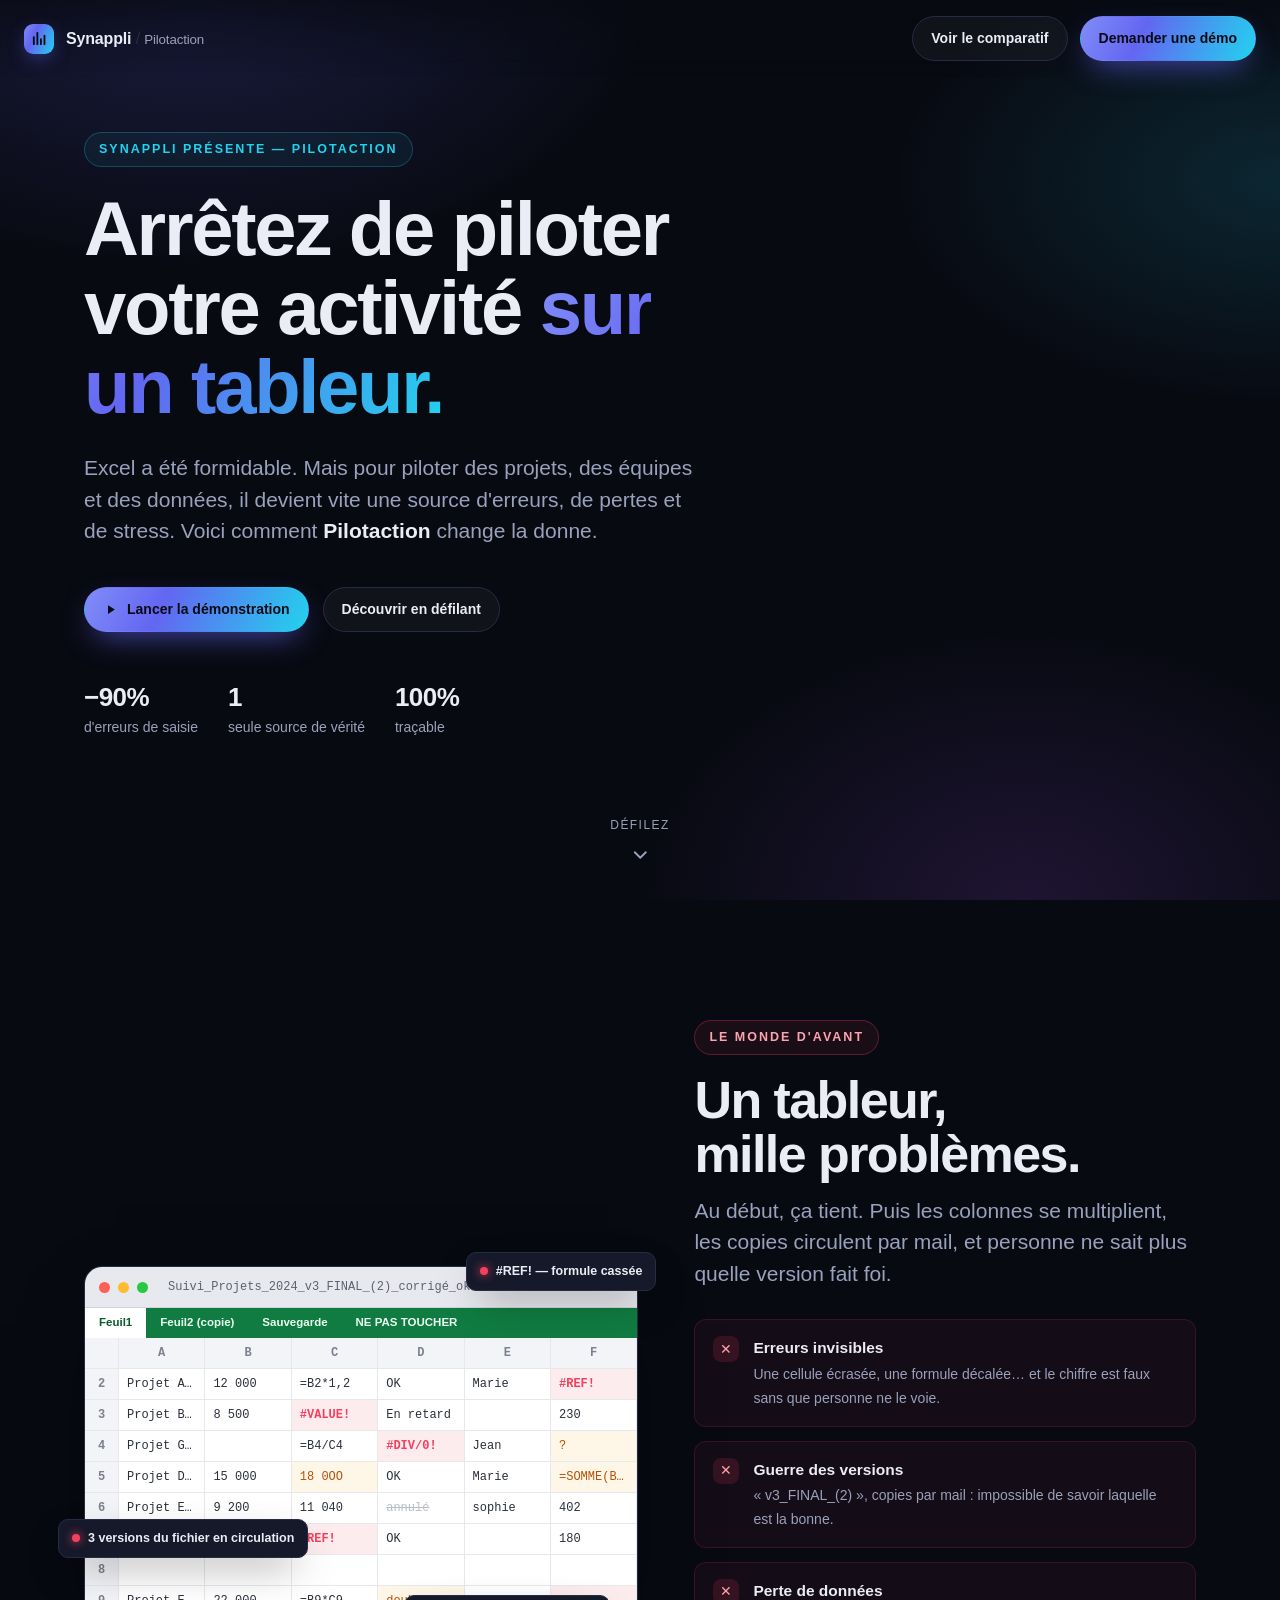
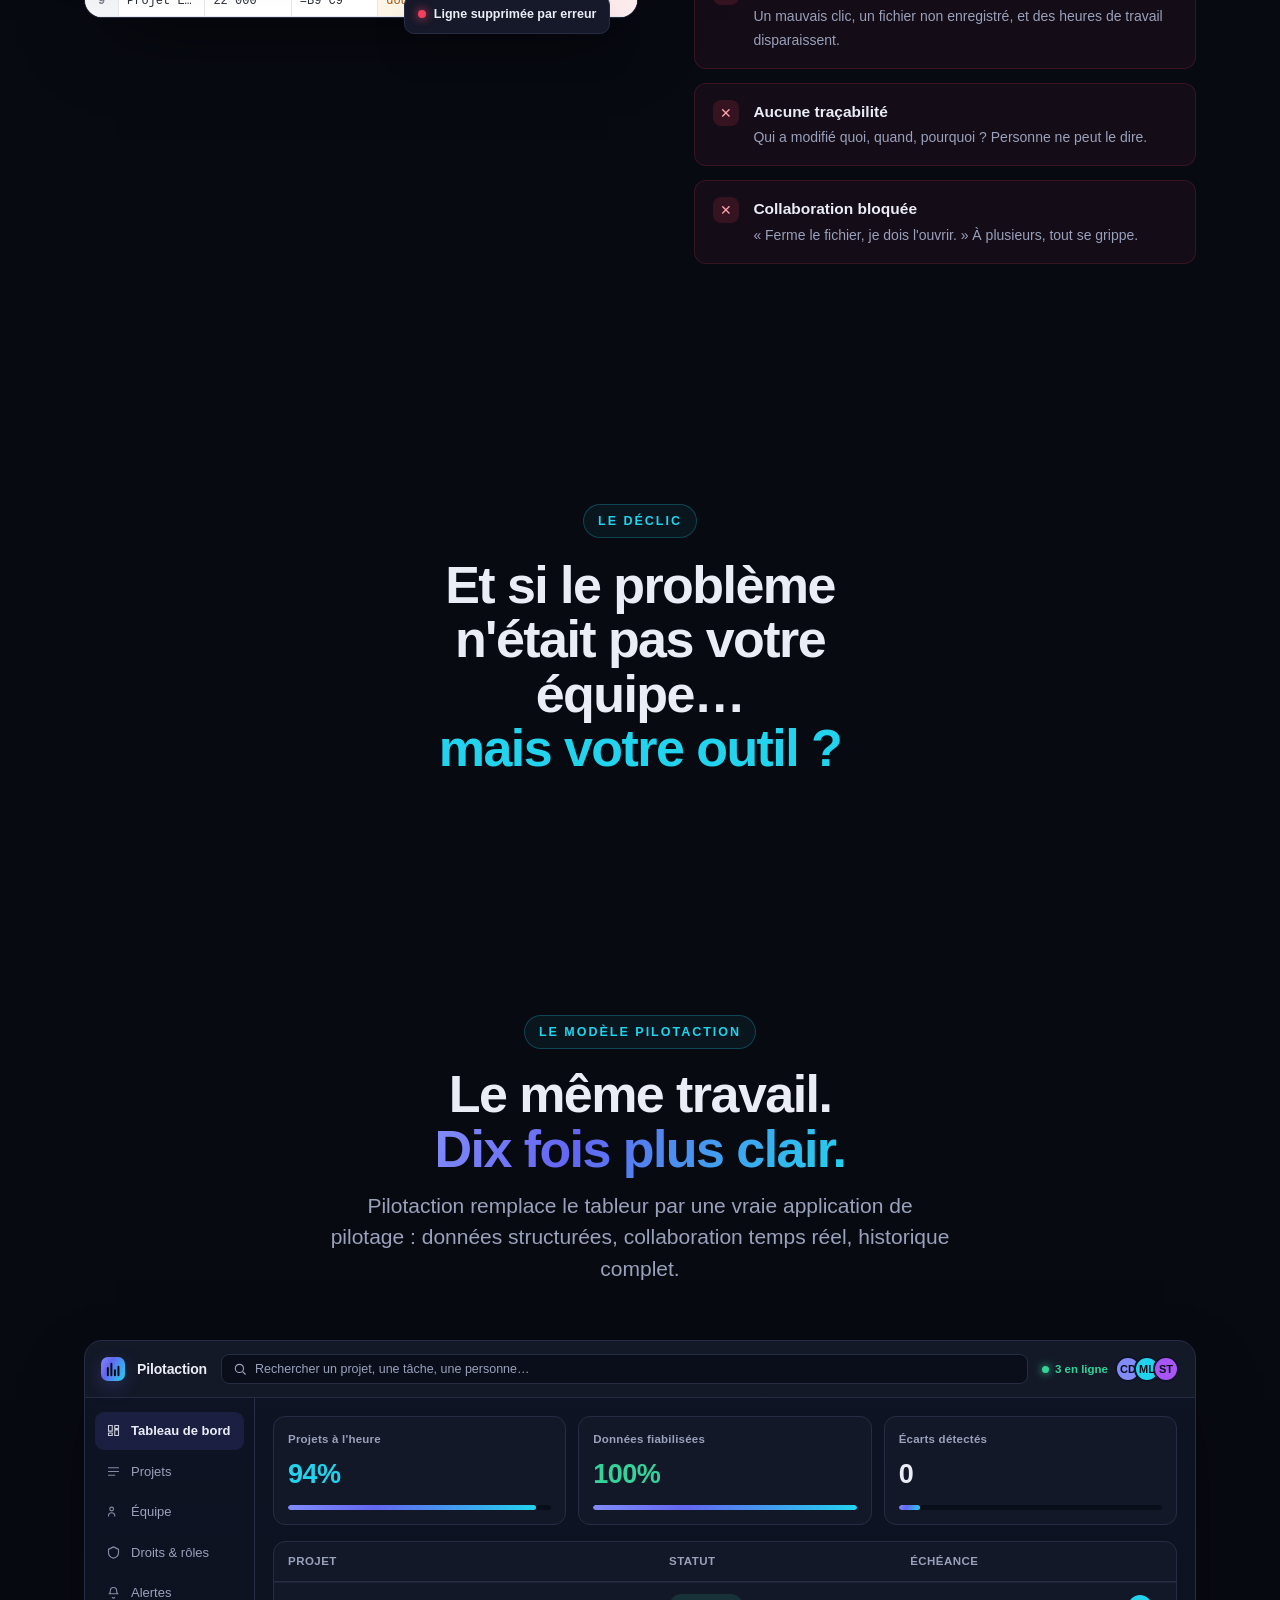
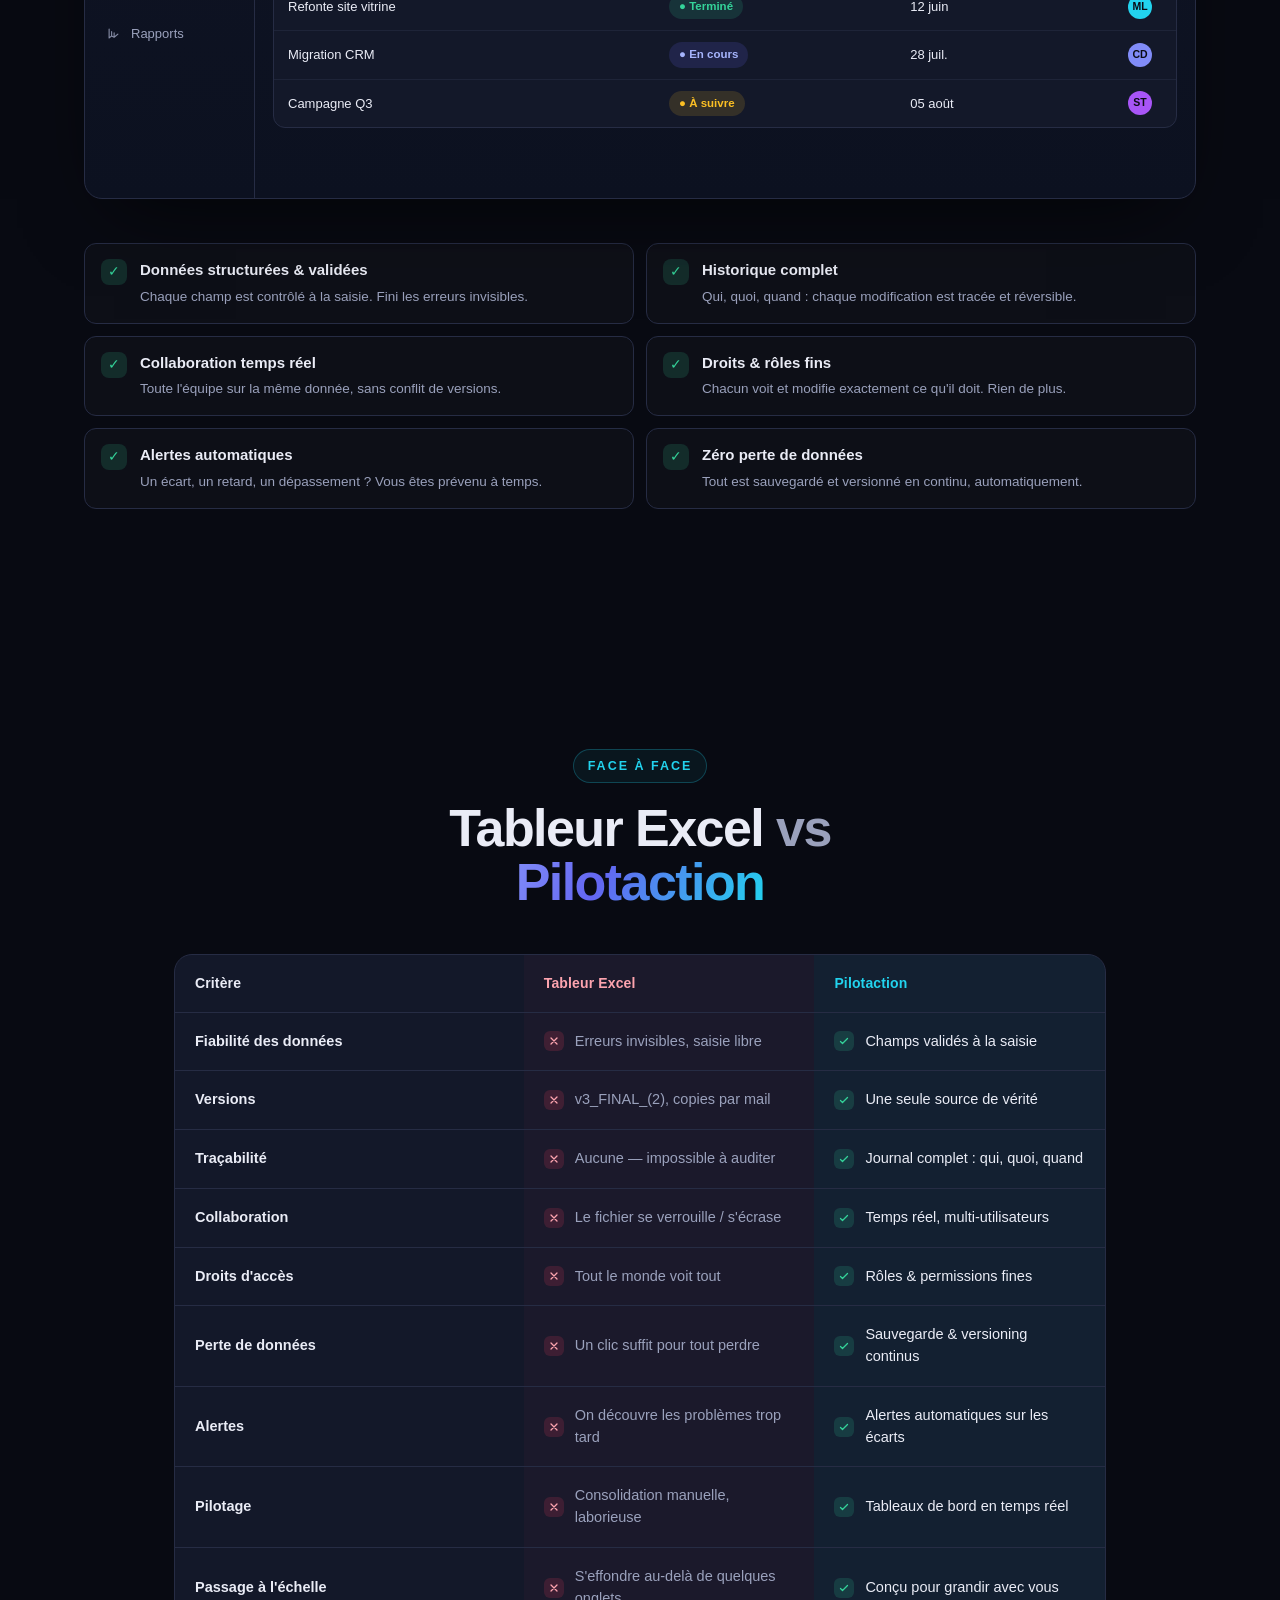
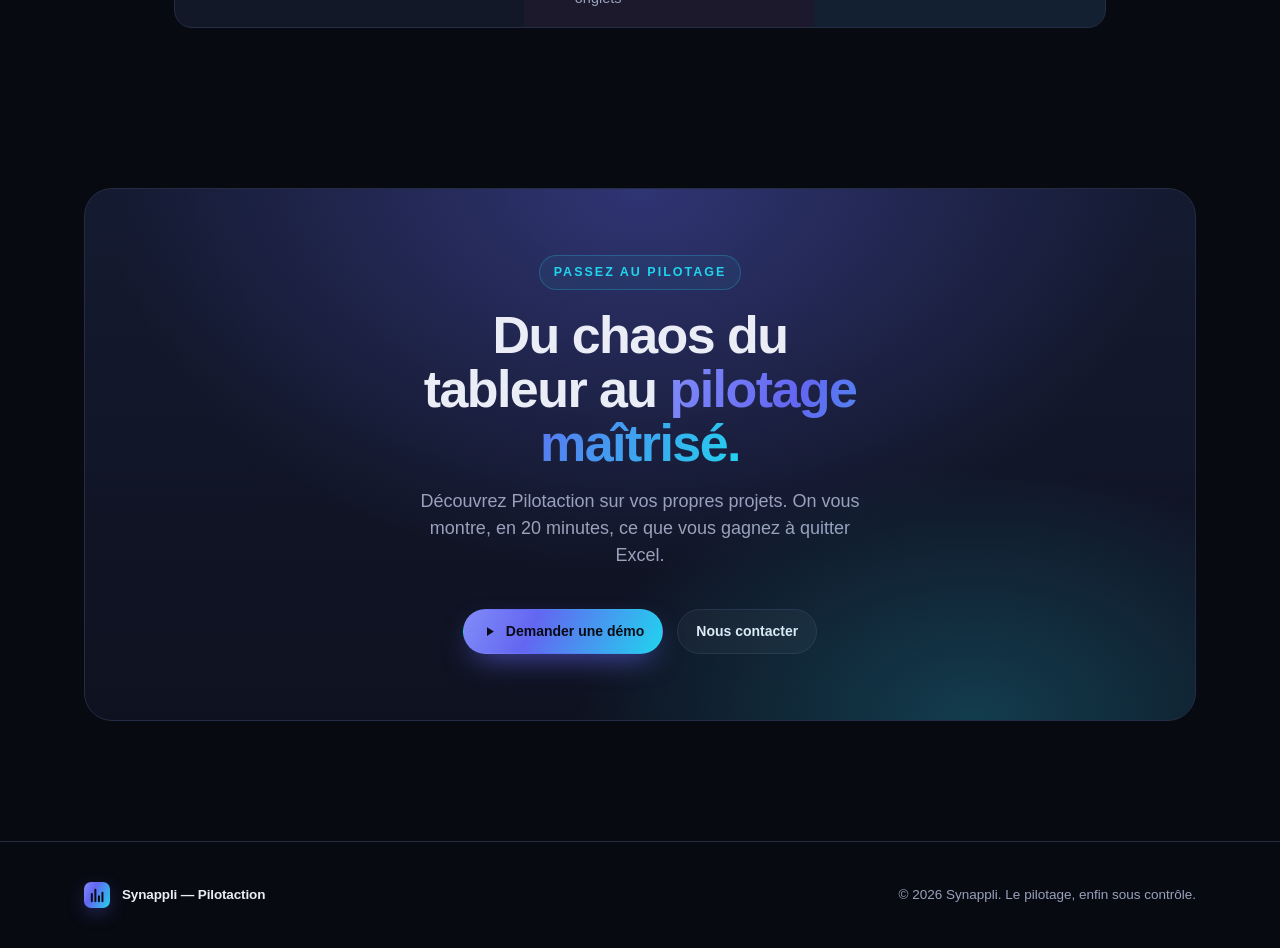
==== index.html @ b81b6438 "Ajout de la présentation animée Pilotaction vs Excel Page web autonome (index.html, sans dépendance " ====
<!DOCTYPE html>
<html lang="fr">
<head>
<meta charset="UTF-8" />
<meta name="viewport" content="width=device-width, initial-scale=1.0" />
<title>Pilotaction — Du chaos Excel au pilotage clair | Synappli</title>
<meta name="description" content="Découvrez comment Pilotaction transforme le chaos des tableurs Excel en un pilotage fiable, traçable et collaboratif. Une présentation Synappli." />
<style>
  /* =========================================================
     PILOTACTION × SYNAPPLI — Présentation animée
     Page autonome : aucune dépendance externe.
     ========================================================= */

  /* ---------- Design tokens ---------- */
  :root {
    --bg:        #080A12;
    --bg-2:      #0C0F1C;
    --surface:   #121624;
    --panel:     #131829;
    --panel-2:   #1A2036;
    --line:      #262C44;
    --text:      #EAECF6;
    --muted:     #9AA1BC;
    --faint:     #5A6180;

    --brand-1:   #6366F1;  /* indigo */
    --brand-2:   #22D3EE;  /* cyan   */
    --brand-3:   #A855F7;  /* violet */
    --brand-grad: linear-gradient(115deg, #818CF8 0%, #6366F1 35%, #22D3EE 100%);

    --ok:        #34D399;
    --warn:      #FBBF24;
    --bad:       #F43F5E;

    --excel:     #107C41;  /* Excel green */
    --excel-dk:  #0B5A2F;

    --radius:    18px;
    --radius-sm: 12px;
    --shadow:    0 30px 80px -30px rgba(0,0,0,.75);
    --maxw:      1160px;

    --ff: -apple-system, BlinkMacSystemFont, "Segoe UI", Roboto, "Helvetica Neue", Arial, "Noto Sans", sans-serif;
    --fmono: "SFMono-Regular", ui-monospace, Menlo, Consolas, "Liberation Mono", monospace;
  }

  * { box-sizing: border-box; margin: 0; padding: 0; }

  html { scroll-behavior: smooth; -webkit-text-size-adjust: 100%; }

  body {
    font-family: var(--ff);
    color: var(--text);
    background: var(--bg);
    line-height: 1.5;
    overflow-x: hidden;
    -webkit-font-smoothing: antialiased;
    text-rendering: optimizeLegibility;
  }

  /* Ambient gradient field */
  body::before {
    content: "";
    position: fixed;
    inset: 0;
    z-index: 0;
    background:
      radial-gradient(60% 50% at 15% 0%, rgba(99,102,241,.20), transparent 60%),
      radial-gradient(55% 45% at 100% 20%, rgba(34,211,238,.14), transparent 55%),
      radial-gradient(50% 50% at 80% 100%, rgba(168,85,247,.14), transparent 60%),
      var(--bg);
    pointer-events: none;
  }

  .wrap { position: relative; z-index: 1; }
  .container { width: 100%; max-width: var(--maxw); margin: 0 auto; padding: 0 24px; }

  a { color: inherit; text-decoration: none; }

  /* ---------- Scroll progress scrubber ---------- */
  .scrubber {
    position: fixed; top: 0; left: 0; height: 3px; width: 0%;
    background: var(--brand-grad);
    z-index: 100;
    box-shadow: 0 0 14px rgba(99,102,241,.7);
    transition: width .1s linear;
  }

  /* ---------- Top bar ---------- */
  .topbar {
    position: fixed; top: 0; left: 0; right: 0; z-index: 90;
    display: flex; align-items: center; justify-content: space-between;
    padding: 16px 24px;
    backdrop-filter: blur(10px);
    background: linear-gradient(to bottom, rgba(8,10,18,.72), rgba(8,10,18,0));
    transition: background .3s ease;
  }
  .brand { display: flex; align-items: center; gap: 12px; font-weight: 700; letter-spacing: -.01em; }
  .brand .logo {
    width: 30px; height: 30px; border-radius: 9px;
    background: var(--brand-grad);
    display: grid; place-items: center;
    box-shadow: 0 6px 20px -6px rgba(99,102,241,.8);
  }
  .brand .logo svg { width: 17px; height: 17px; display: block; }
  .brand small { color: var(--muted); font-weight: 500; }
  .brand .sep { color: var(--line); font-weight: 400; }
  .btn {
    display: inline-flex; align-items: center; gap: 9px;
    font: inherit; font-weight: 600; font-size: 14px;
    padding: 11px 18px; border-radius: 999px;
    border: 1px solid transparent; cursor: pointer;
    transition: transform .18s ease, box-shadow .25s ease, background .25s ease, border-color .25s;
    white-space: nowrap;
  }
  .btn-primary {
    background: var(--brand-grad); color: #0A0B14; font-weight: 700;
    box-shadow: 0 12px 30px -10px rgba(99,102,241,.75);
  }
  .btn-primary:hover { transform: translateY(-2px); box-shadow: 0 18px 40px -12px rgba(99,102,241,.9); }
  .btn-ghost { background: rgba(255,255,255,.04); color: var(--text); border-color: var(--line); }
  .btn-ghost:hover { background: rgba(255,255,255,.09); transform: translateY(-2px); }
  .btn svg { width: 15px; height: 15px; }

  /* ---------- Section scaffolding ---------- */
  section { position: relative; padding: 120px 0; }
  .kicker {
    display: inline-flex; align-items: center; gap: 9px;
    font-size: 12.5px; font-weight: 700; letter-spacing: .16em; text-transform: uppercase;
    color: var(--brand-2);
    padding: 7px 14px; border-radius: 999px;
    border: 1px solid rgba(34,211,238,.25);
    background: rgba(34,211,238,.06);
  }
  .kicker.rose { color: #FDA4AF; border-color: rgba(244,63,94,.3); background: rgba(244,63,94,.07); }
  h1, h2 { letter-spacing: -.03em; line-height: 1.04; font-weight: 800; }
  h1 { font-size: clamp(38px, 6.4vw, 76px); }
  h2 { font-size: clamp(30px, 4.6vw, 52px); }
  .lead { color: var(--muted); font-size: clamp(17px, 2vw, 21px); max-width: 620px; }
  .grad-text {
    background: var(--brand-grad);
    -webkit-background-clip: text; background-clip: text; color: transparent;
  }

  /* Reveal-on-scroll */
  .reveal { opacity: 0; transform: translateY(28px); transition: opacity .7s cubic-bezier(.2,.7,.2,1), transform .7s cubic-bezier(.2,.7,.2,1); }
  .reveal.in { opacity: 1; transform: none; }
  .reveal.d1 { transition-delay: .08s; }
  .reveal.d2 { transition-delay: .16s; }
  .reveal.d3 { transition-delay: .24s; }
  .reveal.d4 { transition-delay: .32s; }
  .reveal.d5 { transition-delay: .40s; }

  /* =========================================================
     HERO
     ========================================================= */
  .hero { min-height: 100vh; display: flex; align-items: center; padding-top: 90px; }
  .hero h1 { max-width: 14ch; }
  .hero .lead { margin-top: 26px; }
  .hero-actions { margin-top: 40px; display: flex; gap: 14px; flex-wrap: wrap; }
  .hero-meta { margin-top: 46px; display: flex; gap: 30px; flex-wrap: wrap; color: var(--muted); font-size: 14px; }
  .hero-meta b { color: var(--text); font-size: 26px; font-weight: 800; display: block; letter-spacing: -.02em; }
  .scroll-hint {
    position: absolute; bottom: 34px; left: 50%; transform: translateX(-50%);
    color: var(--muted); font-size: 12px; letter-spacing: .12em; text-transform: uppercase;
    display: flex; flex-direction: column; align-items: center; gap: 10px;
  }
  .scroll-hint .chev { width: 22px; height: 22px; animation: bob 1.8s ease-in-out infinite; }
  @keyframes bob { 0%,100%{ transform: translateY(0); opacity:.5 } 50%{ transform: translateY(7px); opacity:1 } }

  /* =========================================================
     EXCEL — "le monde d'avant"
     ========================================================= */
  .split { display: grid; grid-template-columns: 1.05fr .95fr; gap: 56px; align-items: center; }

  /* Fake spreadsheet window */
  .window {
    border-radius: var(--radius); overflow: hidden;
    box-shadow: var(--shadow);
    border: 1px solid var(--line);
    transform: perspective(1600px) rotateY(6deg) rotateX(2deg);
    transition: transform .8s cubic-bezier(.2,.7,.2,1);
  }
  .split.in .window { transform: perspective(1600px) rotateY(0) rotateX(0); }
  .win-bar {
    display: flex; align-items: center; gap: 8px;
    padding: 11px 14px; background: #E7E9EE; border-bottom: 1px solid #cfd3dc;
  }
  .dot { width: 11px; height: 11px; border-radius: 50%; }
  .dot.r{ background:#FF5F57 } .dot.y{ background:#FEBC2E } .dot.g{ background:#28C840 }
  .win-file {
    margin-left: 12px; font-size: 12px; color: #5c6270; font-family: var(--fmono);
    white-space: nowrap; overflow: hidden; text-overflow: ellipsis; max-width: 74%;
  }
  .xl { background: #fff; color: #1f2430; }
  .xl-ribbon { display: flex; align-items: center; gap: 0; background: var(--excel); height: 30px; }
  .xl-ribbon .tab { color: #eafff2; font-size: 11.5px; padding: 0 14px; height: 100%; display: flex; align-items: center; font-weight: 600; }
  .xl-ribbon .tab.active { background: #fff; color: var(--excel-dk); }
  .grid { display: grid; grid-template-columns: 34px repeat(6, 1fr); font-size: 12px; font-family: var(--fmono); }
  .grid .c {
    border-right: 1px solid #E6E8EC; border-bottom: 1px solid #E6E8EC;
    padding: 6px 8px; min-height: 28px; white-space: nowrap; overflow: hidden; text-overflow: ellipsis;
    background: #fff; color: #2a2f3a;
  }
  .grid .head { background: #F3F4F7; color: #7b818e; text-align: center; font-weight: 700; }
  .grid .rownum { background: #F3F4F7; color: #7b818e; text-align: center; font-weight: 700; }
  .grid .err { background: #FDECEE; color: var(--bad); font-weight: 700; }
  .grid .warn { background: #FEF6E7; color: #B45309; }
  .grid .strike { text-decoration: line-through; color: #b9bdc7; }
  .grid .flash { animation: cellflash 2.6s ease-in-out infinite; }
  @keyframes cellflash {
    0%, 55%, 100% { background: #fff; color: #2a2f3a; }
    62%, 92% { background: #FDECEE; color: var(--bad); }
  }
  .grid .ghostrow { animation: ghostdelete 4.5s ease-in-out infinite; }
  @keyframes ghostdelete {
    0%, 40% { opacity: 1; }
    55%, 75% { opacity: .12; transform: translateX(6px); }
    90%, 100% { opacity: 1; transform: none; }
  }

  /* pain points */
  .pains { display: flex; flex-direction: column; gap: 14px; }
  .pain {
    display: flex; gap: 14px; align-items: flex-start;
    padding: 16px 18px; border-radius: var(--radius-sm);
    background: rgba(244,63,94,.05); border: 1px solid rgba(244,63,94,.16);
  }
  .pain .x {
    flex: 0 0 auto; width: 26px; height: 26px; border-radius: 8px;
    display: grid; place-items: center; background: rgba(244,63,94,.15); color: #FDA4AF;
  }
  .pain .x svg { width: 15px; height: 15px; }
  .pain b { display: block; font-size: 15.5px; margin-bottom: 2px; }
  .pain span { color: var(--muted); font-size: 14px; }

  /* floating error toasts over the window */
  .win-shell { position: relative; }
  .toast {
    position: absolute; z-index: 5;
    background: #16192A; border: 1px solid var(--line);
    padding: 9px 13px; border-radius: 10px; font-size: 12.5px; font-weight: 600;
    box-shadow: 0 16px 40px -14px rgba(0,0,0,.7);
    display: flex; align-items: center; gap: 8px;
    opacity: 0; transform: translateY(8px) scale(.96);
  }
  .split.in .toast { animation: pop .6s forwards; }
  .split.in .toast.t1 { animation-delay: .7s; }
  .split.in .toast.t2 { animation-delay: 1.05s; }
  .split.in .toast.t3 { animation-delay: 1.4s; }
  @keyframes pop { to { opacity: 1; transform: none; } }
  .toast .pip { width: 8px; height: 8px; border-radius: 50%; background: var(--bad); box-shadow: 0 0 10px var(--bad); }
  .toast.t1 { top: -14px; right: -18px; }
  .toast.t2 { bottom: 60px; left: -26px; }
  .toast.t3 { bottom: -16px; right: 28px; }

  /* =========================================================
     TRANSITION band
     ========================================================= */
  .band { text-align: center; padding: 120px 0; }
  .band h2 { max-width: 18ch; margin: 0 auto; }
  .band .em { color: var(--brand-2); }

  /* =========================================================
     PILOTACTION app scene
     ========================================================= */
  .app {
    border-radius: var(--radius); overflow: hidden;
    border: 1px solid var(--line);
    background: linear-gradient(180deg, #0F1424, #0C1120);
    box-shadow: var(--shadow);
  }
  .app-top {
    display: flex; align-items: center; gap: 14px;
    padding: 13px 16px; border-bottom: 1px solid var(--line);
    background: rgba(255,255,255,.02);
  }
  .app-search {
    flex: 1; height: 30px; border-radius: 8px; background: #0A0E1A; border: 1px solid var(--line);
    display: flex; align-items: center; padding: 0 11px; color: var(--muted); font-size: 12.5px; gap: 8px;
  }
  .avatars { display: flex; }
  .avatars span {
    width: 26px; height: 26px; border-radius: 50%; margin-left: -7px;
    border: 2px solid #0F1424; display: grid; place-items: center; font-size: 11px; font-weight: 700; color: #0A0B14;
  }
  .live { display: inline-flex; align-items: center; gap: 6px; font-size: 11.5px; color: var(--ok); font-weight: 600; }
  .live .dot-live { width: 7px; height: 7px; border-radius: 50%; background: var(--ok); box-shadow: 0 0 8px var(--ok); animation: pulse 1.6s infinite; }
  @keyframes pulse { 0%,100%{ opacity:1 } 50%{ opacity:.35 } }

  .app-body { display: grid; grid-template-columns: 170px 1fr; min-height: 400px; }
  .app-side { border-right: 1px solid var(--line); padding: 14px 10px; display: flex; flex-direction: column; gap: 3px; }
  .nav-i { display: flex; align-items: center; gap: 10px; padding: 9px 11px; border-radius: 9px; font-size: 13px; color: var(--muted); font-weight: 500; }
  .nav-i.active { background: rgba(99,102,241,.14); color: var(--text); font-weight: 600; }
  .nav-i .ic { width: 15px; height: 15px; opacity: .85; }
  .app-main { padding: 18px; display: flex; flex-direction: column; gap: 16px; }

  .kpis { display: grid; grid-template-columns: repeat(3, 1fr); gap: 12px; }
  .kpi { background: var(--panel); border: 1px solid var(--line); border-radius: var(--radius-sm); padding: 14px; }
  .kpi .lab { font-size: 11.5px; color: var(--muted); font-weight: 600; letter-spacing: .02em; }
  .kpi .val { font-size: 27px; font-weight: 800; letter-spacing: -.02em; margin-top: 6px; }
  .kpi .val.up { color: var(--ok); } .kpi .val.br { color: var(--brand-2); }
  .kpi .bar { height: 5px; border-radius: 3px; background: #0A0E1A; margin-top: 10px; overflow: hidden; }
  .kpi .bar i { display: block; height: 100%; width: 0; border-radius: 3px; background: var(--brand-grad); transition: width 1.3s cubic-bezier(.2,.7,.2,1); }
  .app.in .kpi .bar i { width: var(--w, 70%); }

  .ptable { background: var(--panel); border: 1px solid var(--line); border-radius: var(--radius-sm); overflow: hidden; }
  .ptable .th, .ptable .tr { display: grid; grid-template-columns: 1.6fr 1fr .9fr 34px; gap: 8px; align-items: center; padding: 11px 14px; font-size: 13px; }
  .ptable .th { color: var(--muted); font-weight: 600; font-size: 11.5px; letter-spacing: .04em; text-transform: uppercase; border-bottom: 1px solid var(--line); }
  .ptable .tr { border-top: 1px solid rgba(38,44,68,.6); }
  .ptable .tr.fresh { animation: slidein .7s cubic-bezier(.2,.7,.2,1); }
  @keyframes slidein { from { opacity: 0; transform: translateY(-10px); background: rgba(99,102,241,.14); } to { opacity: 1; } }
  .pill { display: inline-flex; align-items: center; gap: 6px; font-size: 11.5px; font-weight: 600; padding: 4px 10px; border-radius: 999px; }
  .pill.ok { background: rgba(52,211,153,.14); color: var(--ok); }
  .pill.run { background: rgba(99,102,241,.16); color: #A5B4FC; }
  .pill.late { background: rgba(251,191,36,.14); color: var(--warn); }
  .who { width: 24px; height: 24px; border-radius: 50%; display: grid; place-items: center; font-size: 10.5px; font-weight: 700; color: #0A0B14; }

  .benefits { display: grid; grid-template-columns: 1fr 1fr; gap: 12px; }
  .ben { display: flex; gap: 13px; align-items: flex-start; padding: 15px 16px; border-radius: var(--radius-sm); background: rgba(255,255,255,.025); border: 1px solid var(--line); }
  .ben .v { flex: 0 0 auto; width: 26px; height: 26px; border-radius: 8px; display: grid; place-items: center; background: rgba(52,211,153,.15); color: var(--ok); }
  .ben .v svg { width: 15px; height: 15px; }
  .ben b { display: block; font-size: 15px; margin-bottom: 2px; }
  .ben span { color: var(--muted); font-size: 13.5px; }

  /* activity log (floating) */
  .log-toast {
    position: absolute; right: -18px; bottom: 44px; z-index: 6; width: 250px;
    background: #10162A; border: 1px solid var(--line); border-radius: 12px; padding: 12px 14px;
    box-shadow: 0 20px 50px -18px rgba(0,0,0,.8);
    opacity: 0; transform: translateX(20px);
  }
  .app.in .log-toast { animation: pop .6s .9s forwards; }
  .log-toast .lt-h { font-size: 11px; color: var(--muted); text-transform: uppercase; letter-spacing: .08em; font-weight: 700; margin-bottom: 9px; }
  .log-row { display: flex; gap: 9px; font-size: 12px; padding: 5px 0; color: var(--muted); }
  .log-row b { color: var(--text); font-weight: 600; }
  .log-row .tk { color: var(--brand-2); }

  /* =========================================================
     COMPARISON table
     ========================================================= */
  .compare { max-width: 980px; margin: 0 auto; }
  .ctable { margin-top: 44px; border: 1px solid var(--line); border-radius: var(--radius); overflow: hidden; background: var(--panel); }
  .crow { display: grid; grid-template-columns: 1.2fr 1fr 1fr; }
  .crow > div { padding: 18px 20px; border-bottom: 1px solid var(--line); display: flex; align-items: center; gap: 11px; font-size: 14.5px; }
  .crow.head > div { font-weight: 700; font-size: 14px; letter-spacing: .01em; }
  .crow.head .c-excel { color: #FDA4AF; }
  .crow.head .c-pa { color: var(--brand-2); }
  .crow:last-child > div { border-bottom: none; }
  .crit { color: var(--text); font-weight: 600; }
  .c-excel { background: rgba(244,63,94,.035); color: var(--muted); }
  .c-pa { background: rgba(34,211,238,.04); color: var(--text); }
  .mk { flex: 0 0 auto; width: 20px; height: 20px; border-radius: 6px; display: grid; place-items: center; }
  .mk.bad { background: rgba(244,63,94,.16); color: #FDA4AF; }
  .mk.ok  { background: rgba(52,211,153,.16); color: var(--ok); }
  .mk svg { width: 12px; height: 12px; }
  .crow .head-cell { justify-content: flex-start; }

  /* =========================================================
     CTA + footer
     ========================================================= */
  .cta-wrap { padding: 40px 0 120px; }
  .cta {
    position: relative; overflow: hidden;
    border-radius: 28px; padding: 66px 40px; text-align: center;
    background:
      radial-gradient(80% 120% at 50% 0%, rgba(99,102,241,.35), transparent 60%),
      linear-gradient(180deg, #141A30, #0E1220);
    background-color: #10152A;
    border: 1px solid var(--line);
  }
  .cta::after {
    content: ""; position: absolute; inset: 0;
    background: radial-gradient(60% 80% at 80% 100%, rgba(34,211,238,.22), transparent 60%);
    pointer-events: none;
  }
  .cta h2 { position: relative; max-width: 16ch; margin: 0 auto 18px; }
  .cta p { position: relative; color: var(--muted); max-width: 44ch; margin: 0 auto 34px; font-size: 18px; }
  .cta .hero-actions { position: relative; justify-content: center; }

  footer { border-top: 1px solid var(--line); padding: 40px 0; color: var(--muted); font-size: 13.5px; }
  .foot { display: flex; align-items: center; justify-content: space-between; flex-wrap: wrap; gap: 16px; }
  .foot .brand { color: var(--text); }

  /* Auto-demo indicator */
  .demo-flag {
    position: fixed; bottom: 22px; left: 50%; transform: translateX(-50%) translateY(20px);
    z-index: 95; background: #12172A; border: 1px solid var(--line);
    padding: 10px 18px; border-radius: 999px; font-size: 13px; font-weight: 600;
    box-shadow: var(--shadow); display: flex; align-items: center; gap: 12px;
    opacity: 0; pointer-events: none; transition: opacity .3s, transform .3s;
  }
  .demo-flag.show { opacity: 1; transform: translateX(-50%) translateY(0); pointer-events: auto; }
  .demo-flag .stop { color: var(--muted); cursor: pointer; border-left: 1px solid var(--line); padding-left: 12px; }
  .demo-flag .stop:hover { color: var(--text); }

  /* =========================================================
     Responsive
     ========================================================= */
  @media (max-width: 900px) {
    section { padding: 84px 0; }
    .split { grid-template-columns: 1fr; gap: 40px; }
    .window { transform: none !important; }
    .benefits { grid-template-columns: 1fr; }
    .app-body { grid-template-columns: 1fr; }
    .app-side { flex-direction: row; overflow-x: auto; border-right: none; border-bottom: 1px solid var(--line); }
    .nav-i span { display: none; }
    .log-toast { position: static; width: auto; margin-top: 6px; opacity: 1; transform: none; }
    .app.in .log-toast { animation: none; }
    .toast { position: static; display: inline-flex; margin: 6px 6px 0 0; opacity: 1; transform: none; animation: none !important; }
    .win-shell { display: flex; flex-direction: column; }
    .crow { grid-template-columns: 1fr; }
    .crow > div { border-bottom: 1px solid var(--line); }
    .crow.head { display: none; }
    .c-excel::before { content: "Excel — "; color: #FDA4AF; font-weight: 700; }
    .c-pa::before { content: "Pilotaction — "; color: var(--brand-2); font-weight: 700; }
    .topbar .btn-ghost { display: none; }
  }
  @media (max-width: 560px) {
    .container { padding: 0 18px; }
    .kpis { grid-template-columns: 1fr; }
    .hero-meta { gap: 22px; }
  }

  @media (prefers-reduced-motion: reduce) {
    * { animation: none !important; transition: none !important; scroll-behavior: auto !important; }
    .reveal { opacity: 1; transform: none; }
    .window { transform: none !important; }
    .toast, .log-toast { opacity: 1 !important; transform: none !important; }
  }
</style>
</head>
<body>

<div class="scrubber" id="scrubber"></div>

<!-- ===================== TOP BAR ===================== -->
<header class="topbar" id="topbar">
  <div class="brand">
    <span class="logo" aria-hidden="true">
      <svg viewBox="0 0 24 24" fill="none"><path d="M4 20V10M9 20V4M14 20v-7M19 20V8" stroke="#0A0B14" stroke-width="2.6" stroke-linecap="round"/></svg>
    </span>
    <span>Synappli <span class="sep">/</span> <small>Pilotaction</small></span>
  </div>
  <div style="display:flex; gap:12px; align-items:center;">
    <a class="btn btn-ghost" href="#demo">Voir le comparatif</a>
    <a class="btn btn-primary" href="#cta">Demander une démo</a>
  </div>
</header>

<div class="wrap">

  <!-- ===================== HERO ===================== -->
  <section class="hero" data-scene>
    <div class="container">
      <span class="kicker reveal">Synappli présente — Pilotaction</span>
      <h1 class="reveal d1" style="margin-top:22px;">
        Arrêtez de piloter votre activité <span class="grad-text">sur un tableur.</span>
      </h1>
      <p class="lead reveal d2">
        Excel a été formidable. Mais pour piloter des projets, des équipes et des données,
        il devient vite une source d'erreurs, de pertes et de stress. Voici comment
        <b style="color:var(--text)">Pilotaction</b> change la donne.
      </p>
      <div class="hero-actions reveal d3">
        <button class="btn btn-primary" id="playDemo">
          <svg viewBox="0 0 24 24" fill="currentColor"><path d="M8 5v14l11-7z"/></svg>
          Lancer la démonstration
        </button>
        <a class="btn btn-ghost" href="#excel">Découvrir en défilant</a>
      </div>
      <div class="hero-meta reveal d4">
        <div><b>−90%</b> d'erreurs de saisie</div>
        <div><b>1</b> seule source de vérité</div>
        <div><b>100%</b> traçable</div>
      </div>
    </div>
    <a class="scroll-hint" href="#excel" aria-label="Défiler">
      Défilez
      <svg class="chev" viewBox="0 0 24 24" fill="none"><path d="M6 9l6 6 6-6" stroke="currentColor" stroke-width="2" stroke-linecap="round" stroke-linejoin="round"/></svg>
    </a>
  </section>

  <!-- ===================== EXCEL — LE MONDE D'AVANT ===================== -->
  <section id="excel" data-scene>
    <div class="container">
      <div class="split" data-io>
        <!-- Fake Excel window -->
        <div class="win-shell">
          <div class="window">
            <div class="win-bar">
              <span class="dot r"></span><span class="dot y"></span><span class="dot g"></span>
              <span class="win-file">Suivi_Projets_2024_v3_FINAL_(2)_corrigé_ok.xlsx</span>
            </div>
            <div class="xl">
              <div class="xl-ribbon">
                <span class="tab active">Feuil1</span>
                <span class="tab">Feuil2 (copie)</span>
                <span class="tab">Sauvegarde</span>
                <span class="tab">NE PAS TOUCHER</span>
              </div>
              <div class="grid" id="xlGrid"><!-- filled by JS --></div>
            </div>
          </div>
          <div class="toast t1"><span class="pip"></span> #REF! — formule cassée</div>
          <div class="toast t2"><span class="pip"></span> 3 versions du fichier en circulation</div>
          <div class="toast t3"><span class="pip"></span> Ligne supprimée par erreur</div>
        </div>

        <!-- Pain points -->
        <div>
          <span class="kicker rose reveal">Le monde d'avant</span>
          <h2 class="reveal d1" style="margin:18px 0 14px;">Un tableur,<br>mille problèmes.</h2>
          <p class="lead reveal d2" style="margin-bottom:30px;">
            Au début, ça tient. Puis les colonnes se multiplient, les copies circulent par mail,
            et personne ne sait plus quelle version fait foi.
          </p>
          <div class="pains">
            <div class="pain reveal d1">
              <span class="x">✕</span>
              <div><b>Erreurs invisibles</b><span>Une cellule écrasée, une formule décalée… et le chiffre est faux sans que personne ne le voie.</span></div>
            </div>
            <div class="pain reveal d2">
              <span class="x">✕</span>
              <div><b>Guerre des versions</b><span>« v3_FINAL_(2) », copies par mail : impossible de savoir laquelle est la bonne.</span></div>
            </div>
            <div class="pain reveal d3">
              <span class="x">✕</span>
              <div><b>Perte de données</b><span>Un mauvais clic, un fichier non enregistré, et des heures de travail disparaissent.</span></div>
            </div>
            <div class="pain reveal d4">
              <span class="x">✕</span>
              <div><b>Aucune traçabilité</b><span>Qui a modifié quoi, quand, pourquoi ? Personne ne peut le dire.</span></div>
            </div>
            <div class="pain reveal d5">
              <span class="x">✕</span>
              <div><b>Collaboration bloquée</b><span>« Ferme le fichier, je dois l'ouvrir. » À plusieurs, tout se grippe.</span></div>
            </div>
          </div>
        </div>
      </div>
    </div>
  </section>

  <!-- ===================== TRANSITION ===================== -->
  <section class="band" data-scene>
    <div class="container">
      <span class="kicker reveal">Le déclic</span>
      <h2 class="reveal d1" style="margin-top:20px;">
        Et si le problème n'était pas votre équipe…<br><span class="em">mais votre outil ?</span>
      </h2>
    </div>
  </section>

  <!-- ===================== PILOTACTION ===================== -->
  <section id="pilotaction" data-scene>
    <div class="container">
      <div style="text-align:center; margin-bottom:56px;">
        <span class="kicker reveal">Le modèle Pilotaction</span>
        <h2 class="reveal d1" style="margin:18px auto 14px; max-width:16ch;">
          Le même travail. <span class="grad-text">Dix fois plus clair.</span>
        </h2>
        <p class="lead reveal d2" style="margin:0 auto;">
          Pilotaction remplace le tableur par une vraie application de pilotage :
          données structurées, collaboration temps réel, historique complet.
        </p>
      </div>

      <!-- Fake Pilotaction app -->
      <div class="win-shell" data-io>
        <div class="app">
          <div class="app-top">
            <div class="brand" style="font-size:14px;">
              <span class="logo" style="width:24px;height:24px;border-radius:7px;" aria-hidden="true">
                <svg viewBox="0 0 24 24" fill="none"><path d="M4 20V10M9 20V4M14 20v-7M19 20V8" stroke="#0A0B14" stroke-width="2.8" stroke-linecap="round"/></svg>
              </span>
              Pilotaction
            </div>
            <div class="app-search">
              <svg width="14" height="14" viewBox="0 0 24 24" fill="none"><circle cx="11" cy="11" r="7" stroke="currentColor" stroke-width="2"/><path d="M21 21l-4-4" stroke="currentColor" stroke-width="2" stroke-linecap="round"/></svg>
              Rechercher un projet, une tâche, une personne…
            </div>
            <span class="live"><span class="dot-live"></span> 3 en ligne</span>
            <div class="avatars">
              <span style="background:#818CF8">CD</span>
              <span style="background:#22D3EE">ML</span>
              <span style="background:#A855F7">ST</span>
            </div>
          </div>
          <div class="app-body">
            <aside class="app-side">
              <div class="nav-i active"><svg class="ic" viewBox="0 0 24 24" fill="none"><path d="M4 13h6V4H4v9zm10 7h6v-9h-6v9zM4 20h6v-4H4v4zM14 4v5h6V4h-6z" stroke="currentColor" stroke-width="1.8" stroke-linejoin="round"/></svg><span>Tableau de bord</span></div>
              <div class="nav-i"><svg class="ic" viewBox="0 0 24 24" fill="none"><path d="M4 6h16M4 12h16M4 18h10" stroke="currentColor" stroke-width="1.8" stroke-linecap="round"/></svg><span>Projets</span></div>
              <div class="nav-i"><svg class="ic" viewBox="0 0 24 24" fill="none"><circle cx="9" cy="8" r="3" stroke="currentColor" stroke-width="1.8"/><path d="M4 19c0-3 2-5 5-5s5 2 5 5" stroke="currentColor" stroke-width="1.8" stroke-linecap="round"/></svg><span>Équipe</span></div>
              <div class="nav-i"><svg class="ic" viewBox="0 0 24 24" fill="none"><path d="M12 3l8 4v5c0 5-3.5 8-8 9-4.5-1-8-4-8-9V7l8-4z" stroke="currentColor" stroke-width="1.8" stroke-linejoin="round"/></svg><span>Droits & rôles</span></div>
              <div class="nav-i"><svg class="ic" viewBox="0 0 24 24" fill="none"><path d="M12 4a5 5 0 00-5 5c0 4-2 5-2 5h14s-2-1-2-5a5 5 0 00-5-5zM10 19a2 2 0 004 0" stroke="currentColor" stroke-width="1.8" stroke-linejoin="round"/></svg><span>Alertes</span></div>
              <div class="nav-i"><svg class="ic" viewBox="0 0 24 24" fill="none"><path d="M5 19V5m0 14l4-3 4 2 6-5M9 16V9m4 9V11" stroke="currentColor" stroke-width="1.8" stroke-linecap="round" stroke-linejoin="round"/></svg><span>Rapports</span></div>
            </aside>
            <main class="app-main">
              <div class="kpis">
                <div class="kpi">
                  <div class="lab">Projets à l'heure</div>
                  <div class="val br" data-count="94" data-suffix="%">0%</div>
                  <div class="bar" style="--w:94%"><i></i></div>
                </div>
                <div class="kpi">
                  <div class="lab">Données fiabilisées</div>
                  <div class="val up" data-count="100" data-suffix="%">0%</div>
                  <div class="bar" style="--w:100%"><i></i></div>
                </div>
                <div class="kpi">
                  <div class="lab">Écarts détectés</div>
                  <div class="val" data-count="0" data-suffix="">0</div>
                  <div class="bar" style="--w:8%"><i></i></div>
                </div>
              </div>

              <div class="ptable" id="pTable">
                <div class="th"><div>Projet</div><div>Statut</div><div>Échéance</div><div></div></div>
                <div class="tr"><div>Refonte site vitrine</div><div><span class="pill ok">● Terminé</span></div><div>12 juin</div><div class="who" style="background:#22D3EE">ML</div></div>
                <div class="tr"><div>Migration CRM</div><div><span class="pill run">● En cours</span></div><div>28 juil.</div><div class="who" style="background:#818CF8">CD</div></div>
                <div class="tr"><div>Campagne Q3</div><div><span class="pill late">● À suivre</span></div><div>05 août</div><div class="who" style="background:#A855F7">ST</div></div>
                <!-- fresh row injected by JS -->
              </div>
            </main>
          </div>
        </div>

        <!-- live activity log -->
        <div class="log-toast">
          <div class="lt-h">Journal d'activité — temps réel</div>
          <div id="logRows"></div>
        </div>
      </div>

      <!-- Benefits -->
      <div class="benefits" style="margin-top:44px;" data-io>
        <div class="ben reveal d1"><span class="v">✓</span><div><b>Données structurées & validées</b><span>Chaque champ est contrôlé à la saisie. Fini les erreurs invisibles.</span></div></div>
        <div class="ben reveal d1"><span class="v">✓</span><div><b>Historique complet</b><span>Qui, quoi, quand : chaque modification est tracée et réversible.</span></div></div>
        <div class="ben reveal d2"><span class="v">✓</span><div><b>Collaboration temps réel</b><span>Toute l'équipe sur la même donnée, sans conflit de versions.</span></div></div>
        <div class="ben reveal d2"><span class="v">✓</span><div><b>Droits & rôles fins</b><span>Chacun voit et modifie exactement ce qu'il doit. Rien de plus.</span></div></div>
        <div class="ben reveal d3"><span class="v">✓</span><div><b>Alertes automatiques</b><span>Un écart, un retard, un dépassement ? Vous êtes prévenu à temps.</span></div></div>
        <div class="ben reveal d3"><span class="v">✓</span><div><b>Zéro perte de données</b><span>Tout est sauvegardé et versionné en continu, automatiquement.</span></div></div>
      </div>
    </div>
  </section>

  <!-- ===================== COMPARATIF ===================== -->
  <section id="demo" data-scene>
    <div class="container compare">
      <div style="text-align:center;">
        <span class="kicker reveal">Face à face</span>
        <h2 class="reveal d1" style="margin:18px auto 0; max-width:18ch;">Tableur Excel <span style="color:var(--muted)">vs</span> <span class="grad-text">Pilotaction</span></h2>
      </div>
      <div class="ctable reveal d2" data-io>
        <div class="crow head">
          <div class="head-cell">Critère</div>
          <div class="c-excel head-cell">Tableur Excel</div>
          <div class="c-pa head-cell">Pilotaction</div>
        </div>
        <!-- rows injected by JS for staggered reveal -->
        <div id="cRows"></div>
      </div>
    </div>
  </section>

  <!-- ===================== CTA ===================== -->
  <section class="cta-wrap" id="cta">
    <div class="container">
      <div class="cta" data-io>
        <span class="kicker reveal" style="position:relative;">Passez au pilotage</span>
        <h2 class="reveal d1" style="margin-top:18px;">Du chaos du tableur au <span class="grad-text">pilotage maîtrisé.</span></h2>
        <p class="reveal d2">Découvrez Pilotaction sur vos propres projets. On vous montre, en 20 minutes, ce que vous gagnez à quitter Excel.</p>
        <div class="hero-actions reveal d3">
          <a class="btn btn-primary" href="mailto:contact@synappli.com?subject=Démo%20Pilotaction">
            <svg viewBox="0 0 24 24" fill="currentColor"><path d="M8 5v14l11-7z"/></svg>
            Demander une démo
          </a>
          <a class="btn btn-ghost" href="mailto:contact@synappli.com?subject=Pilotaction%20-%20En%20savoir%20plus">Nous contacter</a>
        </div>
      </div>
    </div>
  </section>

  <!-- ===================== FOOTER ===================== -->
  <footer>
    <div class="container foot">
      <div class="brand">
        <span class="logo" style="width:26px;height:26px;border-radius:7px;" aria-hidden="true">
          <svg viewBox="0 0 24 24" fill="none"><path d="M4 20V10M9 20V4M14 20v-7M19 20V8" stroke="#0A0B14" stroke-width="2.8" stroke-linecap="round"/></svg>
        </span>
        Synappli — Pilotaction
      </div>
      <div>© 2026 Synappli. Le pilotage, enfin sous contrôle.</div>
    </div>
  </footer>

</div>

<!-- auto-demo indicator -->
<div class="demo-flag" id="demoFlag">
  <span>▶ Démonstration en cours…</span>
  <span class="stop" id="demoStop">Arrêter</span>
</div>

<script>
(function () {
  "use strict";
  var reduced = window.matchMedia && window.matchMedia("(prefers-reduced-motion: reduce)").matches;

  /* ---------- Scroll scrubber + topbar ---------- */
  var scrubber = document.getElementById("scrubber");
  var topbar = document.getElementById("topbar");
  function onScroll() {
    var h = document.documentElement;
    var max = h.scrollHeight - h.clientHeight;
    var p = max > 0 ? (h.scrollTop || document.body.scrollTop) / max : 0;
    scrubber.style.width = (p * 100).toFixed(2) + "%";
    topbar.style.background = (window.scrollY > 40)
      ? "linear-gradient(to bottom, rgba(8,10,18,.9), rgba(8,10,18,.55))"
      : "linear-gradient(to bottom, rgba(8,10,18,.72), rgba(8,10,18,0))";
  }
  window.addEventListener("scroll", onScroll, { passive: true });
  onScroll();

  /* ---------- Build the fake Excel grid ---------- */
  var xlGrid = document.getElementById("xlGrid");
  if (xlGrid) {
    var cols = ["", "A", "B", "C", "D", "E", "F"];
    // header row
    cols.forEach(function (c) {
      var d = document.createElement("div");
      d.className = "c head";
      d.textContent = c;
      xlGrid.appendChild(d);
    });
    // data — deliberately messy
    var rows = [
      ["Projet Alpha", "12 000", "=B2*1,2", "OK", "Marie", "#REF!"],
      ["Projet Beta", "8 500", "#VALUE!", "En retard", "", "230"],
      ["Projet Gamma", "", "=B4/C4", "#DIV/0!", "Jean", "?"],
      ["Projet Delta", "15 000", "18 0OO", "OK", "Marie", "=SOMME(B:B"],
      ["Projet Epsilon", "9 200", "11 040", "annulé", "sophie", "402"],
      ["Projet Zeta", "6 000", "#REF!", "OK", "", "180"],
      ["", "", "", "", "", ""],
      ["Projet Eta", "22 000", "=B9*C9", "doublon?", "Marie", "#NAME?"]
    ];
    var errFlags = { "#REF!": 1, "#VALUE!": 1, "#DIV/0!": 1, "#NAME?": 1 };
    rows.forEach(function (r, ri) {
      var rn = document.createElement("div");
      rn.className = "c rownum";
      rn.textContent = ri + 2;
      xlGrid.appendChild(rn);
      var ghost = (ri === 6); // the empty "deleted" row
      r.forEach(function (val, ci) {
        var d = document.createElement("div");
        d.className = "c";
        if (errFlags[val]) d.className += " err";
        if (val === "18 0OO" || val === "=SOMME(B:B" || val === "?" || val === "doublon?") d.className += " warn";
        if (val === "annulé") d.className += " strike";
        if (ci === 2 && ri === 0) d.className += " flash"; // a value that flickers to error
        if (ghost) d.className += " ghostrow";
        d.textContent = val;
        xlGrid.appendChild(d);
      });
    });
  }

  /* ---------- Comparison rows ---------- */
  var cData = [
    ["Fiabilité des données", "Erreurs invisibles, saisie libre", "Champs validés à la saisie"],
    ["Versions", "v3_FINAL_(2), copies par mail", "Une seule source de vérité"],
    ["Traçabilité", "Aucune — impossible à auditer", "Journal complet : qui, quoi, quand"],
    ["Collaboration", "Le fichier se verrouille / s'écrase", "Temps réel, multi-utilisateurs"],
    ["Droits d'accès", "Tout le monde voit tout", "Rôles & permissions fines"],
    ["Perte de données", "Un clic suffit pour tout perdre", "Sauvegarde & versioning continus"],
    ["Alertes", "On découvre les problèmes trop tard", "Alertes automatiques sur les écarts"],
    ["Pilotage", "Consolidation manuelle, laborieuse", "Tableaux de bord en temps réel"],
    ["Passage à l'échelle", "S'effondre au-delà de quelques onglets", "Conçu pour grandir avec vous"]
  ];
  var cRows = document.getElementById("cRows");
  if (cRows) {
    var xIco = '<span class="mk bad"><svg viewBox="0 0 24 24" fill="none"><path d="M6 6l12 12M18 6L6 18" stroke="currentColor" stroke-width="2.6" stroke-linecap="round"/></svg></span>';
    var okIco = '<span class="mk ok"><svg viewBox="0 0 24 24" fill="none"><path d="M5 13l4 4L19 7" stroke="currentColor" stroke-width="2.6" stroke-linecap="round" stroke-linejoin="round"/></svg></span>';
    cData.forEach(function (row) {
      var el = document.createElement("div");
      el.className = "crow";
      el.innerHTML =
        '<div class="crit">' + row[0] + '</div>' +
        '<div class="c-excel">' + xIco + '<span>' + row[1] + '</span></div>' +
        '<div class="c-pa">' + okIco + '<span>' + row[2] + '</span></div>';
      cRows.appendChild(el);
    });
  }

  /* ---------- Activity log ticker ---------- */
  var logEntries = [
    ['<b>Marie</b> a validé <span class="tk">Refonte site</span>', "il y a 2 min"],
    ['<b>CD</b> a mis à jour <span class="tk">Migration CRM</span>', "il y a 5 min"],
    ['<b>Système</b> a sauvegardé la version <span class="tk">#1284</span>', "il y a 6 min"],
    ['<b>Sophie</b> a créé <span class="tk">Campagne Q3</span>', "il y a 9 min"]
  ];
  var logRows = document.getElementById("logRows");
  if (logRows) {
    logEntries.forEach(function (e) {
      var d = document.createElement("div");
      d.className = "log-row";
      d.innerHTML = '<span>' + e[0] + '</span>';
      logRows.appendChild(d);
    });
  }

  /* ---------- IntersectionObserver: reveals + scene triggers ---------- */
  var io = new IntersectionObserver(function (entries) {
    entries.forEach(function (en) {
      if (en.isIntersecting) {
        en.target.classList.add("in");
        // stagger reveal children
        var reveals = en.target.querySelectorAll(".reveal");
        reveals.forEach(function (r) { r.classList.add("in"); });
        io.unobserve(en.target);
      }
    });
  }, { threshold: 0.25 });
  document.querySelectorAll("[data-io]").forEach(function (el) { io.observe(el); });

  // reveal for standalone .reveal blocks (hero, headings not inside data-io)
  var io2 = new IntersectionObserver(function (entries) {
    entries.forEach(function (en) {
      if (en.isIntersecting) { en.target.classList.add("in"); io2.unobserve(en.target); }
    });
  }, { threshold: 0.2 });
  document.querySelectorAll(".reveal").forEach(function (el) {
    if (!el.closest("[data-io]")) io2.observe(el);
  });

  /* ---------- KPI count-up + fresh row when app in view ---------- */
  var appEl = document.querySelector(".app");
  var counted = false;
  if (appEl) {
    var appIo = new IntersectionObserver(function (entries) {
      entries.forEach(function (en) {
        if (en.isIntersecting && !counted) {
          counted = true;
          en.target.classList.add("in");
          // count up
          en.target.querySelectorAll("[data-count]").forEach(function (node) {
            var target = parseInt(node.getAttribute("data-count"), 10);
            var suffix = node.getAttribute("data-suffix") || "";
            if (reduced) { node.textContent = target + suffix; return; }
            var start = null, dur = 1200;
            function step(ts) {
              if (!start) start = ts;
              var prog = Math.min((ts - start) / dur, 1);
              var eased = 1 - Math.pow(1 - prog, 3);
              node.textContent = Math.round(target * eased) + suffix;
              if (prog < 1) requestAnimationFrame(step);
            }
            requestAnimationFrame(step);
          });
          // inject a fresh collaborative row after a beat
          if (!reduced) {
            setTimeout(function () {
              var t = document.getElementById("pTable");
              if (!t) return;
              var row = document.createElement("div");
              row.className = "tr fresh";
              row.innerHTML = '<div>Onboarding client</div><div><span class="pill run">● En cours</span></div><div>19 août</div><div class="who" style="background:#34D399">ML</div>';
              t.appendChild(row);
            }, 1400);
          }
          appIo.unobserve(en.target);
        }
      });
    }, { threshold: 0.35 });
    appIo.observe(appEl);
  }

  /* ---------- "Lancer la démonstration" — auto-scroll timeline ---------- */
  var scenes = Array.prototype.slice.call(document.querySelectorAll("[data-scene]"));
  var playBtn = document.getElementById("playDemo");
  var demoFlag = document.getElementById("demoFlag");
  var demoStop = document.getElementById("demoStop");
  var demoTimers = [];
  var demoRunning = false;

  function clearDemo() {
    demoTimers.forEach(clearTimeout);
    demoTimers = [];
    demoRunning = false;
    demoFlag.classList.remove("show");
  }
  function stopOnUserScroll() {
    if (demoRunning) clearDemo();
  }
  function runDemo() {
    if (demoRunning) return;
    demoRunning = true;
    demoFlag.classList.add("show");
    var delay = 0;
    var perScene = 3400;
    scenes.forEach(function (sc, i) {
      var t = setTimeout(function () {
        sc.scrollIntoView({ behavior: reduced ? "auto" : "smooth", block: "start" });
        if (i === scenes.length - 1) {
          var end = setTimeout(clearDemo, 2600);
          demoTimers.push(end);
        }
      }, delay);
      demoTimers.push(t);
      delay += perScene;
    });
    // let the auto-scroll begin without immediately self-cancelling
    setTimeout(function () {
      window.addEventListener("wheel", stopOnUserScroll, { passive: true, once: true });
      window.addEventListener("touchmove", stopOnUserScroll, { passive: true, once: true });
    }, 600);
  }
  if (playBtn) playBtn.addEventListener("click", runDemo);
  if (demoStop) demoStop.addEventListener("click", clearDemo);

})();
</script>
</body>
</html>
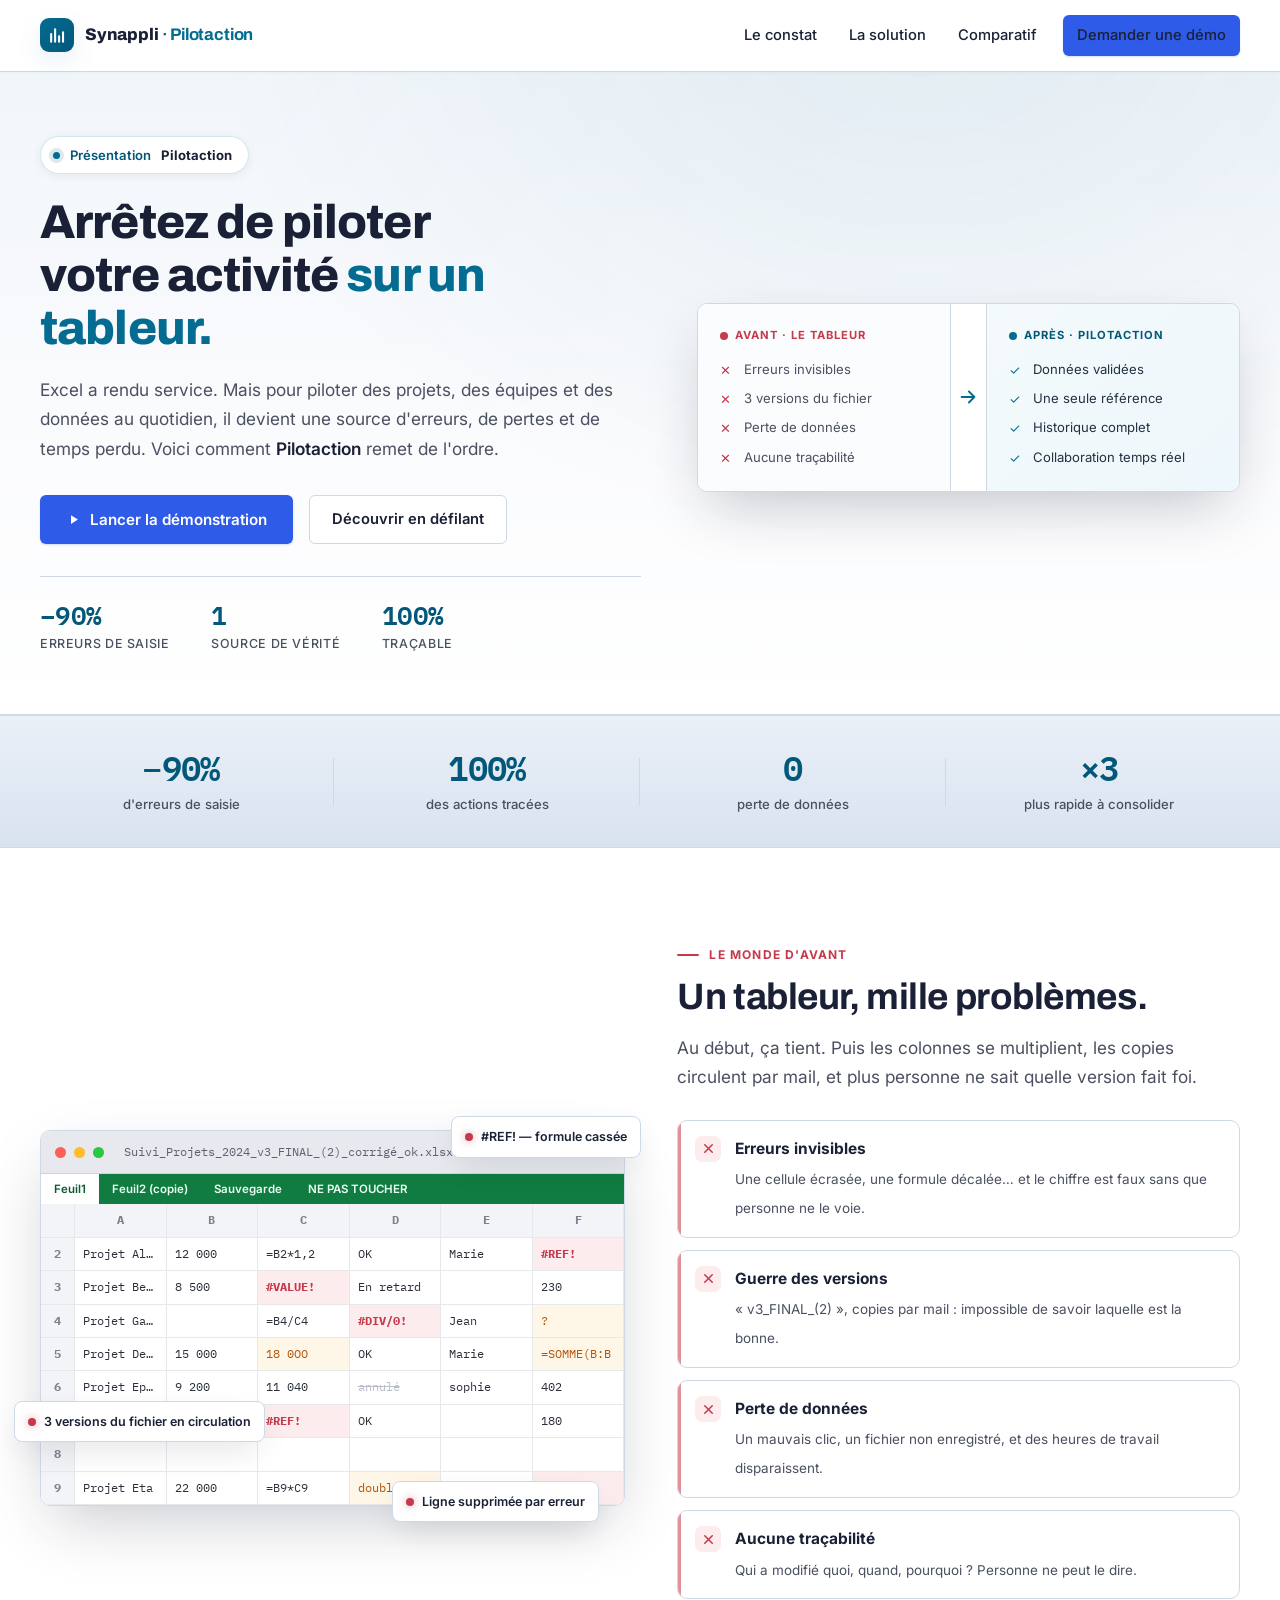
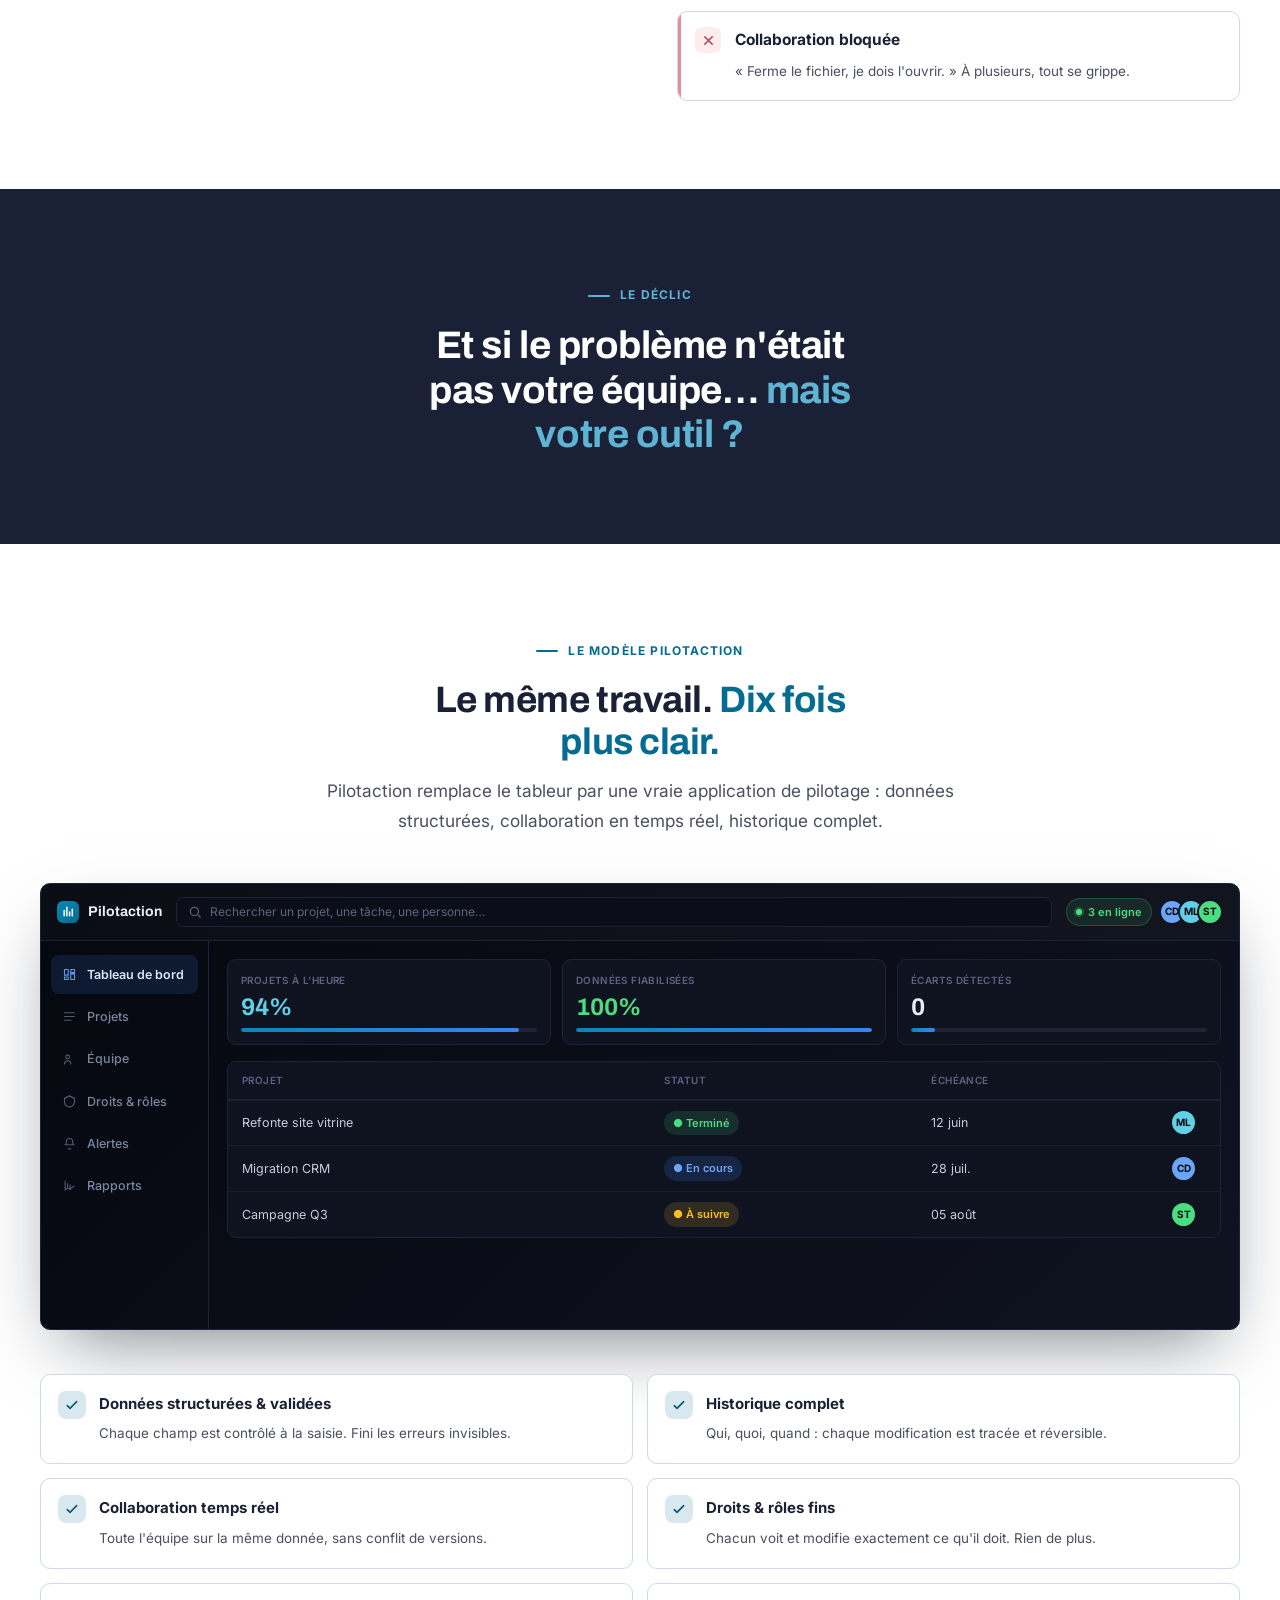
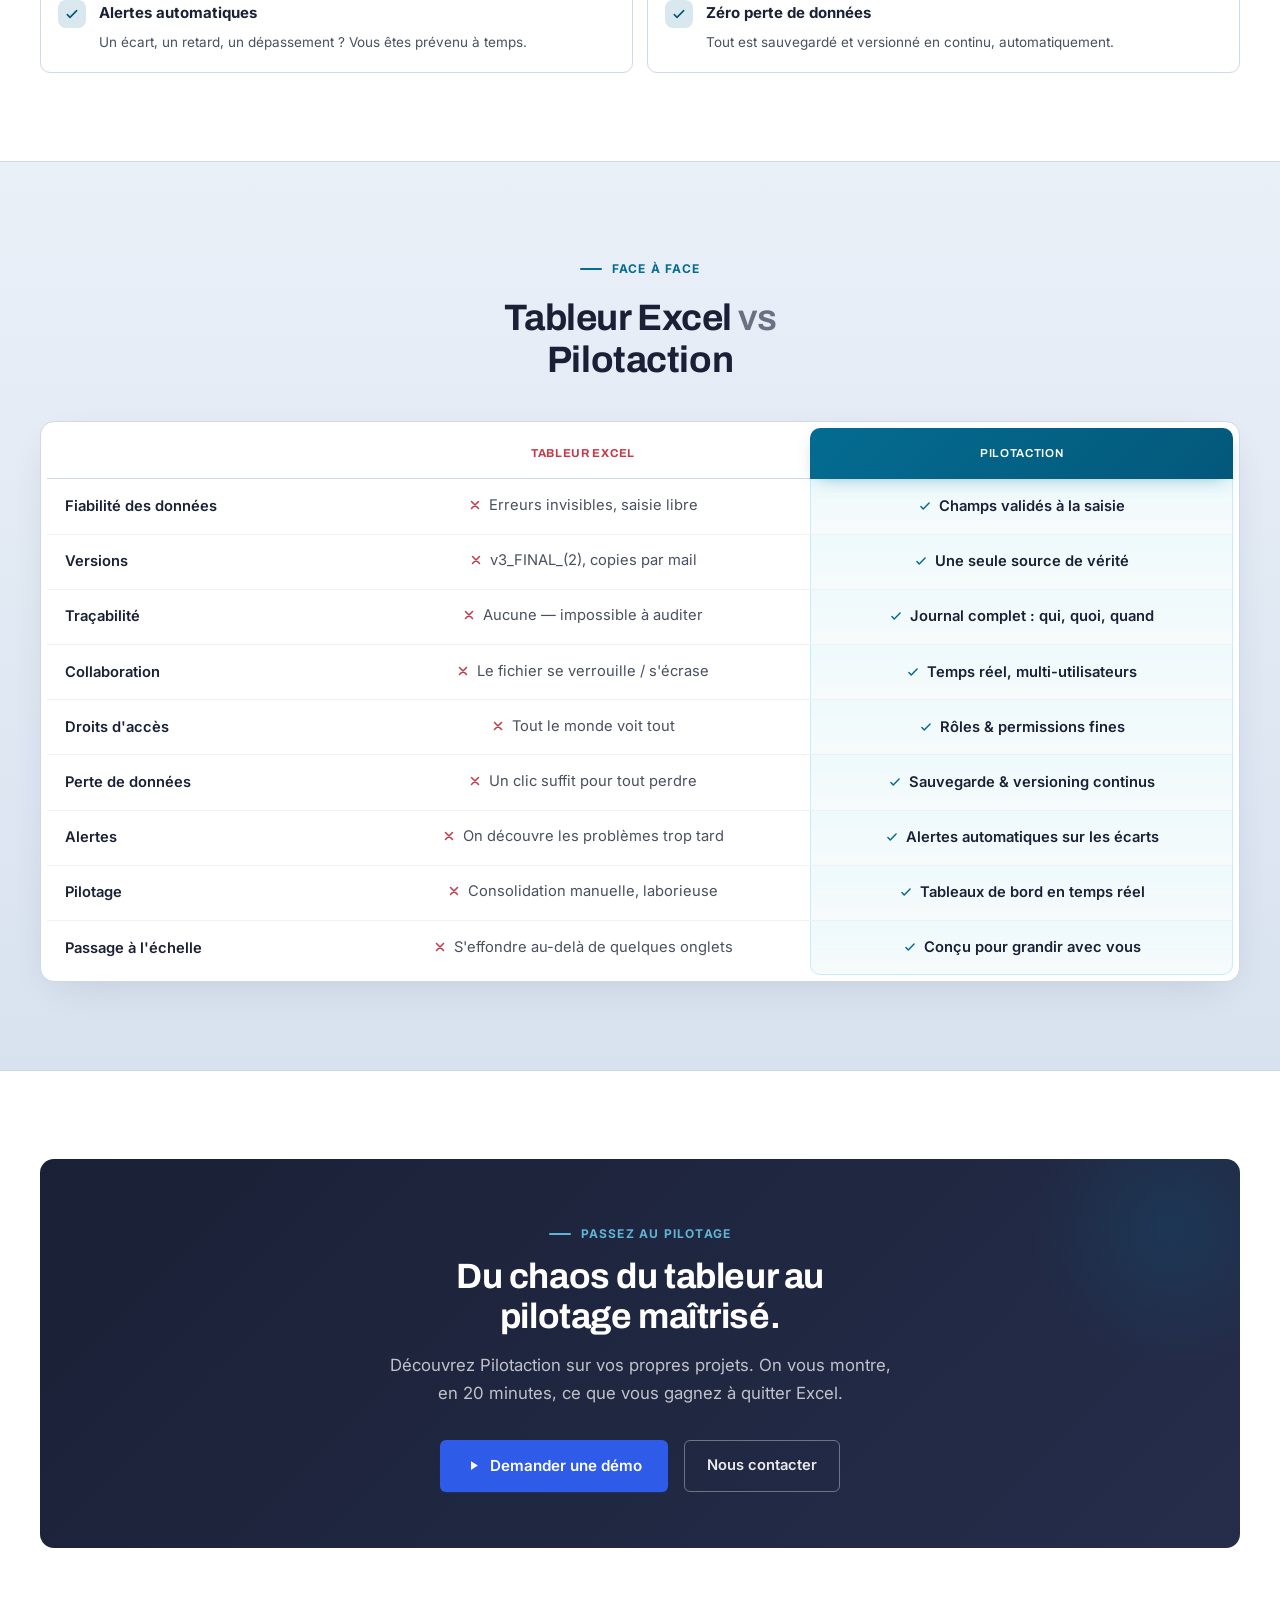
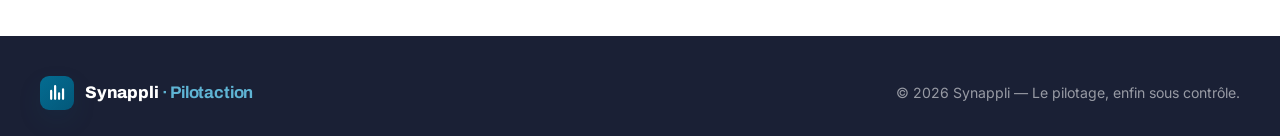
==== commit c8ec0b45: "Réaligne la présentation Pilotaction sur la DA du site Synappli Passe du thème sombre initial à l'id" ====
--- a/index.html
+++ b/index.html
@@ -3,430 +3,408 @@
 <head>
 <meta charset="UTF-8" />
 <meta name="viewport" content="width=device-width, initial-scale=1.0" />
-<title>Pilotaction — Du chaos Excel au pilotage clair | Synappli</title>
-<meta name="description" content="Découvrez comment Pilotaction transforme le chaos des tableurs Excel en un pilotage fiable, traçable et collaboratif. Une présentation Synappli." />
+<title>Pilotaction — Du tableur au pilotage | Synappli</title>
+<meta name="description" content="Présentation Synappli : pourquoi piloter son activité sur Excel devient ingérable (erreurs, perte de données, versions), et comment l'application Pilotaction apporte une gestion fine, fiable et collaborative." />
+<link rel="preconnect" href="https://fonts.googleapis.com" />
+<link rel="preconnect" href="https://fonts.gstatic.com" crossorigin />
+<link href="https://fonts.googleapis.com/css2?family=Archivo:wght@600;700;800&family=Inter:wght@400;500;600;700&family=IBM+Plex+Mono:wght@500;600&display=swap" rel="stylesheet" />
 <style>
   /* =========================================================
      PILOTACTION × SYNAPPLI — Présentation animée
-     Page autonome : aucune dépendance externe.
+     Direction artistique reprise du site Synappli.
+     Page autonome (hors polices Google, déjà chargées par le site).
      ========================================================= */
 
-  /* ---------- Design tokens ---------- */
+  /* ---------- Tokens Synappli ---------- */
   :root {
-    --bg:        #080A12;
-    --bg-2:      #0C0F1C;
-    --surface:   #121624;
-    --panel:     #131829;
-    --panel-2:   #1A2036;
-    --line:      #262C44;
-    --text:      #EAECF6;
-    --muted:     #9AA1BC;
-    --faint:     #5A6180;
-
-    --brand-1:   #6366F1;  /* indigo */
-    --brand-2:   #22D3EE;  /* cyan   */
-    --brand-3:   #A855F7;  /* violet */
-    --brand-grad: linear-gradient(115deg, #818CF8 0%, #6366F1 35%, #22D3EE 100%);
-
-    --ok:        #34D399;
-    --warn:      #FBBF24;
-    --bad:       #F43F5E;
-
-    --excel:     #107C41;  /* Excel green */
-    --excel-dk:  #0B5A2F;
-
-    --radius:    18px;
-    --radius-sm: 12px;
-    --shadow:    0 30px 80px -30px rgba(0,0,0,.75);
-    --maxw:      1160px;
-
-    --ff: -apple-system, BlinkMacSystemFont, "Segoe UI", Roboto, "Helvetica Neue", Arial, "Noto Sans", sans-serif;
-    --fmono: "SFMono-Regular", ui-monospace, Menlo, Consolas, "Liberation Mono", monospace;
-  }
-
-  * { box-sizing: border-box; margin: 0; padding: 0; }
-
-  html { scroll-behavior: smooth; -webkit-text-size-adjust: 100%; }
-
+    --navy:#1a2035; --navy2:#232b42;
+    --blue:#2e5be8; --blue-h:#1a40c0; --blue-l:#eef2ff;
+    --teal:#046c91; --teal-d:#03587a; --teal-l:#d9e8ef;
+    --white:#fff; --off:#eaf0f8; --off-2:#d8e2ef;
+    --gray:#4a5060; --gray-soft:#6a7180;
+    --light:#ced8e6; --light-soft:#dde4ee; --text:#1a2035;
+
+    /* couleurs sémantiques (usage restreint : "problème" / "succès") */
+    --bad:#c53a4b; --bad-l:#fdecee; --bad-d:#9b2c3a;
+    --warn:#b45309; --warn-l:#fef6e7;
+    --ok:#0f9d58; --ok-l:#e7f6ee;
+
+    --font:'Inter',-apple-system,BlinkMacSystemFont,'Segoe UI',sans-serif;
+    --display:'Archivo','Inter',sans-serif;
+    --mono:'IBM Plex Mono',ui-monospace,SFMono-Regular,Menlo,monospace;
+
+    --nav-h:72px; --max:1320px;
+    --r:6px; --r-lg:10px;
+    --shadow-sm:0 2px 12px -2px rgba(26,32,53,.10);
+    --shadow-md:0 12px 32px -8px rgba(26,32,53,.15);
+    --shadow-lg:0 24px 60px -14px rgba(26,32,53,.25);
+    --shadow-blue:0 10px 30px -8px rgba(46,91,232,.35);
+    --shadow-teal:0 10px 30px -8px rgba(4,108,145,.30);
+  }
+
+  *,*::before,*::after { box-sizing:border-box; margin:0; padding:0; }
+  html { scroll-behavior:smooth; -webkit-text-size-adjust:100%; }
   body {
-    font-family: var(--ff);
-    color: var(--text);
-    background: var(--bg);
-    line-height: 1.5;
-    overflow-x: hidden;
-    -webkit-font-smoothing: antialiased;
-    text-rendering: optimizeLegibility;
-  }
-
-  /* Ambient gradient field */
-  body::before {
-    content: "";
-    position: fixed;
-    inset: 0;
-    z-index: 0;
-    background:
-      radial-gradient(60% 50% at 15% 0%, rgba(99,102,241,.20), transparent 60%),
-      radial-gradient(55% 45% at 100% 20%, rgba(34,211,238,.14), transparent 55%),
-      radial-gradient(50% 50% at 80% 100%, rgba(168,85,247,.14), transparent 60%),
-      var(--bg);
-    pointer-events: none;
-  }
-
-  .wrap { position: relative; z-index: 1; }
-  .container { width: 100%; max-width: var(--maxw); margin: 0 auto; padding: 0 24px; }
-
-  a { color: inherit; text-decoration: none; }
-
-  /* ---------- Scroll progress scrubber ---------- */
+    font-family:var(--font); font-size:17px; line-height:1.7; color:var(--text);
+    background:var(--white); -webkit-font-smoothing:antialiased; text-rendering:optimizeLegibility;
+    overflow-x:hidden;
+  }
+  ::selection { background:var(--teal); color:#fff; }
+  a { color:inherit; text-decoration:none; }
+  img { display:block; max-width:100%; }
+
+  .container { width:100%; max-width:var(--max); margin:0 auto; padding:0 40px; }
+  h1,h2,h3 { font-family:var(--display); color:var(--navy); letter-spacing:-.012em; line-height:1.15; }
+  .mono { font-family:var(--mono); font-variant-numeric:tabular-nums; }
+
+  /* ---------- Eyebrow / labels (repris du site) ---------- */
+  .section-label {
+    display:inline-flex; align-items:center; gap:10px;
+    font-size:.75rem; font-weight:700; text-transform:uppercase; letter-spacing:.1em;
+    color:var(--teal); margin-bottom:.7rem; font-family:var(--font);
+  }
+  .section-label::before { content:""; width:22px; height:2px; background:currentColor; border-radius:2px; }
+  .section-label.rose { color:var(--bad); }
+  .section-label.on-dark { color:#5fb4d4; }
+
+  /* ---------- Buttons (repris du site) ---------- */
+  .btn-primary {
+    display:inline-flex; align-items:center; gap:9px;
+    background:var(--blue); color:#fff; font-weight:600; font-size:.95rem;
+    padding:13px 26px; border-radius:var(--r); border:0; cursor:pointer; font-family:var(--font);
+    transition:background .15s,transform .15s,box-shadow .2s; box-shadow:0 1px 2px rgba(46,91,232,.20);
+  }
+  .btn-primary:hover { background:var(--blue-h); transform:translateY(-1px); box-shadow:var(--shadow-blue); }
+  .btn-primary svg { width:15px; height:15px; }
+  .btn-outline {
+    display:inline-flex; align-items:center; gap:9px;
+    border:1.5px solid var(--light); color:var(--navy); font-size:.92rem; font-weight:600;
+    padding:11px 22px; border-radius:var(--r); cursor:pointer; background:#fff; font-family:var(--font);
+    transition:border-color .15s,background .15s,color .15s;
+  }
+  .btn-outline:hover { border-color:var(--teal); background:var(--teal-l); color:var(--teal-d); }
+  .btn-outline-white {
+    display:inline-flex; align-items:center; gap:9px;
+    border:1.5px solid rgba(255,255,255,.35); color:rgba(255,255,255,.9); font-size:.92rem; font-weight:600;
+    padding:11px 22px; border-radius:var(--r); cursor:pointer; background:transparent; font-family:var(--font);
+    transition:background .15s,border-color .15s;
+  }
+  .btn-outline-white:hover { background:rgba(255,255,255,.1); border-color:rgba(255,255,255,.6); }
+  .btn-row { display:flex; gap:1rem; flex-wrap:wrap; }
+
+  /* ---------- Scroll progress ---------- */
   .scrubber {
-    position: fixed; top: 0; left: 0; height: 3px; width: 0%;
-    background: var(--brand-grad);
-    z-index: 100;
-    box-shadow: 0 0 14px rgba(99,102,241,.7);
-    transition: width .1s linear;
-  }
-
-  /* ---------- Top bar ---------- */
-  .topbar {
-    position: fixed; top: 0; left: 0; right: 0; z-index: 90;
-    display: flex; align-items: center; justify-content: space-between;
-    padding: 16px 24px;
-    backdrop-filter: blur(10px);
-    background: linear-gradient(to bottom, rgba(8,10,18,.72), rgba(8,10,18,0));
-    transition: background .3s ease;
-  }
-  .brand { display: flex; align-items: center; gap: 12px; font-weight: 700; letter-spacing: -.01em; }
-  .brand .logo {
-    width: 30px; height: 30px; border-radius: 9px;
-    background: var(--brand-grad);
-    display: grid; place-items: center;
-    box-shadow: 0 6px 20px -6px rgba(99,102,241,.8);
-  }
-  .brand .logo svg { width: 17px; height: 17px; display: block; }
-  .brand small { color: var(--muted); font-weight: 500; }
-  .brand .sep { color: var(--line); font-weight: 400; }
-  .btn {
-    display: inline-flex; align-items: center; gap: 9px;
-    font: inherit; font-weight: 600; font-size: 14px;
-    padding: 11px 18px; border-radius: 999px;
-    border: 1px solid transparent; cursor: pointer;
-    transition: transform .18s ease, box-shadow .25s ease, background .25s ease, border-color .25s;
-    white-space: nowrap;
-  }
-  .btn-primary {
-    background: var(--brand-grad); color: #0A0B14; font-weight: 700;
-    box-shadow: 0 12px 30px -10px rgba(99,102,241,.75);
-  }
-  .btn-primary:hover { transform: translateY(-2px); box-shadow: 0 18px 40px -12px rgba(99,102,241,.9); }
-  .btn-ghost { background: rgba(255,255,255,.04); color: var(--text); border-color: var(--line); }
-  .btn-ghost:hover { background: rgba(255,255,255,.09); transform: translateY(-2px); }
-  .btn svg { width: 15px; height: 15px; }
-
-  /* ---------- Section scaffolding ---------- */
-  section { position: relative; padding: 120px 0; }
-  .kicker {
-    display: inline-flex; align-items: center; gap: 9px;
-    font-size: 12.5px; font-weight: 700; letter-spacing: .16em; text-transform: uppercase;
-    color: var(--brand-2);
-    padding: 7px 14px; border-radius: 999px;
-    border: 1px solid rgba(34,211,238,.25);
-    background: rgba(34,211,238,.06);
-  }
-  .kicker.rose { color: #FDA4AF; border-color: rgba(244,63,94,.3); background: rgba(244,63,94,.07); }
-  h1, h2 { letter-spacing: -.03em; line-height: 1.04; font-weight: 800; }
-  h1 { font-size: clamp(38px, 6.4vw, 76px); }
-  h2 { font-size: clamp(30px, 4.6vw, 52px); }
-  .lead { color: var(--muted); font-size: clamp(17px, 2vw, 21px); max-width: 620px; }
-  .grad-text {
-    background: var(--brand-grad);
-    -webkit-background-clip: text; background-clip: text; color: transparent;
-  }
-
-  /* Reveal-on-scroll */
-  .reveal { opacity: 0; transform: translateY(28px); transition: opacity .7s cubic-bezier(.2,.7,.2,1), transform .7s cubic-bezier(.2,.7,.2,1); }
-  .reveal.in { opacity: 1; transform: none; }
-  .reveal.d1 { transition-delay: .08s; }
-  .reveal.d2 { transition-delay: .16s; }
-  .reveal.d3 { transition-delay: .24s; }
-  .reveal.d4 { transition-delay: .32s; }
-  .reveal.d5 { transition-delay: .40s; }
+    position:fixed; top:0; left:0; height:3px; width:0%; z-index:300;
+    background:linear-gradient(90deg,var(--teal),var(--blue));
+    box-shadow:0 0 12px rgba(4,108,145,.5); transition:width .1s linear;
+  }
+
+  /* ---------- Nav ---------- */
+  #nav {
+    position:fixed; top:0; left:0; right:0; height:var(--nav-h); z-index:200;
+    background:#fff; border-bottom:1px solid var(--light);
+    box-shadow:0 1px 6px -2px rgba(26,32,53,.06);
+    display:flex; align-items:center; padding:0 40px;
+  }
+  .nav-inner { width:100%; max-width:var(--max); margin:0 auto; display:flex; align-items:center; gap:12px; }
+  .site-logo { display:flex; align-items:center; gap:11px; }
+  .logo-mark {
+    width:34px; height:34px; border-radius:9px; display:grid; place-items:center;
+    background:linear-gradient(135deg,var(--teal) 0,var(--teal-d) 100%); box-shadow:var(--shadow-teal);
+  }
+  .logo-mark svg { width:19px; height:19px; }
+  .logo-wordmark { font-family:var(--display); font-weight:800; color:var(--navy); font-size:1.05rem; letter-spacing:-.01em; }
+  .logo-wordmark span { color:var(--teal); font-weight:700; }
+  .nav-menu { display:flex; align-items:center; gap:4px; list-style:none; margin-left:auto; }
+  .nav-menu a { font-size:.92rem; font-weight:500; color:var(--navy); padding:8px 14px; border-radius:var(--r); transition:background .15s,color .15s; }
+  .nav-menu a:hover { background:var(--off); }
+
+  /* ---------- Sections ---------- */
+  section { position:relative; }
+  .section { padding:88px 0; }
+  .section-inner { max-width:var(--max); margin:0 auto; padding:0 40px; }
+  .section-bg { background:linear-gradient(180deg,var(--off) 0,var(--off-2) 100%); border-top:1px solid var(--light); border-bottom:1px solid var(--light); }
+  .section-dark { background:var(--navy); color:#fff; }
+  .section h2 { font-size:clamp(1.6rem,2.9vw,2.3rem); font-weight:700; margin-bottom:1rem; }
+  .section-dark h2 { color:#fff; }
+  .lead { font-size:1.08rem; color:var(--gray); line-height:1.7; max-width:640px; }
+  .section-dark .lead { color:rgba(255,255,255,.7); }
+  .center { text-align:center; }
+  .center .lead { margin-left:auto; margin-right:auto; }
+
+  /* Reveal on scroll (repris du site) */
+  .reveal { opacity:0; transform:translateY(16px); transition:opacity .6s ease,transform .6s ease; }
+  .reveal.in-view { opacity:1; transform:none; }
+  .reveal.d1 { transition-delay:.08s; } .reveal.d2 { transition-delay:.16s; }
+  .reveal.d3 { transition-delay:.24s; } .reveal.d4 { transition-delay:.32s; }
+  .reveal.d5 { transition-delay:.40s; }
 
   /* =========================================================
      HERO
      ========================================================= */
-  .hero { min-height: 100vh; display: flex; align-items: center; padding-top: 90px; }
-  .hero h1 { max-width: 14ch; }
-  .hero .lead { margin-top: 26px; }
-  .hero-actions { margin-top: 40px; display: flex; gap: 14px; flex-wrap: wrap; }
-  .hero-meta { margin-top: 46px; display: flex; gap: 30px; flex-wrap: wrap; color: var(--muted); font-size: 14px; }
-  .hero-meta b { color: var(--text); font-size: 26px; font-weight: 800; display: block; letter-spacing: -.02em; }
-  .scroll-hint {
-    position: absolute; bottom: 34px; left: 50%; transform: translateX(-50%);
-    color: var(--muted); font-size: 12px; letter-spacing: .12em; text-transform: uppercase;
-    display: flex; flex-direction: column; align-items: center; gap: 10px;
-  }
-  .scroll-hint .chev { width: 22px; height: 22px; animation: bob 1.8s ease-in-out infinite; }
-  @keyframes bob { 0%,100%{ transform: translateY(0); opacity:.5 } 50%{ transform: translateY(7px); opacity:1 } }
+  .hero {
+    position:relative; padding-top:var(--nav-h); overflow:hidden;
+    background:
+      radial-gradient(ellipse at 72% 0,rgba(4,108,145,.07) 0,transparent 55%),
+      linear-gradient(180deg,#f0f5fa 0,#fafbfd 60%,var(--white) 100%);
+    border-bottom:1px solid var(--light);
+  }
+  .hero-inner { max-width:var(--max); margin:0 auto; padding:64px 40px 56px; display:grid; grid-template-columns:1.05fr .95fr; gap:56px; align-items:center; }
+  .hero-badge {
+    display:inline-flex; align-items:center; gap:10px; background:#fff; color:var(--teal-d);
+    font-size:.82rem; font-weight:600; padding:7px 16px 7px 12px; border-radius:100px;
+    border:1px solid #d4e7ea; box-shadow:var(--shadow-sm); margin-bottom:1.35rem;
+  }
+  .hero-badge .dot { width:7px; height:7px; border-radius:50%; background:var(--teal); box-shadow:0 0 0 4px rgba(4,108,145,.15); animation:pulse 2.4s ease-in-out infinite; }
+  .hero-badge strong { color:var(--navy); font-weight:700; }
+  @keyframes pulse { 0%,100%{ box-shadow:0 0 0 4px rgba(4,108,145,.15) } 50%{ box-shadow:0 0 0 7px rgba(4,108,145,.04) } }
+  .hero h1 { font-size:clamp(2.1rem,3.7vw,3.1rem); font-weight:800; line-height:1.12; margin-bottom:1.25rem; letter-spacing:-.018em; max-width:15ch; }
+  .hero h1 .accent { color:var(--teal); }
+  .hero p.lead { margin-bottom:2rem; }
+  .hero p.lead strong { color:var(--navy); font-weight:600; }
+  .kpi-strip { display:flex; flex-wrap:wrap; gap:1.1rem 2.6rem; padding:1.4rem 0 .25rem; border-top:1px solid var(--light); margin-top:2rem; }
+  .kpi-strip .kpi { display:flex; flex-direction:column; }
+  .kpi-strip .kpi-num { font-family:var(--mono); font-size:1.6rem; font-weight:600; color:var(--teal-d); line-height:1.1; letter-spacing:-.02em; font-variant-numeric:tabular-nums; }
+  .kpi-strip .kpi-lbl { font-size:.78rem; color:var(--gray); text-transform:uppercase; letter-spacing:.05em; margin-top:.35rem; font-weight:500; }
+
+  /* Hero visual : mini avant/après */
+  .hero-visual { position:relative; }
+  .ba-teaser {
+    display:grid; grid-template-columns:1fr auto 1fr; align-items:stretch;
+    border:1px solid var(--light); border-radius:var(--r-lg); overflow:hidden;
+    box-shadow:var(--shadow-lg); background:#fff;
+  }
+  .ba-side { padding:1.4rem 1.4rem 1.5rem; }
+  .ba-side .ba-h { font-size:.7rem; font-weight:700; text-transform:uppercase; letter-spacing:.09em; display:flex; align-items:center; gap:.45rem; margin-bottom:.9rem; }
+  .ba-before { background:#fbfcfe; }
+  .ba-before .ba-h { color:var(--bad); }
+  .ba-after { background:linear-gradient(135deg,#f4fafc 0,#eef7fb 100%); }
+  .ba-after .ba-h { color:var(--teal-d); }
+  .ba-dot { width:8px; height:8px; border-radius:50%; }
+  .ba-before .ba-dot { background:var(--bad); }
+  .ba-after .ba-dot { background:var(--teal); }
+  .ba-line { display:flex; align-items:flex-start; gap:.55rem; font-size:.82rem; color:var(--gray); line-height:1.45; margin-bottom:.65rem; }
+  .ba-line:last-child { margin-bottom:0; }
+  .ba-line .ic { flex:0 0 auto; width:15px; height:15px; margin-top:1px; }
+  .ba-before .ba-line .ic { color:var(--bad); }
+  .ba-after .ba-line .ic { color:var(--teal); }
+  .ba-after .ba-line { color:#243142; }
+  .ba-arrow { display:flex; align-items:center; justify-content:center; padding:0 .4rem; background:#fff; border-left:1px solid var(--light); border-right:1px solid var(--light); color:var(--teal); }
+  .ba-arrow svg { width:22px; height:22px; }
 
   /* =========================================================
-     EXCEL — "le monde d'avant"
+     STATS BAND (repris du site)
      ========================================================= */
-  .split { display: grid; grid-template-columns: 1.05fr .95fr; gap: 56px; align-items: center; }
-
-  /* Fake spreadsheet window */
+  .stats-band { padding:34px 0; }
+  .stats-band-inner { max-width:var(--max); margin:0 auto; padding:0 40px; display:grid; grid-template-columns:repeat(4,1fr); gap:1.5rem; }
+  .stat-item { text-align:center; position:relative; }
+  .stat-item:not(:last-child)::after { content:""; position:absolute; right:-.75rem; top:50%; transform:translateY(-50%); width:1px; height:48px; background:var(--light); }
+  .stat-num { font-family:var(--mono); font-size:clamp(1.55rem,2.8vw,2.15rem); font-weight:600; color:var(--teal-d); line-height:1.05; letter-spacing:-.02em; font-variant-numeric:tabular-nums; }
+  .stat-label { font-size:.82rem; color:var(--gray); margin-top:.5rem; font-weight:500; line-height:1.4; }
+
+  /* =========================================================
+     Fenêtre Excel (le monde d'avant)
+     ========================================================= */
+  .split { display:grid; grid-template-columns:1.02fr .98fr; gap:52px; align-items:center; }
+  .win-shell { position:relative; }
   .window {
-    border-radius: var(--radius); overflow: hidden;
-    box-shadow: var(--shadow);
-    border: 1px solid var(--line);
-    transform: perspective(1600px) rotateY(6deg) rotateX(2deg);
-    transition: transform .8s cubic-bezier(.2,.7,.2,1);
-  }
-  .split.in .window { transform: perspective(1600px) rotateY(0) rotateX(0); }
-  .win-bar {
-    display: flex; align-items: center; gap: 8px;
-    padding: 11px 14px; background: #E7E9EE; border-bottom: 1px solid #cfd3dc;
-  }
-  .dot { width: 11px; height: 11px; border-radius: 50%; }
+    border-radius:var(--r-lg); overflow:hidden; box-shadow:var(--shadow-lg); border:1px solid var(--light);
+    transform:perspective(1600px) rotateY(5deg) rotateX(1.5deg); transition:transform .8s cubic-bezier(.2,.7,.2,1);
+  }
+  .split.in-view .window { transform:perspective(1600px) rotateY(0) rotateX(0); }
+  .win-bar { display:flex; align-items:center; gap:8px; padding:11px 14px; background:#E7E9EE; border-bottom:1px solid #cfd3dc; }
+  .dot { width:11px; height:11px; border-radius:50%; }
   .dot.r{ background:#FF5F57 } .dot.y{ background:#FEBC2E } .dot.g{ background:#28C840 }
-  .win-file {
-    margin-left: 12px; font-size: 12px; color: #5c6270; font-family: var(--fmono);
-    white-space: nowrap; overflow: hidden; text-overflow: ellipsis; max-width: 74%;
-  }
-  .xl { background: #fff; color: #1f2430; }
-  .xl-ribbon { display: flex; align-items: center; gap: 0; background: var(--excel); height: 30px; }
-  .xl-ribbon .tab { color: #eafff2; font-size: 11.5px; padding: 0 14px; height: 100%; display: flex; align-items: center; font-weight: 600; }
-  .xl-ribbon .tab.active { background: #fff; color: var(--excel-dk); }
-  .grid { display: grid; grid-template-columns: 34px repeat(6, 1fr); font-size: 12px; font-family: var(--fmono); }
-  .grid .c {
-    border-right: 1px solid #E6E8EC; border-bottom: 1px solid #E6E8EC;
-    padding: 6px 8px; min-height: 28px; white-space: nowrap; overflow: hidden; text-overflow: ellipsis;
-    background: #fff; color: #2a2f3a;
-  }
-  .grid .head { background: #F3F4F7; color: #7b818e; text-align: center; font-weight: 700; }
-  .grid .rownum { background: #F3F4F7; color: #7b818e; text-align: center; font-weight: 700; }
-  .grid .err { background: #FDECEE; color: var(--bad); font-weight: 700; }
-  .grid .warn { background: #FEF6E7; color: #B45309; }
-  .grid .strike { text-decoration: line-through; color: #b9bdc7; }
-  .grid .flash { animation: cellflash 2.6s ease-in-out infinite; }
-  @keyframes cellflash {
-    0%, 55%, 100% { background: #fff; color: #2a2f3a; }
-    62%, 92% { background: #FDECEE; color: var(--bad); }
-  }
-  .grid .ghostrow { animation: ghostdelete 4.5s ease-in-out infinite; }
-  @keyframes ghostdelete {
-    0%, 40% { opacity: 1; }
-    55%, 75% { opacity: .12; transform: translateX(6px); }
-    90%, 100% { opacity: 1; transform: none; }
-  }
-
-  /* pain points */
-  .pains { display: flex; flex-direction: column; gap: 14px; }
-  .pain {
-    display: flex; gap: 14px; align-items: flex-start;
-    padding: 16px 18px; border-radius: var(--radius-sm);
-    background: rgba(244,63,94,.05); border: 1px solid rgba(244,63,94,.16);
-  }
-  .pain .x {
-    flex: 0 0 auto; width: 26px; height: 26px; border-radius: 8px;
-    display: grid; place-items: center; background: rgba(244,63,94,.15); color: #FDA4AF;
-  }
-  .pain .x svg { width: 15px; height: 15px; }
-  .pain b { display: block; font-size: 15.5px; margin-bottom: 2px; }
-  .pain span { color: var(--muted); font-size: 14px; }
-
-  /* floating error toasts over the window */
-  .win-shell { position: relative; }
+  .win-file { margin-left:12px; font-size:12px; color:#5c6270; font-family:var(--mono); white-space:nowrap; overflow:hidden; text-overflow:ellipsis; max-width:72%; }
+  .xl { background:#fff; }
+  .xl-ribbon { display:flex; align-items:center; background:#107C41; height:30px; }
+  .xl-ribbon .tab { color:#eafff2; font-size:11.5px; padding:0 13px; height:100%; display:flex; align-items:center; font-weight:600; white-space:nowrap; }
+  .xl-ribbon .tab.active { background:#fff; color:#0B5A2F; }
+  .grid { display:grid; grid-template-columns:34px repeat(6,1fr); font-size:12px; font-family:var(--mono); }
+  .grid .c { border-right:1px solid #E6E8EC; border-bottom:1px solid #E6E8EC; padding:6px 8px; min-height:28px; white-space:nowrap; overflow:hidden; text-overflow:ellipsis; background:#fff; color:#2a2f3a; }
+  .grid .head { background:#F3F4F7; color:#7b818e; text-align:center; font-weight:700; }
+  .grid .rownum { background:#F3F4F7; color:#7b818e; text-align:center; font-weight:700; }
+  .grid .err { background:var(--bad-l); color:var(--bad); font-weight:700; }
+  .grid .warn { background:var(--warn-l); color:var(--warn); }
+  .grid .strike { text-decoration:line-through; color:#b9bdc7; }
+  .grid .flash { animation:cellflash 2.8s ease-in-out infinite; }
+  @keyframes cellflash { 0%,55%,100%{ background:#fff; color:#2a2f3a } 62%,92%{ background:var(--bad-l); color:var(--bad) } }
+  .grid .ghostrow { animation:ghostdelete 4.6s ease-in-out infinite; }
+  @keyframes ghostdelete { 0%,40%{ opacity:1 } 55%,75%{ opacity:.12; transform:translateX(6px) } 90%,100%{ opacity:1; transform:none } }
+
   .toast {
-    position: absolute; z-index: 5;
-    background: #16192A; border: 1px solid var(--line);
-    padding: 9px 13px; border-radius: 10px; font-size: 12.5px; font-weight: 600;
-    box-shadow: 0 16px 40px -14px rgba(0,0,0,.7);
-    display: flex; align-items: center; gap: 8px;
-    opacity: 0; transform: translateY(8px) scale(.96);
-  }
-  .split.in .toast { animation: pop .6s forwards; }
-  .split.in .toast.t1 { animation-delay: .7s; }
-  .split.in .toast.t2 { animation-delay: 1.05s; }
-  .split.in .toast.t3 { animation-delay: 1.4s; }
-  @keyframes pop { to { opacity: 1; transform: none; } }
-  .toast .pip { width: 8px; height: 8px; border-radius: 50%; background: var(--bad); box-shadow: 0 0 10px var(--bad); }
-  .toast.t1 { top: -14px; right: -18px; }
-  .toast.t2 { bottom: 60px; left: -26px; }
-  .toast.t3 { bottom: -16px; right: 28px; }
+    position:absolute; z-index:5; background:#fff; border:1px solid var(--light);
+    padding:9px 13px; border-radius:8px; font-size:12.5px; font-weight:600; color:var(--navy);
+    box-shadow:var(--shadow-md); display:flex; align-items:center; gap:8px; opacity:0; transform:translateY(8px) scale(.96);
+  }
+  .split.in-view .toast { animation:pop .6s forwards; }
+  .split.in-view .toast.t1 { animation-delay:.7s; }
+  .split.in-view .toast.t2 { animation-delay:1.05s; }
+  .split.in-view .toast.t3 { animation-delay:1.4s; }
+  @keyframes pop { to { opacity:1; transform:none; } }
+  .toast .pip { width:8px; height:8px; border-radius:50%; background:var(--bad); box-shadow:0 0 8px rgba(197,58,75,.5); flex:none; }
+  .toast.t1 { top:-14px; right:-16px; }
+  .toast.t2 { bottom:64px; left:-26px; }
+  .toast.t3 { bottom:-16px; right:26px; }
+
+  /* pain cards */
+  .pains { display:flex; flex-direction:column; gap:12px; }
+  .pain { display:flex; gap:14px; align-items:flex-start; padding:15px 17px; border-radius:var(--r-lg); background:#fff; border:1px solid var(--light); position:relative; overflow:hidden; transition:border-color .2s, box-shadow .2s; }
+  .pain::before { content:""; position:absolute; top:0; left:0; bottom:0; width:3px; background:var(--bad); opacity:.55; }
+  .pain:hover { border-color:#e6b8bf; box-shadow:var(--shadow-sm); }
+  .pain .x { flex:0 0 auto; width:26px; height:26px; border-radius:7px; display:grid; place-items:center; background:var(--bad-l); color:var(--bad); }
+  .pain .x svg { width:15px; height:15px; }
+  .pain b { display:block; font-size:15.5px; color:var(--navy); margin-bottom:2px; }
+  .pain span { color:var(--gray); font-size:13.5px; line-height:1.5; }
 
   /* =========================================================
-     TRANSITION band
+     App Pilotaction (fond sombre, style .app-demo-preview du site)
      ========================================================= */
-  .band { text-align: center; padding: 120px 0; }
-  .band h2 { max-width: 18ch; margin: 0 auto; }
-  .band .em { color: var(--brand-2); }
+  .app { border-radius:var(--r-lg); overflow:hidden; border:1px solid #1e2438; background:linear-gradient(135deg,#06080f 0,#0f1320 100%); box-shadow:0 30px 70px -24px rgba(10,16,32,.55); }
+  .app-top { display:flex; align-items:center; gap:14px; padding:13px 16px; border-bottom:1px solid #1e2438; background:rgba(255,255,255,.02); }
+  .app-logo { display:flex; align-items:center; gap:9px; color:#e8ecf4; font-family:var(--display); font-weight:700; font-size:14px; }
+  .app-logo .lm { width:22px; height:22px; border-radius:6px; display:grid; place-items:center; background:linear-gradient(135deg,#0788b4,#046c91); }
+  .app-logo .lm svg { width:13px; height:13px; }
+  .app-search { flex:1; height:30px; border-radius:7px; background:#0b0e18; border:1px solid #1e2438; display:flex; align-items:center; padding:0 11px; color:#5a6480; font-size:12px; gap:8px; }
+  .app-live { display:inline-flex; align-items:center; gap:6px; font-size:11px; color:#4ade80; font-weight:600; background:rgba(74,222,128,.1); padding:4px 9px; border-radius:100px; border:1px solid rgba(74,222,128,.22); }
+  .app-live .d { width:6px; height:6px; border-radius:50%; background:#4ade80; box-shadow:0 0 0 2px rgba(74,222,128,.25); animation:appdot 2s infinite; }
+  @keyframes appdot { 0%,100%{ opacity:1 } 50%{ opacity:.4 } }
+  .avatars { display:flex; }
+  .avatars span { width:26px; height:26px; border-radius:50%; margin-left:-7px; border:2px solid #0f1320; display:grid; place-items:center; font-size:10px; font-weight:700; color:#06080f; font-family:var(--font); }
+
+  .app-body { display:grid; grid-template-columns:168px 1fr; min-height:388px; }
+  .app-side { border-right:1px solid #1e2438; padding:14px 10px; display:flex; flex-direction:column; gap:3px; }
+  .nav-i { display:flex; align-items:center; gap:10px; padding:9px 11px; border-radius:8px; font-size:12.5px; color:#7a86a0; font-weight:500; }
+  .nav-i.active { background:rgba(59,130,246,.14); color:#dbe4f5; font-weight:600; }
+  .nav-i.active .ic { color:#6ba5f7; }
+  .nav-i .ic { width:15px; height:15px; opacity:.9; color:#5a6480; }
+  .app-main { padding:18px; display:flex; flex-direction:column; gap:16px; }
+  .mini-dash { display:grid; grid-template-columns:repeat(3,1fr); gap:11px; }
+  .mini-kpi { background:#0f1320; border:1px solid #1e2438; border-radius:9px; padding:12px 13px; }
+  .mini-kpi .ml { font-size:.62rem; color:#5a6480; text-transform:uppercase; letter-spacing:.04em; font-weight:600; }
+  .mini-kpi .mv { font-family:var(--display); font-size:1.5rem; font-weight:700; color:#e8ecf4; line-height:1; margin-top:6px; }
+  .mini-kpi .mv.teal { color:#5fd0e6; } .mini-kpi .mv.green { color:#4ade80; }
+  .mini-kpi .mbar { height:4px; border-radius:2px; background:#1e2438; margin-top:9px; overflow:hidden; }
+  .mini-kpi .mbar span { display:block; height:100%; width:0; border-radius:2px; background:linear-gradient(90deg,#0788b4,#3b82f6); transition:width 1.3s cubic-bezier(.2,.7,.2,1); }
+  .app.in-view .mini-kpi .mbar span { width:var(--w,70%); }
+
+  .dtable { background:#0f1320; border:1px solid #1e2438; border-radius:9px; overflow:hidden; }
+  .dtable .th,.dtable .tr { display:grid; grid-template-columns:1.6fr 1fr .9fr 34px; gap:8px; align-items:center; padding:10px 14px; font-size:12.5px; }
+  .dtable .th { color:#5a6480; font-weight:600; font-size:.62rem; letter-spacing:.05em; text-transform:uppercase; border-bottom:1px solid #1e2438; }
+  .dtable .tr { border-top:1px solid #171d30; color:#c3ccdf; }
+  .dtable .tr.fresh { animation:slidein .7s cubic-bezier(.2,.7,.2,1); }
+  @keyframes slidein { from{ opacity:0; transform:translateY(-10px); background:rgba(59,130,246,.14) } to{ opacity:1 } }
+  .pill { display:inline-flex; align-items:center; gap:6px; font-size:11px; font-weight:600; padding:3px 9px; border-radius:100px; }
+  .pill.ok { background:rgba(74,222,128,.13); color:#4ade80; }
+  .pill.run { background:rgba(59,130,246,.16); color:#6ba5f7; }
+  .pill.late { background:rgba(251,191,36,.14); color:#fbbf24; }
+  .who { width:23px; height:23px; border-radius:50%; display:grid; place-items:center; font-size:10px; font-weight:700; color:#06080f; font-family:var(--font); }
+
+  .log-toast { position:absolute; right:-18px; bottom:40px; z-index:6; width:248px; background:#0f1320; border:1px solid #1e2438; border-radius:10px; padding:12px 14px; box-shadow:0 22px 50px -18px rgba(0,0,0,.6); opacity:0; transform:translateX(20px); }
+  .app.in-view .log-toast { animation:pop .6s .9s forwards; }
+  .log-toast .lt-h { font-size:.62rem; color:#5a6480; text-transform:uppercase; letter-spacing:.08em; font-weight:700; margin-bottom:9px; }
+  .log-row { display:flex; gap:9px; font-size:11.5px; padding:5px 0; color:#8892a8; }
+  .log-row b { color:#dbe4f5; font-weight:600; }
+  .log-row .tk { color:#5fd0e6; }
+
+  /* benefits (cartes style .feature du site) */
+  .benefits { display:grid; grid-template-columns:1fr 1fr; gap:14px; }
+  .ben { display:flex; gap:13px; align-items:flex-start; padding:16px 17px; border-radius:var(--r-lg); background:#fff; border:1px solid var(--light); position:relative; overflow:hidden; transition:border-color .2s,transform .2s,box-shadow .2s; }
+  .ben::before { content:""; position:absolute; top:0; left:0; right:0; height:3px; background:linear-gradient(90deg,var(--teal),var(--teal-d)); transform:scaleX(0); transform-origin:left; transition:transform .25s ease; }
+  .ben:hover { border-color:var(--teal-l); transform:translateY(-2px); box-shadow:var(--shadow-md); }
+  .ben:hover::before { transform:scaleX(1); }
+  .ben .v { flex:0 0 auto; width:28px; height:28px; border-radius:8px; display:grid; place-items:center; background:var(--teal-l); color:var(--teal-d); }
+  .ben .v svg { width:16px; height:16px; }
+  .ben b { display:block; font-size:15px; color:var(--navy); margin-bottom:2px; }
+  .ben span { color:var(--gray); font-size:13.5px; line-height:1.5; }
 
   /* =========================================================
-     PILOTACTION app scene
+     Tableau comparatif (repris du site : .compare-table)
      ========================================================= */
-  .app {
-    border-radius: var(--radius); overflow: hidden;
-    border: 1px solid var(--line);
-    background: linear-gradient(180deg, #0F1424, #0C1120);
-    box-shadow: var(--shadow);
-  }
-  .app-top {
-    display: flex; align-items: center; gap: 14px;
-    padding: 13px 16px; border-bottom: 1px solid var(--line);
-    background: rgba(255,255,255,.02);
-  }
-  .app-search {
-    flex: 1; height: 30px; border-radius: 8px; background: #0A0E1A; border: 1px solid var(--line);
-    display: flex; align-items: center; padding: 0 11px; color: var(--muted); font-size: 12.5px; gap: 8px;
-  }
-  .avatars { display: flex; }
-  .avatars span {
-    width: 26px; height: 26px; border-radius: 50%; margin-left: -7px;
-    border: 2px solid #0F1424; display: grid; place-items: center; font-size: 11px; font-weight: 700; color: #0A0B14;
-  }
-  .live { display: inline-flex; align-items: center; gap: 6px; font-size: 11.5px; color: var(--ok); font-weight: 600; }
-  .live .dot-live { width: 7px; height: 7px; border-radius: 50%; background: var(--ok); box-shadow: 0 0 8px var(--ok); animation: pulse 1.6s infinite; }
-  @keyframes pulse { 0%,100%{ opacity:1 } 50%{ opacity:.35 } }
-
-  .app-body { display: grid; grid-template-columns: 170px 1fr; min-height: 400px; }
-  .app-side { border-right: 1px solid var(--line); padding: 14px 10px; display: flex; flex-direction: column; gap: 3px; }
-  .nav-i { display: flex; align-items: center; gap: 10px; padding: 9px 11px; border-radius: 9px; font-size: 13px; color: var(--muted); font-weight: 500; }
-  .nav-i.active { background: rgba(99,102,241,.14); color: var(--text); font-weight: 600; }
-  .nav-i .ic { width: 15px; height: 15px; opacity: .85; }
-  .app-main { padding: 18px; display: flex; flex-direction: column; gap: 16px; }
-
-  .kpis { display: grid; grid-template-columns: repeat(3, 1fr); gap: 12px; }
-  .kpi { background: var(--panel); border: 1px solid var(--line); border-radius: var(--radius-sm); padding: 14px; }
-  .kpi .lab { font-size: 11.5px; color: var(--muted); font-weight: 600; letter-spacing: .02em; }
-  .kpi .val { font-size: 27px; font-weight: 800; letter-spacing: -.02em; margin-top: 6px; }
-  .kpi .val.up { color: var(--ok); } .kpi .val.br { color: var(--brand-2); }
-  .kpi .bar { height: 5px; border-radius: 3px; background: #0A0E1A; margin-top: 10px; overflow: hidden; }
-  .kpi .bar i { display: block; height: 100%; width: 0; border-radius: 3px; background: var(--brand-grad); transition: width 1.3s cubic-bezier(.2,.7,.2,1); }
-  .app.in .kpi .bar i { width: var(--w, 70%); }
-
-  .ptable { background: var(--panel); border: 1px solid var(--line); border-radius: var(--radius-sm); overflow: hidden; }
-  .ptable .th, .ptable .tr { display: grid; grid-template-columns: 1.6fr 1fr .9fr 34px; gap: 8px; align-items: center; padding: 11px 14px; font-size: 13px; }
-  .ptable .th { color: var(--muted); font-weight: 600; font-size: 11.5px; letter-spacing: .04em; text-transform: uppercase; border-bottom: 1px solid var(--line); }
-  .ptable .tr { border-top: 1px solid rgba(38,44,68,.6); }
-  .ptable .tr.fresh { animation: slidein .7s cubic-bezier(.2,.7,.2,1); }
-  @keyframes slidein { from { opacity: 0; transform: translateY(-10px); background: rgba(99,102,241,.14); } to { opacity: 1; } }
-  .pill { display: inline-flex; align-items: center; gap: 6px; font-size: 11.5px; font-weight: 600; padding: 4px 10px; border-radius: 999px; }
-  .pill.ok { background: rgba(52,211,153,.14); color: var(--ok); }
-  .pill.run { background: rgba(99,102,241,.16); color: #A5B4FC; }
-  .pill.late { background: rgba(251,191,36,.14); color: var(--warn); }
-  .who { width: 24px; height: 24px; border-radius: 50%; display: grid; place-items: center; font-size: 10.5px; font-weight: 700; color: #0A0B14; }
-
-  .benefits { display: grid; grid-template-columns: 1fr 1fr; gap: 12px; }
-  .ben { display: flex; gap: 13px; align-items: flex-start; padding: 15px 16px; border-radius: var(--radius-sm); background: rgba(255,255,255,.025); border: 1px solid var(--line); }
-  .ben .v { flex: 0 0 auto; width: 26px; height: 26px; border-radius: 8px; display: grid; place-items: center; background: rgba(52,211,153,.15); color: var(--ok); }
-  .ben .v svg { width: 15px; height: 15px; }
-  .ben b { display: block; font-size: 15px; margin-bottom: 2px; }
-  .ben span { color: var(--muted); font-size: 13.5px; }
-
-  /* activity log (floating) */
-  .log-toast {
-    position: absolute; right: -18px; bottom: 44px; z-index: 6; width: 250px;
-    background: #10162A; border: 1px solid var(--line); border-radius: 12px; padding: 12px 14px;
-    box-shadow: 0 20px 50px -18px rgba(0,0,0,.8);
-    opacity: 0; transform: translateX(20px);
-  }
-  .app.in .log-toast { animation: pop .6s .9s forwards; }
-  .log-toast .lt-h { font-size: 11px; color: var(--muted); text-transform: uppercase; letter-spacing: .08em; font-weight: 700; margin-bottom: 9px; }
-  .log-row { display: flex; gap: 9px; font-size: 12px; padding: 5px 0; color: var(--muted); }
-  .log-row b { color: var(--text); font-weight: 600; }
-  .log-row .tk { color: var(--brand-2); }
+  .compare-wrap { overflow-x:auto; border-radius:14px; background:#fff; box-shadow:0 12px 40px -16px rgba(26,32,53,.16); border:1px solid var(--light); padding:6px; margin-top:2.5rem; }
+  .compare-table { width:100%; border-collapse:separate; border-spacing:0; min-width:720px; font-size:.92rem; }
+  .compare-table th,.compare-table td { padding:.85rem 1.1rem; text-align:center; border-bottom:1px solid #eef2f7; }
+  .compare-table tbody th[scope=row] { text-align:left; }
+  .compare-table thead th { font-family:var(--display); font-size:.72rem; font-weight:700; letter-spacing:.06em; text-transform:uppercase; color:var(--gray); background:transparent; border-bottom:1.5px solid var(--light); padding-top:.95rem; padding-bottom:.95rem; }
+  .compare-table thead .th-excel { color:var(--bad); }
+  .compare-table tbody th { font-weight:600; color:var(--navy); width:26%; font-size:.92rem; }
+  .compare-table td { color:var(--gray); }
+  .compare-table .td-excel { color:var(--gray); }
+  .compare-table .td-excel .xm { color:var(--bad); margin-right:7px; vertical-align:-2px; display:inline-block; }
+  .compare-table .td-excel .xm svg { width:14px; height:14px; }
+  .compare-table tbody tr:last-child th,.compare-table tbody tr:last-child td { border-bottom:0; }
+  .compare-table .ct-highlight { color:var(--navy); font-weight:600; background:linear-gradient(180deg,rgba(6,182,212,.07),rgba(4,108,145,.03)); }
+  .compare-table thead .ct-highlight { background:linear-gradient(135deg,var(--teal) 0,var(--teal-d) 100%); color:#fff; border-radius:10px 10px 0 0; border-bottom:0; box-shadow:0 6px 18px -8px rgba(4,108,145,.5); }
+  .compare-table tbody .ct-highlight { border-left:1px solid rgba(6,182,212,.18); border-right:1px solid rgba(6,182,212,.18); }
+  .compare-table tbody tr:last-child .ct-highlight { border-radius:0 0 10px 10px; border-bottom:1px solid rgba(6,182,212,.18); }
+  .compare-table tbody .ct-highlight .ck { display:inline-block; width:14px; height:14px; margin-right:7px; vertical-align:-2px; color:var(--teal); }
+  .compare-table tbody .ct-highlight .ck svg { width:14px; height:14px; }
+  .compare-table tbody tr:hover td:not(.ct-highlight),.compare-table tbody tr:hover th { background:#f8fafc; }
+  .compare-table tbody tr:hover .ct-highlight { background:linear-gradient(180deg,rgba(6,182,212,.12),rgba(4,108,145,.06)); }
 
   /* =========================================================
-     COMPARISON table
+     CTA (style .section-dark + guide-block du site)
      ========================================================= */
-  .compare { max-width: 980px; margin: 0 auto; }
-  .ctable { margin-top: 44px; border: 1px solid var(--line); border-radius: var(--radius); overflow: hidden; background: var(--panel); }
-  .crow { display: grid; grid-template-columns: 1.2fr 1fr 1fr; }
-  .crow > div { padding: 18px 20px; border-bottom: 1px solid var(--line); display: flex; align-items: center; gap: 11px; font-size: 14.5px; }
-  .crow.head > div { font-weight: 700; font-size: 14px; letter-spacing: .01em; }
-  .crow.head .c-excel { color: #FDA4AF; }
-  .crow.head .c-pa { color: var(--brand-2); }
-  .crow:last-child > div { border-bottom: none; }
-  .crit { color: var(--text); font-weight: 600; }
-  .c-excel { background: rgba(244,63,94,.035); color: var(--muted); }
-  .c-pa { background: rgba(34,211,238,.04); color: var(--text); }
-  .mk { flex: 0 0 auto; width: 20px; height: 20px; border-radius: 6px; display: grid; place-items: center; }
-  .mk.bad { background: rgba(244,63,94,.16); color: #FDA4AF; }
-  .mk.ok  { background: rgba(52,211,153,.16); color: var(--ok); }
-  .mk svg { width: 12px; height: 12px; }
-  .crow .head-cell { justify-content: flex-start; }
-
-  /* =========================================================
-     CTA + footer
-     ========================================================= */
-  .cta-wrap { padding: 40px 0 120px; }
-  .cta {
-    position: relative; overflow: hidden;
-    border-radius: 28px; padding: 66px 40px; text-align: center;
-    background:
-      radial-gradient(80% 120% at 50% 0%, rgba(99,102,241,.35), transparent 60%),
-      linear-gradient(180deg, #141A30, #0E1220);
-    background-color: #10152A;
-    border: 1px solid var(--line);
-  }
-  .cta::after {
-    content: ""; position: absolute; inset: 0;
-    background: radial-gradient(60% 80% at 80% 100%, rgba(34,211,238,.22), transparent 60%);
-    pointer-events: none;
-  }
-  .cta h2 { position: relative; max-width: 16ch; margin: 0 auto 18px; }
-  .cta p { position: relative; color: var(--muted); max-width: 44ch; margin: 0 auto 34px; font-size: 18px; }
-  .cta .hero-actions { position: relative; justify-content: center; }
-
-  footer { border-top: 1px solid var(--line); padding: 40px 0; color: var(--muted); font-size: 13.5px; }
-  .foot { display: flex; align-items: center; justify-content: space-between; flex-wrap: wrap; gap: 16px; }
-  .foot .brand { color: var(--text); }
-
-  /* Auto-demo indicator */
-  .demo-flag {
-    position: fixed; bottom: 22px; left: 50%; transform: translateX(-50%) translateY(20px);
-    z-index: 95; background: #12172A; border: 1px solid var(--line);
-    padding: 10px 18px; border-radius: 999px; font-size: 13px; font-weight: 600;
-    box-shadow: var(--shadow); display: flex; align-items: center; gap: 12px;
-    opacity: 0; pointer-events: none; transition: opacity .3s, transform .3s;
-  }
-  .demo-flag.show { opacity: 1; transform: translateX(-50%) translateY(0); pointer-events: auto; }
-  .demo-flag .stop { color: var(--muted); cursor: pointer; border-left: 1px solid var(--line); padding-left: 12px; }
-  .demo-flag .stop:hover { color: var(--text); }
+  .cta-block {
+    background:linear-gradient(135deg,var(--navy) 0,#252d4b 100%); color:#fff;
+    border-radius:14px; padding:56px 48px; text-align:center; position:relative; overflow:hidden;
+  }
+  .cta-block::after { content:""; position:absolute; top:-80px; right:-80px; width:300px; height:300px; background:radial-gradient(circle,rgba(4,108,145,.2) 0,transparent 65%); pointer-events:none; }
+  .cta-block > * { position:relative; z-index:1; }
+  .cta-block .section-label { justify-content:center; }
+  .cta-block h2 { color:#fff; font-size:clamp(1.6rem,2.8vw,2.2rem); margin:0 auto .9rem; max-width:18ch; }
+  .cta-block p { color:rgba(255,255,255,.72); max-width:46ch; margin:0 auto 2rem; font-size:1.05rem; }
+  .cta-block .btn-row { justify-content:center; }
+
+  /* Footer */
+  footer { background:var(--navy); color:rgba(255,255,255,.55); padding:40px 0 26px; }
+  .footer-inner { max-width:var(--max); margin:0 auto; padding:0 40px; display:flex; align-items:center; justify-content:space-between; flex-wrap:wrap; gap:16px; font-size:.88rem; }
+  .footer-inner .site-logo .logo-wordmark { color:#fff; }
+  .footer-inner .site-logo .logo-wordmark span { color:#5fb4d4; }
+
+  /* auto-demo flag */
+  .demo-flag { position:fixed; bottom:22px; left:50%; transform:translateX(-50%) translateY(20px); z-index:150; background:#fff; border:1px solid var(--light); padding:10px 16px; border-radius:100px; font-size:13px; font-weight:600; color:var(--navy); box-shadow:var(--shadow-lg); display:flex; align-items:center; gap:12px; opacity:0; pointer-events:none; transition:opacity .3s,transform .3s; }
+  .demo-flag.show { opacity:1; transform:translateX(-50%) translateY(0); pointer-events:auto; }
+  .demo-flag .pl { color:var(--teal-d); display:inline-flex; align-items:center; gap:7px; }
+  .demo-flag .stop { color:var(--gray); cursor:pointer; border-left:1px solid var(--light); padding-left:12px; }
+  .demo-flag .stop:hover { color:var(--navy); }
 
   /* =========================================================
      Responsive
      ========================================================= */
-  @media (max-width: 900px) {
-    section { padding: 84px 0; }
-    .split { grid-template-columns: 1fr; gap: 40px; }
-    .window { transform: none !important; }
-    .benefits { grid-template-columns: 1fr; }
-    .app-body { grid-template-columns: 1fr; }
-    .app-side { flex-direction: row; overflow-x: auto; border-right: none; border-bottom: 1px solid var(--line); }
-    .nav-i span { display: none; }
-    .log-toast { position: static; width: auto; margin-top: 6px; opacity: 1; transform: none; }
-    .app.in .log-toast { animation: none; }
-    .toast { position: static; display: inline-flex; margin: 6px 6px 0 0; opacity: 1; transform: none; animation: none !important; }
-    .win-shell { display: flex; flex-direction: column; }
-    .crow { grid-template-columns: 1fr; }
-    .crow > div { border-bottom: 1px solid var(--line); }
-    .crow.head { display: none; }
-    .c-excel::before { content: "Excel — "; color: #FDA4AF; font-weight: 700; }
-    .c-pa::before { content: "Pilotaction — "; color: var(--brand-2); font-weight: 700; }
-    .topbar .btn-ghost { display: none; }
-  }
-  @media (max-width: 560px) {
-    .container { padding: 0 18px; }
-    .kpis { grid-template-columns: 1fr; }
-    .hero-meta { gap: 22px; }
-  }
-
-  @media (prefers-reduced-motion: reduce) {
-    * { animation: none !important; transition: none !important; scroll-behavior: auto !important; }
-    .reveal { opacity: 1; transform: none; }
-    .window { transform: none !important; }
-    .toast, .log-toast { opacity: 1 !important; transform: none !important; }
+  @media (max-width:960px) {
+    .hero-inner { grid-template-columns:1fr; gap:40px; }
+    .split { grid-template-columns:1fr; gap:40px; }
+    .window { transform:none !important; }
+    .benefits { grid-template-columns:1fr; }
+    .stats-band-inner { grid-template-columns:repeat(2,1fr); gap:1.75rem 1rem; }
+    .stat-item:nth-child(2)::after { display:none; }
+    .app-body { grid-template-columns:1fr; }
+    .app-side { flex-direction:row; overflow-x:auto; border-right:none; border-bottom:1px solid #1e2438; }
+    .nav-i span { display:none; }
+    .log-toast { position:static; width:auto; margin-top:8px; opacity:1; transform:none; }
+    .app.in-view .log-toast { animation:none; }
+    .toast { position:static; display:inline-flex; margin:6px 6px 0 0; opacity:1; transform:none; animation:none !important; }
+    .win-shell { display:flex; flex-direction:column; }
+    .nav-menu { display:none; }
+  }
+  @media (max-width:600px) {
+    .container,.section-inner,.hero-inner,.stats-band-inner,.footer-inner { padding-left:20px; padding-right:20px; }
+    #nav { padding:0 20px; }
+    .section { padding:60px 0; }
+    .mini-dash { grid-template-columns:1fr; }
+    .stats-band-inner { grid-template-columns:1fr; }
+    .stat-item::after { display:none !important; }
+    .cta-block { padding:40px 24px; }
+    .btn-row { flex-direction:column; }
+    .btn-primary,.btn-outline,.btn-outline-white { justify-content:center; }
+  }
+
+  @media (prefers-reduced-motion:reduce) {
+    * { animation:none !important; transition:none !important; scroll-behavior:auto !important; }
+    .reveal { opacity:1; transform:none; }
+    .window { transform:none !important; }
+    .toast,.log-toast { opacity:1 !important; transform:none !important; }
   }
 </style>
 </head>
@@ -434,272 +412,273 @@
 
 <div class="scrubber" id="scrubber"></div>
 
-<!-- ===================== TOP BAR ===================== -->
-<header class="topbar" id="topbar">
-  <div class="brand">
-    <span class="logo" aria-hidden="true">
-      <svg viewBox="0 0 24 24" fill="none"><path d="M4 20V10M9 20V4M14 20v-7M19 20V8" stroke="#0A0B14" stroke-width="2.6" stroke-linecap="round"/></svg>
-    </span>
-    <span>Synappli <span class="sep">/</span> <small>Pilotaction</small></span>
-  </div>
-  <div style="display:flex; gap:12px; align-items:center;">
-    <a class="btn btn-ghost" href="#demo">Voir le comparatif</a>
-    <a class="btn btn-primary" href="#cta">Demander une démo</a>
+<!-- ===================== NAV ===================== -->
+<header id="nav">
+  <div class="nav-inner">
+    <a class="site-logo" href="#top">
+      <span class="logo-mark" aria-hidden="true">
+        <svg viewBox="0 0 24 24" fill="none"><path d="M4 20V10M9 20V4M14 20v-7M19 20V8" stroke="#fff" stroke-width="2.6" stroke-linecap="round"/></svg>
+      </span>
+      <span class="logo-wordmark">Synappli <span>· Pilotaction</span></span>
+    </a>
+    <nav class="nav-menu">
+      <a href="#excel">Le constat</a>
+      <a href="#pilotaction">La solution</a>
+      <a href="#compare">Comparatif</a>
+      <a class="btn-primary" href="#cta" style="margin-left:8px;">Demander une démo</a>
+    </nav>
   </div>
 </header>
 
-<div class="wrap">
-
-  <!-- ===================== HERO ===================== -->
-  <section class="hero" data-scene>
-    <div class="container">
-      <span class="kicker reveal">Synappli présente — Pilotaction</span>
-      <h1 class="reveal d1" style="margin-top:22px;">
-        Arrêtez de piloter votre activité <span class="grad-text">sur un tableur.</span>
-      </h1>
+<span id="top"></span>
+
+<!-- ===================== HERO ===================== -->
+<section class="hero" data-scene>
+  <div class="hero-inner">
+    <div class="hero-text">
+      <span class="hero-badge reveal"><span class="dot"></span> Présentation <strong>Pilotaction</strong></span>
+      <h1 class="reveal d1">Arrêtez de piloter votre activité <span class="accent">sur un tableur.</span></h1>
       <p class="lead reveal d2">
-        Excel a été formidable. Mais pour piloter des projets, des équipes et des données,
-        il devient vite une source d'erreurs, de pertes et de stress. Voici comment
-        <b style="color:var(--text)">Pilotaction</b> change la donne.
+        Excel a rendu service. Mais pour piloter des projets, des équipes et des données au quotidien,
+        il devient une source d'erreurs, de pertes et de temps perdu. Voici comment
+        <strong>Pilotaction</strong> remet de l'ordre.
       </p>
-      <div class="hero-actions reveal d3">
-        <button class="btn btn-primary" id="playDemo">
+      <div class="btn-row reveal d3">
+        <button class="btn-primary" id="playDemo">
           <svg viewBox="0 0 24 24" fill="currentColor"><path d="M8 5v14l11-7z"/></svg>
           Lancer la démonstration
         </button>
-        <a class="btn btn-ghost" href="#excel">Découvrir en défilant</a>
+        <a class="btn-outline" href="#excel">Découvrir en défilant</a>
       </div>
-      <div class="hero-meta reveal d4">
-        <div><b>−90%</b> d'erreurs de saisie</div>
-        <div><b>1</b> seule source de vérité</div>
-        <div><b>100%</b> traçable</div>
+      <div class="kpi-strip reveal d4">
+        <div class="kpi"><span class="kpi-num">−90%</span><span class="kpi-lbl">Erreurs de saisie</span></div>
+        <div class="kpi"><span class="kpi-num">1</span><span class="kpi-lbl">Source de vérité</span></div>
+        <div class="kpi"><span class="kpi-num">100%</span><span class="kpi-lbl">Traçable</span></div>
       </div>
     </div>
-    <a class="scroll-hint" href="#excel" aria-label="Défiler">
-      Défilez
-      <svg class="chev" viewBox="0 0 24 24" fill="none"><path d="M6 9l6 6 6-6" stroke="currentColor" stroke-width="2" stroke-linecap="round" stroke-linejoin="round"/></svg>
-    </a>
-  </section>
-
-  <!-- ===================== EXCEL — LE MONDE D'AVANT ===================== -->
-  <section id="excel" data-scene>
-    <div class="container">
-      <div class="split" data-io>
-        <!-- Fake Excel window -->
-        <div class="win-shell">
-          <div class="window">
-            <div class="win-bar">
-              <span class="dot r"></span><span class="dot y"></span><span class="dot g"></span>
-              <span class="win-file">Suivi_Projets_2024_v3_FINAL_(2)_corrigé_ok.xlsx</span>
-            </div>
-            <div class="xl">
-              <div class="xl-ribbon">
-                <span class="tab active">Feuil1</span>
-                <span class="tab">Feuil2 (copie)</span>
-                <span class="tab">Sauvegarde</span>
-                <span class="tab">NE PAS TOUCHER</span>
-              </div>
-              <div class="grid" id="xlGrid"><!-- filled by JS --></div>
-            </div>
-          </div>
-          <div class="toast t1"><span class="pip"></span> #REF! — formule cassée</div>
-          <div class="toast t2"><span class="pip"></span> 3 versions du fichier en circulation</div>
-          <div class="toast t3"><span class="pip"></span> Ligne supprimée par erreur</div>
+
+    <div class="hero-visual reveal d2">
+      <div class="ba-teaser">
+        <div class="ba-side ba-before">
+          <div class="ba-h"><span class="ba-dot"></span> Avant · le tableur</div>
+          <div class="ba-line"><span class="ic">✕</span> Erreurs invisibles</div>
+          <div class="ba-line"><span class="ic">✕</span> 3 versions du fichier</div>
+          <div class="ba-line"><span class="ic">✕</span> Perte de données</div>
+          <div class="ba-line"><span class="ic">✕</span> Aucune traçabilité</div>
         </div>
-
-        <!-- Pain points -->
-        <div>
-          <span class="kicker rose reveal">Le monde d'avant</span>
-          <h2 class="reveal d1" style="margin:18px 0 14px;">Un tableur,<br>mille problèmes.</h2>
-          <p class="lead reveal d2" style="margin-bottom:30px;">
-            Au début, ça tient. Puis les colonnes se multiplient, les copies circulent par mail,
-            et personne ne sait plus quelle version fait foi.
-          </p>
-          <div class="pains">
-            <div class="pain reveal d1">
-              <span class="x">✕</span>
-              <div><b>Erreurs invisibles</b><span>Une cellule écrasée, une formule décalée… et le chiffre est faux sans que personne ne le voie.</span></div>
-            </div>
-            <div class="pain reveal d2">
-              <span class="x">✕</span>
-              <div><b>Guerre des versions</b><span>« v3_FINAL_(2) », copies par mail : impossible de savoir laquelle est la bonne.</span></div>
-            </div>
-            <div class="pain reveal d3">
-              <span class="x">✕</span>
-              <div><b>Perte de données</b><span>Un mauvais clic, un fichier non enregistré, et des heures de travail disparaissent.</span></div>
-            </div>
-            <div class="pain reveal d4">
-              <span class="x">✕</span>
-              <div><b>Aucune traçabilité</b><span>Qui a modifié quoi, quand, pourquoi ? Personne ne peut le dire.</span></div>
-            </div>
-            <div class="pain reveal d5">
-              <span class="x">✕</span>
-              <div><b>Collaboration bloquée</b><span>« Ferme le fichier, je dois l'ouvrir. » À plusieurs, tout se grippe.</span></div>
-            </div>
-          </div>
+        <div class="ba-arrow" aria-hidden="true">
+          <svg viewBox="0 0 24 24" fill="none"><path d="M5 12h14M13 6l6 6-6 6" stroke="currentColor" stroke-width="2" stroke-linecap="round" stroke-linejoin="round"/></svg>
+        </div>
+        <div class="ba-side ba-after">
+          <div class="ba-h"><span class="ba-dot"></span> Après · Pilotaction</div>
+          <div class="ba-line"><span class="ic">✓</span> Données validées</div>
+          <div class="ba-line"><span class="ic">✓</span> Une seule référence</div>
+          <div class="ba-line"><span class="ic">✓</span> Historique complet</div>
+          <div class="ba-line"><span class="ic">✓</span> Collaboration temps réel</div>
         </div>
       </div>
     </div>
-  </section>
-
-  <!-- ===================== TRANSITION ===================== -->
-  <section class="band" data-scene>
-    <div class="container">
-      <span class="kicker reveal">Le déclic</span>
-      <h2 class="reveal d1" style="margin-top:20px;">
-        Et si le problème n'était pas votre équipe…<br><span class="em">mais votre outil ?</span>
-      </h2>
-    </div>
-  </section>
-
-  <!-- ===================== PILOTACTION ===================== -->
-  <section id="pilotaction" data-scene>
-    <div class="container">
-      <div style="text-align:center; margin-bottom:56px;">
-        <span class="kicker reveal">Le modèle Pilotaction</span>
-        <h2 class="reveal d1" style="margin:18px auto 14px; max-width:16ch;">
-          Le même travail. <span class="grad-text">Dix fois plus clair.</span>
-        </h2>
-        <p class="lead reveal d2" style="margin:0 auto;">
-          Pilotaction remplace le tableur par une vraie application de pilotage :
-          données structurées, collaboration temps réel, historique complet.
-        </p>
-      </div>
-
-      <!-- Fake Pilotaction app -->
-      <div class="win-shell" data-io>
-        <div class="app">
-          <div class="app-top">
-            <div class="brand" style="font-size:14px;">
-              <span class="logo" style="width:24px;height:24px;border-radius:7px;" aria-hidden="true">
-                <svg viewBox="0 0 24 24" fill="none"><path d="M4 20V10M9 20V4M14 20v-7M19 20V8" stroke="#0A0B14" stroke-width="2.8" stroke-linecap="round"/></svg>
-              </span>
-              Pilotaction
+  </div>
+</section>
+
+<!-- ===================== STATS BAND ===================== -->
+<div class="stats-band section-bg" data-io>
+  <div class="stats-band-inner">
+    <div class="stat-item reveal"><div class="stat-num">−90%</div><div class="stat-label">d'erreurs de saisie</div></div>
+    <div class="stat-item reveal d1"><div class="stat-num">100%</div><div class="stat-label">des actions tracées</div></div>
+    <div class="stat-item reveal d2"><div class="stat-num">0</div><div class="stat-label">perte de données</div></div>
+    <div class="stat-item reveal d3"><div class="stat-num">×3</div><div class="stat-label">plus rapide à consolider</div></div>
+  </div>
+</div>
+
+<!-- ===================== EXCEL — LE MONDE D'AVANT ===================== -->
+<section class="section" id="excel" data-scene>
+  <div class="section-inner">
+    <div class="split" data-io>
+      <!-- Fenêtre Excel -->
+      <div class="win-shell">
+        <div class="window">
+          <div class="win-bar">
+            <span class="dot r"></span><span class="dot y"></span><span class="dot g"></span>
+            <span class="win-file">Suivi_Projets_2024_v3_FINAL_(2)_corrigé_ok.xlsx</span>
+          </div>
+          <div class="xl">
+            <div class="xl-ribbon">
+              <span class="tab active">Feuil1</span>
+              <span class="tab">Feuil2 (copie)</span>
+              <span class="tab">Sauvegarde</span>
+              <span class="tab">NE PAS TOUCHER</span>
             </div>
-            <div class="app-search">
-              <svg width="14" height="14" viewBox="0 0 24 24" fill="none"><circle cx="11" cy="11" r="7" stroke="currentColor" stroke-width="2"/><path d="M21 21l-4-4" stroke="currentColor" stroke-width="2" stroke-linecap="round"/></svg>
-              Rechercher un projet, une tâche, une personne…
-            </div>
-            <span class="live"><span class="dot-live"></span> 3 en ligne</span>
-            <div class="avatars">
-              <span style="background:#818CF8">CD</span>
-              <span style="background:#22D3EE">ML</span>
-              <span style="background:#A855F7">ST</span>
-            </div>
-          </div>
-          <div class="app-body">
-            <aside class="app-side">
-              <div class="nav-i active"><svg class="ic" viewBox="0 0 24 24" fill="none"><path d="M4 13h6V4H4v9zm10 7h6v-9h-6v9zM4 20h6v-4H4v4zM14 4v5h6V4h-6z" stroke="currentColor" stroke-width="1.8" stroke-linejoin="round"/></svg><span>Tableau de bord</span></div>
-              <div class="nav-i"><svg class="ic" viewBox="0 0 24 24" fill="none"><path d="M4 6h16M4 12h16M4 18h10" stroke="currentColor" stroke-width="1.8" stroke-linecap="round"/></svg><span>Projets</span></div>
-              <div class="nav-i"><svg class="ic" viewBox="0 0 24 24" fill="none"><circle cx="9" cy="8" r="3" stroke="currentColor" stroke-width="1.8"/><path d="M4 19c0-3 2-5 5-5s5 2 5 5" stroke="currentColor" stroke-width="1.8" stroke-linecap="round"/></svg><span>Équipe</span></div>
-              <div class="nav-i"><svg class="ic" viewBox="0 0 24 24" fill="none"><path d="M12 3l8 4v5c0 5-3.5 8-8 9-4.5-1-8-4-8-9V7l8-4z" stroke="currentColor" stroke-width="1.8" stroke-linejoin="round"/></svg><span>Droits & rôles</span></div>
-              <div class="nav-i"><svg class="ic" viewBox="0 0 24 24" fill="none"><path d="M12 4a5 5 0 00-5 5c0 4-2 5-2 5h14s-2-1-2-5a5 5 0 00-5-5zM10 19a2 2 0 004 0" stroke="currentColor" stroke-width="1.8" stroke-linejoin="round"/></svg><span>Alertes</span></div>
-              <div class="nav-i"><svg class="ic" viewBox="0 0 24 24" fill="none"><path d="M5 19V5m0 14l4-3 4 2 6-5M9 16V9m4 9V11" stroke="currentColor" stroke-width="1.8" stroke-linecap="round" stroke-linejoin="round"/></svg><span>Rapports</span></div>
-            </aside>
-            <main class="app-main">
-              <div class="kpis">
-                <div class="kpi">
-                  <div class="lab">Projets à l'heure</div>
-                  <div class="val br" data-count="94" data-suffix="%">0%</div>
-                  <div class="bar" style="--w:94%"><i></i></div>
-                </div>
-                <div class="kpi">
-                  <div class="lab">Données fiabilisées</div>
-                  <div class="val up" data-count="100" data-suffix="%">0%</div>
-                  <div class="bar" style="--w:100%"><i></i></div>
-                </div>
-                <div class="kpi">
-                  <div class="lab">Écarts détectés</div>
-                  <div class="val" data-count="0" data-suffix="">0</div>
-                  <div class="bar" style="--w:8%"><i></i></div>
-                </div>
-              </div>
-
-              <div class="ptable" id="pTable">
-                <div class="th"><div>Projet</div><div>Statut</div><div>Échéance</div><div></div></div>
-                <div class="tr"><div>Refonte site vitrine</div><div><span class="pill ok">● Terminé</span></div><div>12 juin</div><div class="who" style="background:#22D3EE">ML</div></div>
-                <div class="tr"><div>Migration CRM</div><div><span class="pill run">● En cours</span></div><div>28 juil.</div><div class="who" style="background:#818CF8">CD</div></div>
-                <div class="tr"><div>Campagne Q3</div><div><span class="pill late">● À suivre</span></div><div>05 août</div><div class="who" style="background:#A855F7">ST</div></div>
-                <!-- fresh row injected by JS -->
-              </div>
-            </main>
+            <div class="grid" id="xlGrid"><!-- généré en JS --></div>
           </div>
         </div>
-
-        <!-- live activity log -->
-        <div class="log-toast">
-          <div class="lt-h">Journal d'activité — temps réel</div>
-          <div id="logRows"></div>
-        </div>
+        <div class="toast t1"><span class="pip"></span> #REF! — formule cassée</div>
+        <div class="toast t2"><span class="pip"></span> 3 versions du fichier en circulation</div>
+        <div class="toast t3"><span class="pip"></span> Ligne supprimée par erreur</div>
       </div>
 
-      <!-- Benefits -->
-      <div class="benefits" style="margin-top:44px;" data-io>
-        <div class="ben reveal d1"><span class="v">✓</span><div><b>Données structurées & validées</b><span>Chaque champ est contrôlé à la saisie. Fini les erreurs invisibles.</span></div></div>
-        <div class="ben reveal d1"><span class="v">✓</span><div><b>Historique complet</b><span>Qui, quoi, quand : chaque modification est tracée et réversible.</span></div></div>
-        <div class="ben reveal d2"><span class="v">✓</span><div><b>Collaboration temps réel</b><span>Toute l'équipe sur la même donnée, sans conflit de versions.</span></div></div>
-        <div class="ben reveal d2"><span class="v">✓</span><div><b>Droits & rôles fins</b><span>Chacun voit et modifie exactement ce qu'il doit. Rien de plus.</span></div></div>
-        <div class="ben reveal d3"><span class="v">✓</span><div><b>Alertes automatiques</b><span>Un écart, un retard, un dépassement ? Vous êtes prévenu à temps.</span></div></div>
-        <div class="ben reveal d3"><span class="v">✓</span><div><b>Zéro perte de données</b><span>Tout est sauvegardé et versionné en continu, automatiquement.</span></div></div>
-      </div>
-    </div>
-  </section>
-
-  <!-- ===================== COMPARATIF ===================== -->
-  <section id="demo" data-scene>
-    <div class="container compare">
-      <div style="text-align:center;">
-        <span class="kicker reveal">Face à face</span>
-        <h2 class="reveal d1" style="margin:18px auto 0; max-width:18ch;">Tableur Excel <span style="color:var(--muted)">vs</span> <span class="grad-text">Pilotaction</span></h2>
-      </div>
-      <div class="ctable reveal d2" data-io>
-        <div class="crow head">
-          <div class="head-cell">Critère</div>
-          <div class="c-excel head-cell">Tableur Excel</div>
-          <div class="c-pa head-cell">Pilotaction</div>
-        </div>
-        <!-- rows injected by JS for staggered reveal -->
-        <div id="cRows"></div>
-      </div>
-    </div>
-  </section>
-
-  <!-- ===================== CTA ===================== -->
-  <section class="cta-wrap" id="cta">
-    <div class="container">
-      <div class="cta" data-io>
-        <span class="kicker reveal" style="position:relative;">Passez au pilotage</span>
-        <h2 class="reveal d1" style="margin-top:18px;">Du chaos du tableur au <span class="grad-text">pilotage maîtrisé.</span></h2>
-        <p class="reveal d2">Découvrez Pilotaction sur vos propres projets. On vous montre, en 20 minutes, ce que vous gagnez à quitter Excel.</p>
-        <div class="hero-actions reveal d3">
-          <a class="btn btn-primary" href="mailto:contact@synappli.com?subject=Démo%20Pilotaction">
-            <svg viewBox="0 0 24 24" fill="currentColor"><path d="M8 5v14l11-7z"/></svg>
-            Demander une démo
-          </a>
-          <a class="btn btn-ghost" href="mailto:contact@synappli.com?subject=Pilotaction%20-%20En%20savoir%20plus">Nous contacter</a>
+      <!-- Points de douleur -->
+      <div>
+        <span class="section-label rose reveal">Le monde d'avant</span>
+        <h2 class="reveal d1" style="font-size:clamp(1.6rem,2.9vw,2.3rem);margin-bottom:.9rem;">Un tableur, mille problèmes.</h2>
+        <p class="lead reveal d2" style="margin-bottom:1.75rem;">
+          Au début, ça tient. Puis les colonnes se multiplient, les copies circulent par mail,
+          et plus personne ne sait quelle version fait foi.
+        </p>
+        <div class="pains">
+          <div class="pain reveal d1"><span class="x"><svg viewBox="0 0 24 24" fill="none"><path d="M6 6l12 12M18 6L6 18" stroke="currentColor" stroke-width="2.4" stroke-linecap="round"/></svg></span>
+            <div><b>Erreurs invisibles</b><span>Une cellule écrasée, une formule décalée… et le chiffre est faux sans que personne ne le voie.</span></div></div>
+          <div class="pain reveal d2"><span class="x"><svg viewBox="0 0 24 24" fill="none"><path d="M6 6l12 12M18 6L6 18" stroke="currentColor" stroke-width="2.4" stroke-linecap="round"/></svg></span>
+            <div><b>Guerre des versions</b><span>« v3_FINAL_(2) », copies par mail : impossible de savoir laquelle est la bonne.</span></div></div>
+          <div class="pain reveal d3"><span class="x"><svg viewBox="0 0 24 24" fill="none"><path d="M6 6l12 12M18 6L6 18" stroke="currentColor" stroke-width="2.4" stroke-linecap="round"/></svg></span>
+            <div><b>Perte de données</b><span>Un mauvais clic, un fichier non enregistré, et des heures de travail disparaissent.</span></div></div>
+          <div class="pain reveal d4"><span class="x"><svg viewBox="0 0 24 24" fill="none"><path d="M6 6l12 12M18 6L6 18" stroke="currentColor" stroke-width="2.4" stroke-linecap="round"/></svg></span>
+            <div><b>Aucune traçabilité</b><span>Qui a modifié quoi, quand, pourquoi ? Personne ne peut le dire.</span></div></div>
+          <div class="pain reveal d5"><span class="x"><svg viewBox="0 0 24 24" fill="none"><path d="M6 6l12 12M18 6L6 18" stroke="currentColor" stroke-width="2.4" stroke-linecap="round"/></svg></span>
+            <div><b>Collaboration bloquée</b><span>« Ferme le fichier, je dois l'ouvrir. » À plusieurs, tout se grippe.</span></div></div>
         </div>
       </div>
     </div>
-  </section>
-
-  <!-- ===================== FOOTER ===================== -->
-  <footer>
-    <div class="container foot">
-      <div class="brand">
-        <span class="logo" style="width:26px;height:26px;border-radius:7px;" aria-hidden="true">
-          <svg viewBox="0 0 24 24" fill="none"><path d="M4 20V10M9 20V4M14 20v-7M19 20V8" stroke="#0A0B14" stroke-width="2.8" stroke-linecap="round"/></svg>
-        </span>
-        Synappli — Pilotaction
+  </div>
+</section>
+
+<!-- ===================== TRANSITION (navy) ===================== -->
+<section class="section section-dark center" data-scene>
+  <div class="section-inner">
+    <span class="section-label on-dark reveal" style="justify-content:center;">Le déclic</span>
+    <h2 class="reveal d1" style="max-width:20ch;margin:.4rem auto 0;font-size:clamp(1.7rem,3vw,2.4rem);">
+      Et si le problème n'était pas votre équipe… <span style="color:#5fb4d4;">mais votre outil ?</span>
+    </h2>
+  </div>
+</section>
+
+<!-- ===================== PILOTACTION ===================== -->
+<section class="section" id="pilotaction" data-scene>
+  <div class="section-inner">
+    <div class="center" style="margin-bottom:48px;">
+      <span class="section-label reveal" style="justify-content:center;">Le modèle Pilotaction</span>
+      <h2 class="reveal d1" style="max-width:20ch;margin:.4rem auto .8rem;">Le même travail. <span style="color:var(--teal);">Dix fois plus clair.</span></h2>
+      <p class="lead reveal d2">
+        Pilotaction remplace le tableur par une vraie application de pilotage : données structurées,
+        collaboration en temps réel, historique complet.
+      </p>
+    </div>
+
+    <!-- Maquette de l'app -->
+    <div class="win-shell reveal" data-io>
+      <div class="app">
+        <div class="app-top">
+          <div class="app-logo">
+            <span class="lm" aria-hidden="true"><svg viewBox="0 0 24 24" fill="none"><path d="M4 20V10M9 20V4M14 20v-7M19 20V8" stroke="#fff" stroke-width="2.8" stroke-linecap="round"/></svg></span>
+            Pilotaction
+          </div>
+          <div class="app-search">
+            <svg width="14" height="14" viewBox="0 0 24 24" fill="none"><circle cx="11" cy="11" r="7" stroke="currentColor" stroke-width="2"/><path d="M21 21l-4-4" stroke="currentColor" stroke-width="2" stroke-linecap="round"/></svg>
+            Rechercher un projet, une tâche, une personne…
+          </div>
+          <span class="app-live"><span class="d"></span> 3 en ligne</span>
+          <div class="avatars">
+            <span style="background:#6ba5f7">CD</span>
+            <span style="background:#5fd0e6">ML</span>
+            <span style="background:#4ade80">ST</span>
+          </div>
+        </div>
+        <div class="app-body">
+          <aside class="app-side">
+            <div class="nav-i active"><svg class="ic" viewBox="0 0 24 24" fill="none"><path d="M4 13h6V4H4v9zm10 7h6v-9h-6v9zM4 20h6v-4H4v4zM14 4v5h6V4h-6z" stroke="currentColor" stroke-width="1.8" stroke-linejoin="round"/></svg><span>Tableau de bord</span></div>
+            <div class="nav-i"><svg class="ic" viewBox="0 0 24 24" fill="none"><path d="M4 6h16M4 12h16M4 18h10" stroke="currentColor" stroke-width="1.8" stroke-linecap="round"/></svg><span>Projets</span></div>
+            <div class="nav-i"><svg class="ic" viewBox="0 0 24 24" fill="none"><circle cx="9" cy="8" r="3" stroke="currentColor" stroke-width="1.8"/><path d="M4 19c0-3 2-5 5-5s5 2 5 5" stroke="currentColor" stroke-width="1.8" stroke-linecap="round"/></svg><span>Équipe</span></div>
+            <div class="nav-i"><svg class="ic" viewBox="0 0 24 24" fill="none"><path d="M12 3l8 4v5c0 5-3.5 8-8 9-4.5-1-8-4-8-9V7l8-4z" stroke="currentColor" stroke-width="1.8" stroke-linejoin="round"/></svg><span>Droits &amp; rôles</span></div>
+            <div class="nav-i"><svg class="ic" viewBox="0 0 24 24" fill="none"><path d="M12 4a5 5 0 00-5 5c0 4-2 5-2 5h14s-2-1-2-5a5 5 0 00-5-5zM10 19a2 2 0 004 0" stroke="currentColor" stroke-width="1.8" stroke-linejoin="round"/></svg><span>Alertes</span></div>
+            <div class="nav-i"><svg class="ic" viewBox="0 0 24 24" fill="none"><path d="M5 19V5m0 14l4-3 4 2 6-5M9 16V9m4 9V11" stroke="currentColor" stroke-width="1.8" stroke-linecap="round" stroke-linejoin="round"/></svg><span>Rapports</span></div>
+          </aside>
+          <main class="app-main">
+            <div class="mini-dash">
+              <div class="mini-kpi"><div class="ml">Projets à l'heure</div><div class="mv teal" data-count="94" data-suffix="%">0%</div><div class="mbar" style="--w:94%"><span></span></div></div>
+              <div class="mini-kpi"><div class="ml">Données fiabilisées</div><div class="mv green" data-count="100" data-suffix="%">0%</div><div class="mbar" style="--w:100%"><span></span></div></div>
+              <div class="mini-kpi"><div class="ml">Écarts détectés</div><div class="mv" data-count="0" data-suffix="">0</div><div class="mbar" style="--w:8%"><span></span></div></div>
+            </div>
+            <div class="dtable" id="pTable">
+              <div class="th"><div>Projet</div><div>Statut</div><div>Échéance</div><div></div></div>
+              <div class="tr"><div>Refonte site vitrine</div><div><span class="pill ok">● Terminé</span></div><div>12 juin</div><div class="who" style="background:#5fd0e6">ML</div></div>
+              <div class="tr"><div>Migration CRM</div><div><span class="pill run">● En cours</span></div><div>28 juil.</div><div class="who" style="background:#6ba5f7">CD</div></div>
+              <div class="tr"><div>Campagne Q3</div><div><span class="pill late">● À suivre</span></div><div>05 août</div><div class="who" style="background:#4ade80">ST</div></div>
+            </div>
+          </main>
+        </div>
       </div>
-      <div>© 2026 Synappli. Le pilotage, enfin sous contrôle.</div>
+      <div class="log-toast">
+        <div class="lt-h">Journal d'activité — temps réel</div>
+        <div id="logRows"></div>
+      </div>
     </div>
-  </footer>
-
-</div>
+
+    <!-- Bénéfices -->
+    <div class="benefits" style="margin-top:44px;" data-io>
+      <div class="ben reveal d1"><span class="v"><svg viewBox="0 0 24 24" fill="none"><path d="M5 13l4 4L19 7" stroke="currentColor" stroke-width="2.4" stroke-linecap="round" stroke-linejoin="round"/></svg></span><div><b>Données structurées &amp; validées</b><span>Chaque champ est contrôlé à la saisie. Fini les erreurs invisibles.</span></div></div>
+      <div class="ben reveal d1"><span class="v"><svg viewBox="0 0 24 24" fill="none"><path d="M5 13l4 4L19 7" stroke="currentColor" stroke-width="2.4" stroke-linecap="round" stroke-linejoin="round"/></svg></span><div><b>Historique complet</b><span>Qui, quoi, quand : chaque modification est tracée et réversible.</span></div></div>
+      <div class="ben reveal d2"><span class="v"><svg viewBox="0 0 24 24" fill="none"><path d="M5 13l4 4L19 7" stroke="currentColor" stroke-width="2.4" stroke-linecap="round" stroke-linejoin="round"/></svg></span><div><b>Collaboration temps réel</b><span>Toute l'équipe sur la même donnée, sans conflit de versions.</span></div></div>
+      <div class="ben reveal d2"><span class="v"><svg viewBox="0 0 24 24" fill="none"><path d="M5 13l4 4L19 7" stroke="currentColor" stroke-width="2.4" stroke-linecap="round" stroke-linejoin="round"/></svg></span><div><b>Droits &amp; rôles fins</b><span>Chacun voit et modifie exactement ce qu'il doit. Rien de plus.</span></div></div>
+      <div class="ben reveal d3"><span class="v"><svg viewBox="0 0 24 24" fill="none"><path d="M5 13l4 4L19 7" stroke="currentColor" stroke-width="2.4" stroke-linecap="round" stroke-linejoin="round"/></svg></span><div><b>Alertes automatiques</b><span>Un écart, un retard, un dépassement ? Vous êtes prévenu à temps.</span></div></div>
+      <div class="ben reveal d3"><span class="v"><svg viewBox="0 0 24 24" fill="none"><path d="M5 13l4 4L19 7" stroke="currentColor" stroke-width="2.4" stroke-linecap="round" stroke-linejoin="round"/></svg></span><div><b>Zéro perte de données</b><span>Tout est sauvegardé et versionné en continu, automatiquement.</span></div></div>
+    </div>
+  </div>
+</section>
+
+<!-- ===================== COMPARATIF ===================== -->
+<section class="section section-bg" id="compare" data-scene>
+  <div class="section-inner">
+    <div class="center">
+      <span class="section-label reveal" style="justify-content:center;">Face à face</span>
+      <h2 class="reveal d1" style="max-width:20ch;margin:.4rem auto 0;">Tableur Excel <span style="color:var(--gray-soft);font-weight:600;">vs</span> Pilotaction</h2>
+    </div>
+    <div class="compare-wrap reveal d2" data-io>
+      <table class="compare-table">
+        <thead>
+          <tr>
+            <th scope="col"></th>
+            <th scope="col" class="th-excel">Tableur Excel</th>
+            <th scope="col" class="ct-highlight">Pilotaction</th>
+          </tr>
+        </thead>
+        <tbody id="compareBody"><!-- généré en JS --></tbody>
+      </table>
+    </div>
+  </div>
+</section>
+
+<!-- ===================== CTA ===================== -->
+<section class="section" id="cta" data-scene>
+  <div class="section-inner">
+    <div class="cta-block" data-io>
+      <span class="section-label on-dark reveal">Passez au pilotage</span>
+      <h2 class="reveal d1">Du chaos du tableur au pilotage maîtrisé.</h2>
+      <p class="reveal d2">Découvrez Pilotaction sur vos propres projets. On vous montre, en 20 minutes, ce que vous gagnez à quitter Excel.</p>
+      <div class="btn-row reveal d3">
+        <a class="btn-primary" href="mailto:contact@synappli.com?subject=Démo%20Pilotaction">
+          <svg viewBox="0 0 24 24" fill="currentColor"><path d="M8 5v14l11-7z"/></svg>
+          Demander une démo
+        </a>
+        <a class="btn-outline-white" href="mailto:contact@synappli.com?subject=Pilotaction%20-%20En%20savoir%20plus">Nous contacter</a>
+      </div>
+    </div>
+  </div>
+</section>
+
+<!-- ===================== FOOTER ===================== -->
+<footer>
+  <div class="footer-inner">
+    <a class="site-logo" href="#top">
+      <span class="logo-mark" aria-hidden="true"><svg viewBox="0 0 24 24" fill="none"><path d="M4 20V10M9 20V4M14 20v-7M19 20V8" stroke="#fff" stroke-width="2.8" stroke-linecap="round"/></svg></span>
+      <span class="logo-wordmark">Synappli <span>· Pilotaction</span></span>
+    </a>
+    <div>© 2026 Synappli — Le pilotage, enfin sous contrôle.</div>
+  </div>
+</footer>
 
 <!-- auto-demo indicator -->
 <div class="demo-flag" id="demoFlag">
-  <span>▶ Démonstration en cours…</span>
+  <span class="pl"><svg width="13" height="13" viewBox="0 0 24 24" fill="currentColor"><path d="M8 5v14l11-7z"/></svg> Démonstration en cours…</span>
   <span class="stop" id="demoStop">Arrêter</span>
 </div>
 
@@ -708,33 +687,23 @@
   "use strict";
   var reduced = window.matchMedia && window.matchMedia("(prefers-reduced-motion: reduce)").matches;
 
-  /* ---------- Scroll scrubber + topbar ---------- */
+  /* ---------- Scrubber ---------- */
   var scrubber = document.getElementById("scrubber");
-  var topbar = document.getElementById("topbar");
   function onScroll() {
     var h = document.documentElement;
     var max = h.scrollHeight - h.clientHeight;
-    var p = max > 0 ? (h.scrollTop || document.body.scrollTop) / max : 0;
+    var p = max > 0 ? h.scrollTop / max : 0;
     scrubber.style.width = (p * 100).toFixed(2) + "%";
-    topbar.style.background = (window.scrollY > 40)
-      ? "linear-gradient(to bottom, rgba(8,10,18,.9), rgba(8,10,18,.55))"
-      : "linear-gradient(to bottom, rgba(8,10,18,.72), rgba(8,10,18,0))";
   }
   window.addEventListener("scroll", onScroll, { passive: true });
   onScroll();
 
-  /* ---------- Build the fake Excel grid ---------- */
+  /* ---------- Grille Excel (volontairement chaotique) ---------- */
   var xlGrid = document.getElementById("xlGrid");
   if (xlGrid) {
-    var cols = ["", "A", "B", "C", "D", "E", "F"];
-    // header row
-    cols.forEach(function (c) {
-      var d = document.createElement("div");
-      d.className = "c head";
-      d.textContent = c;
-      xlGrid.appendChild(d);
+    ["", "A", "B", "C", "D", "E", "F"].forEach(function (c) {
+      var d = document.createElement("div"); d.className = "c head"; d.textContent = c; xlGrid.appendChild(d);
     });
-    // data — deliberately messy
     var rows = [
       ["Projet Alpha", "12 000", "=B2*1,2", "OK", "Marie", "#REF!"],
       ["Projet Beta", "8 500", "#VALUE!", "En retard", "", "230"],
@@ -747,26 +716,21 @@
     ];
     var errFlags = { "#REF!": 1, "#VALUE!": 1, "#DIV/0!": 1, "#NAME?": 1 };
     rows.forEach(function (r, ri) {
-      var rn = document.createElement("div");
-      rn.className = "c rownum";
-      rn.textContent = ri + 2;
-      xlGrid.appendChild(rn);
-      var ghost = (ri === 6); // the empty "deleted" row
+      var rn = document.createElement("div"); rn.className = "c rownum"; rn.textContent = ri + 2; xlGrid.appendChild(rn);
+      var ghost = (ri === 6);
       r.forEach(function (val, ci) {
-        var d = document.createElement("div");
-        d.className = "c";
+        var d = document.createElement("div"); d.className = "c";
         if (errFlags[val]) d.className += " err";
         if (val === "18 0OO" || val === "=SOMME(B:B" || val === "?" || val === "doublon?") d.className += " warn";
         if (val === "annulé") d.className += " strike";
-        if (ci === 2 && ri === 0) d.className += " flash"; // a value that flickers to error
+        if (ci === 2 && ri === 0) d.className += " flash";
         if (ghost) d.className += " ghostrow";
-        d.textContent = val;
-        xlGrid.appendChild(d);
+        d.textContent = val; xlGrid.appendChild(d);
       });
     });
   }
 
-  /* ---------- Comparison rows ---------- */
+  /* ---------- Lignes du tableau comparatif ---------- */
   var cData = [
     ["Fiabilité des données", "Erreurs invisibles, saisie libre", "Champs validés à la saisie"],
     ["Versions", "v3_FINAL_(2), copies par mail", "Une seule source de vérité"],
@@ -778,63 +742,55 @@
     ["Pilotage", "Consolidation manuelle, laborieuse", "Tableaux de bord en temps réel"],
     ["Passage à l'échelle", "S'effondre au-delà de quelques onglets", "Conçu pour grandir avec vous"]
   ];
-  var cRows = document.getElementById("cRows");
-  if (cRows) {
-    var xIco = '<span class="mk bad"><svg viewBox="0 0 24 24" fill="none"><path d="M6 6l12 12M18 6L6 18" stroke="currentColor" stroke-width="2.6" stroke-linecap="round"/></svg></span>';
-    var okIco = '<span class="mk ok"><svg viewBox="0 0 24 24" fill="none"><path d="M5 13l4 4L19 7" stroke="currentColor" stroke-width="2.6" stroke-linecap="round" stroke-linejoin="round"/></svg></span>';
+  var body = document.getElementById("compareBody");
+  if (body) {
+    var xm = '<span class="xm"><svg viewBox="0 0 24 24" fill="none"><path d="M6 6l12 12M18 6L6 18" stroke="currentColor" stroke-width="2.6" stroke-linecap="round"/></svg></span>';
+    var ck = '<span class="ck"><svg viewBox="0 0 24 24" fill="none"><path d="M5 13l4 4L19 7" stroke="currentColor" stroke-width="2.6" stroke-linecap="round" stroke-linejoin="round"/></svg></span>';
     cData.forEach(function (row) {
-      var el = document.createElement("div");
-      el.className = "crow";
-      el.innerHTML =
-        '<div class="crit">' + row[0] + '</div>' +
-        '<div class="c-excel">' + xIco + '<span>' + row[1] + '</span></div>' +
-        '<div class="c-pa">' + okIco + '<span>' + row[2] + '</span></div>';
-      cRows.appendChild(el);
+      var tr = document.createElement("tr");
+      tr.innerHTML =
+        '<th scope="row">' + row[0] + '</th>' +
+        '<td class="td-excel">' + xm + row[1] + '</td>' +
+        '<td class="ct-highlight">' + ck + row[2] + '</td>';
+      body.appendChild(tr);
     });
   }
 
-  /* ---------- Activity log ticker ---------- */
+  /* ---------- Journal d'activité ---------- */
   var logEntries = [
     ['<b>Marie</b> a validé <span class="tk">Refonte site</span>', "il y a 2 min"],
     ['<b>CD</b> a mis à jour <span class="tk">Migration CRM</span>', "il y a 5 min"],
-    ['<b>Système</b> a sauvegardé la version <span class="tk">#1284</span>', "il y a 6 min"],
+    ['<b>Système</b> a sauvegardé <span class="tk">v.1284</span>', "il y a 6 min"],
     ['<b>Sophie</b> a créé <span class="tk">Campagne Q3</span>', "il y a 9 min"]
   ];
   var logRows = document.getElementById("logRows");
   if (logRows) {
     logEntries.forEach(function (e) {
-      var d = document.createElement("div");
-      d.className = "log-row";
-      d.innerHTML = '<span>' + e[0] + '</span>';
-      logRows.appendChild(d);
+      var d = document.createElement("div"); d.className = "log-row";
+      d.innerHTML = '<span>' + e[0] + '</span>'; logRows.appendChild(d);
     });
   }
 
-  /* ---------- IntersectionObserver: reveals + scene triggers ---------- */
+  /* ---------- Reveals ---------- */
   var io = new IntersectionObserver(function (entries) {
     entries.forEach(function (en) {
       if (en.isIntersecting) {
-        en.target.classList.add("in");
-        // stagger reveal children
-        var reveals = en.target.querySelectorAll(".reveal");
-        reveals.forEach(function (r) { r.classList.add("in"); });
+        en.target.classList.add("in-view");
+        en.target.querySelectorAll(".reveal").forEach(function (r) { r.classList.add("in-view"); });
         io.unobserve(en.target);
       }
     });
-  }, { threshold: 0.25 });
+  }, { threshold: 0.2 });
   document.querySelectorAll("[data-io]").forEach(function (el) { io.observe(el); });
 
-  // reveal for standalone .reveal blocks (hero, headings not inside data-io)
   var io2 = new IntersectionObserver(function (entries) {
     entries.forEach(function (en) {
-      if (en.isIntersecting) { en.target.classList.add("in"); io2.unobserve(en.target); }
+      if (en.isIntersecting) { en.target.classList.add("in-view"); io2.unobserve(en.target); }
     });
-  }, { threshold: 0.2 });
-  document.querySelectorAll(".reveal").forEach(function (el) {
-    if (!el.closest("[data-io]")) io2.observe(el);
-  });
-
-  /* ---------- KPI count-up + fresh row when app in view ---------- */
+  }, { threshold: 0.15 });
+  document.querySelectorAll(".reveal").forEach(function (el) { if (!el.closest("[data-io]")) io2.observe(el); });
+
+  /* ---------- Compteurs + ligne collaborative ---------- */
   var appEl = document.querySelector(".app");
   var counted = false;
   if (appEl) {
@@ -842,8 +798,7 @@
       entries.forEach(function (en) {
         if (en.isIntersecting && !counted) {
           counted = true;
-          en.target.classList.add("in");
-          // count up
+          en.target.classList.add("in-view");
           en.target.querySelectorAll("[data-count]").forEach(function (node) {
             var target = parseInt(node.getAttribute("data-count"), 10);
             var suffix = node.getAttribute("data-suffix") || "";
@@ -858,25 +813,24 @@
             }
             requestAnimationFrame(step);
           });
-          // inject a fresh collaborative row after a beat
           if (!reduced) {
             setTimeout(function () {
               var t = document.getElementById("pTable");
               if (!t) return;
               var row = document.createElement("div");
               row.className = "tr fresh";
-              row.innerHTML = '<div>Onboarding client</div><div><span class="pill run">● En cours</span></div><div>19 août</div><div class="who" style="background:#34D399">ML</div>';
+              row.innerHTML = '<div>Onboarding client</div><div><span class="pill run">● En cours</span></div><div>19 août</div><div class="who" style="background:#4ade80">ML</div>';
               t.appendChild(row);
             }, 1400);
           }
           appIo.unobserve(en.target);
         }
       });
-    }, { threshold: 0.35 });
+    }, { threshold: 0.3 });
     appIo.observe(appEl);
   }
 
-  /* ---------- "Lancer la démonstration" — auto-scroll timeline ---------- */
+  /* ---------- "Lancer la démonstration" ---------- */
   var scenes = Array.prototype.slice.call(document.querySelectorAll("[data-scene]"));
   var playBtn = document.getElementById("playDemo");
   var demoFlag = document.getElementById("demoFlag");
@@ -884,33 +838,19 @@
   var demoTimers = [];
   var demoRunning = false;
 
-  function clearDemo() {
-    demoTimers.forEach(clearTimeout);
-    demoTimers = [];
-    demoRunning = false;
-    demoFlag.classList.remove("show");
-  }
-  function stopOnUserScroll() {
-    if (demoRunning) clearDemo();
-  }
+  function clearDemo() { demoTimers.forEach(clearTimeout); demoTimers = []; demoRunning = false; demoFlag.classList.remove("show"); }
+  function stopOnUserScroll() { if (demoRunning) clearDemo(); }
   function runDemo() {
     if (demoRunning) return;
-    demoRunning = true;
-    demoFlag.classList.add("show");
-    var delay = 0;
-    var perScene = 3400;
+    demoRunning = true; demoFlag.classList.add("show");
+    var delay = 0, perScene = 3400;
     scenes.forEach(function (sc, i) {
       var t = setTimeout(function () {
         sc.scrollIntoView({ behavior: reduced ? "auto" : "smooth", block: "start" });
-        if (i === scenes.length - 1) {
-          var end = setTimeout(clearDemo, 2600);
-          demoTimers.push(end);
-        }
+        if (i === scenes.length - 1) { demoTimers.push(setTimeout(clearDemo, 2600)); }
       }, delay);
-      demoTimers.push(t);
-      delay += perScene;
+      demoTimers.push(t); delay += perScene;
     });
-    // let the auto-scroll begin without immediately self-cancelling
     setTimeout(function () {
       window.addEventListener("wheel", stopOnUserScroll, { passive: true, once: true });
       window.addEventListener("touchmove", stopOnUserScroll, { passive: true, once: true });
@@ -918,7 +858,6 @@
   }
   if (playBtn) playBtn.addEventListener("click", runDemo);
   if (demoStop) demoStop.addEventListener("click", clearDemo);
-
 })();
 </script>
 </body>
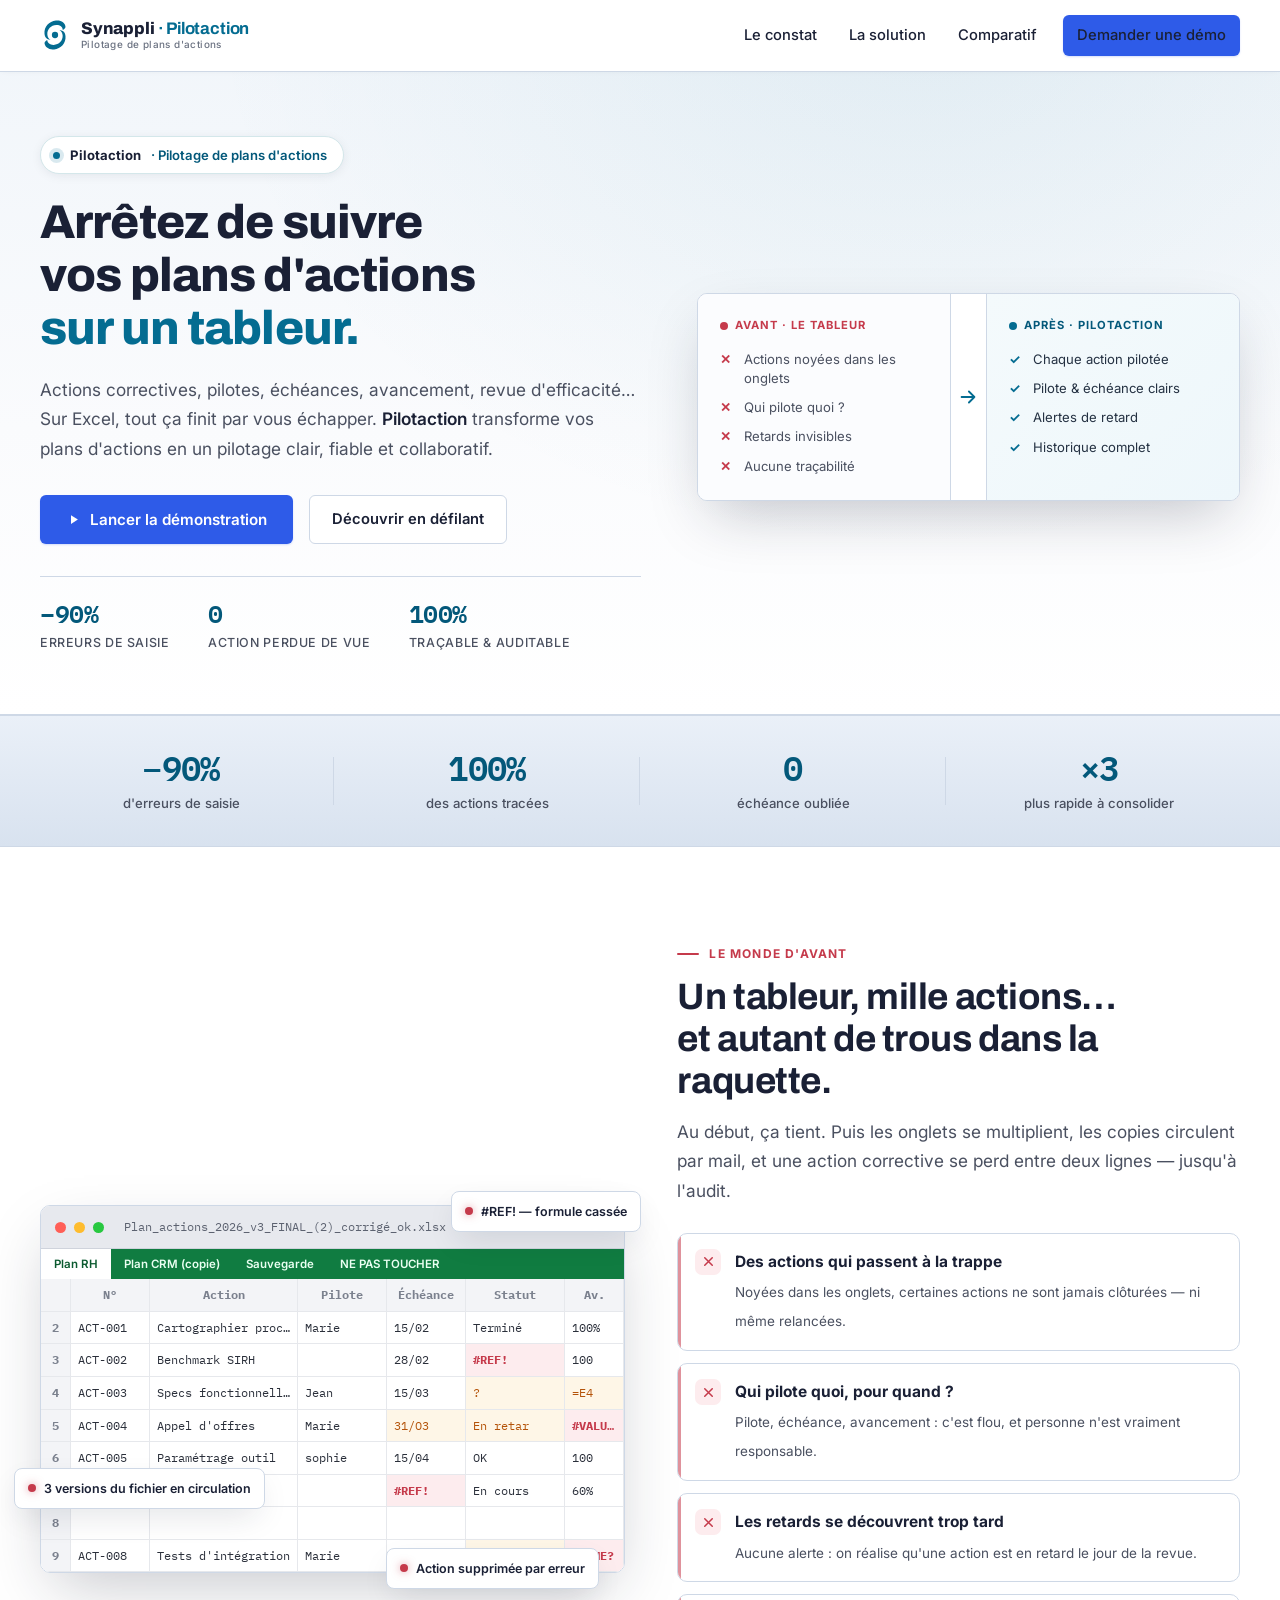
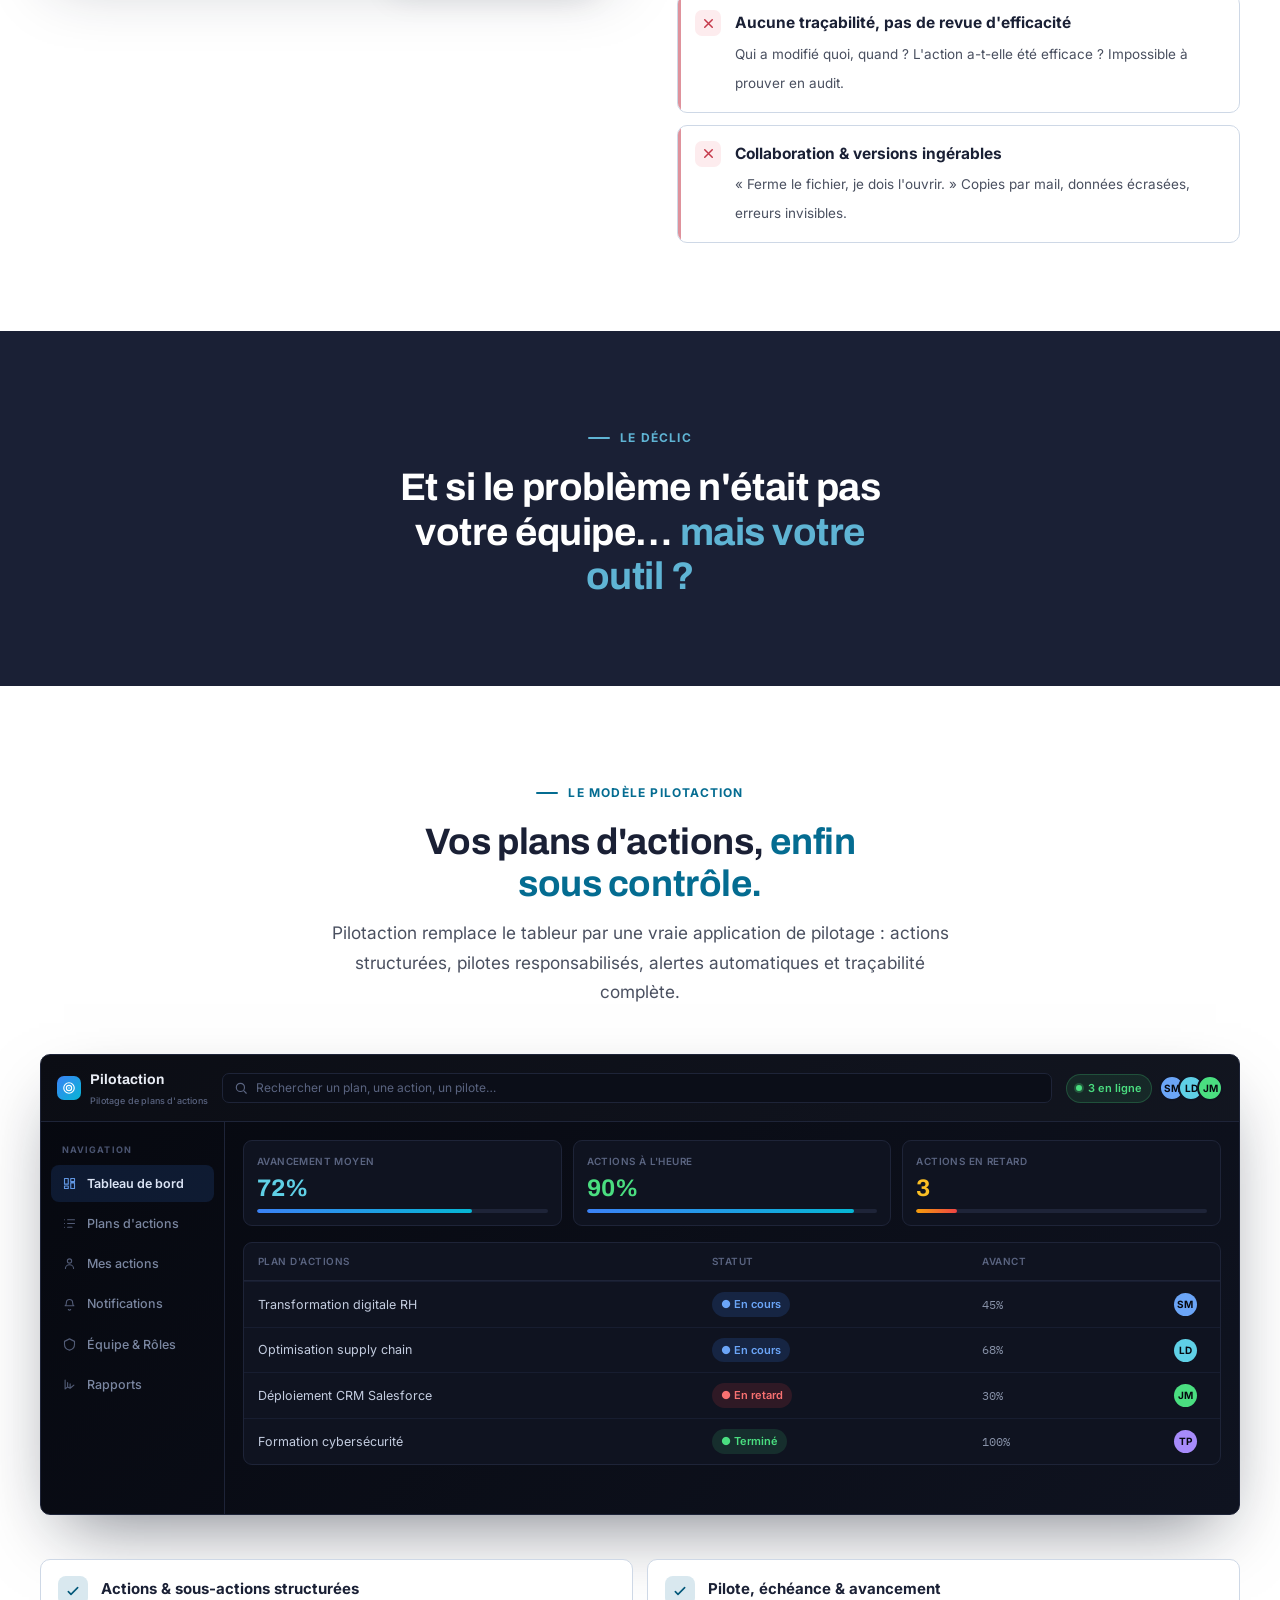
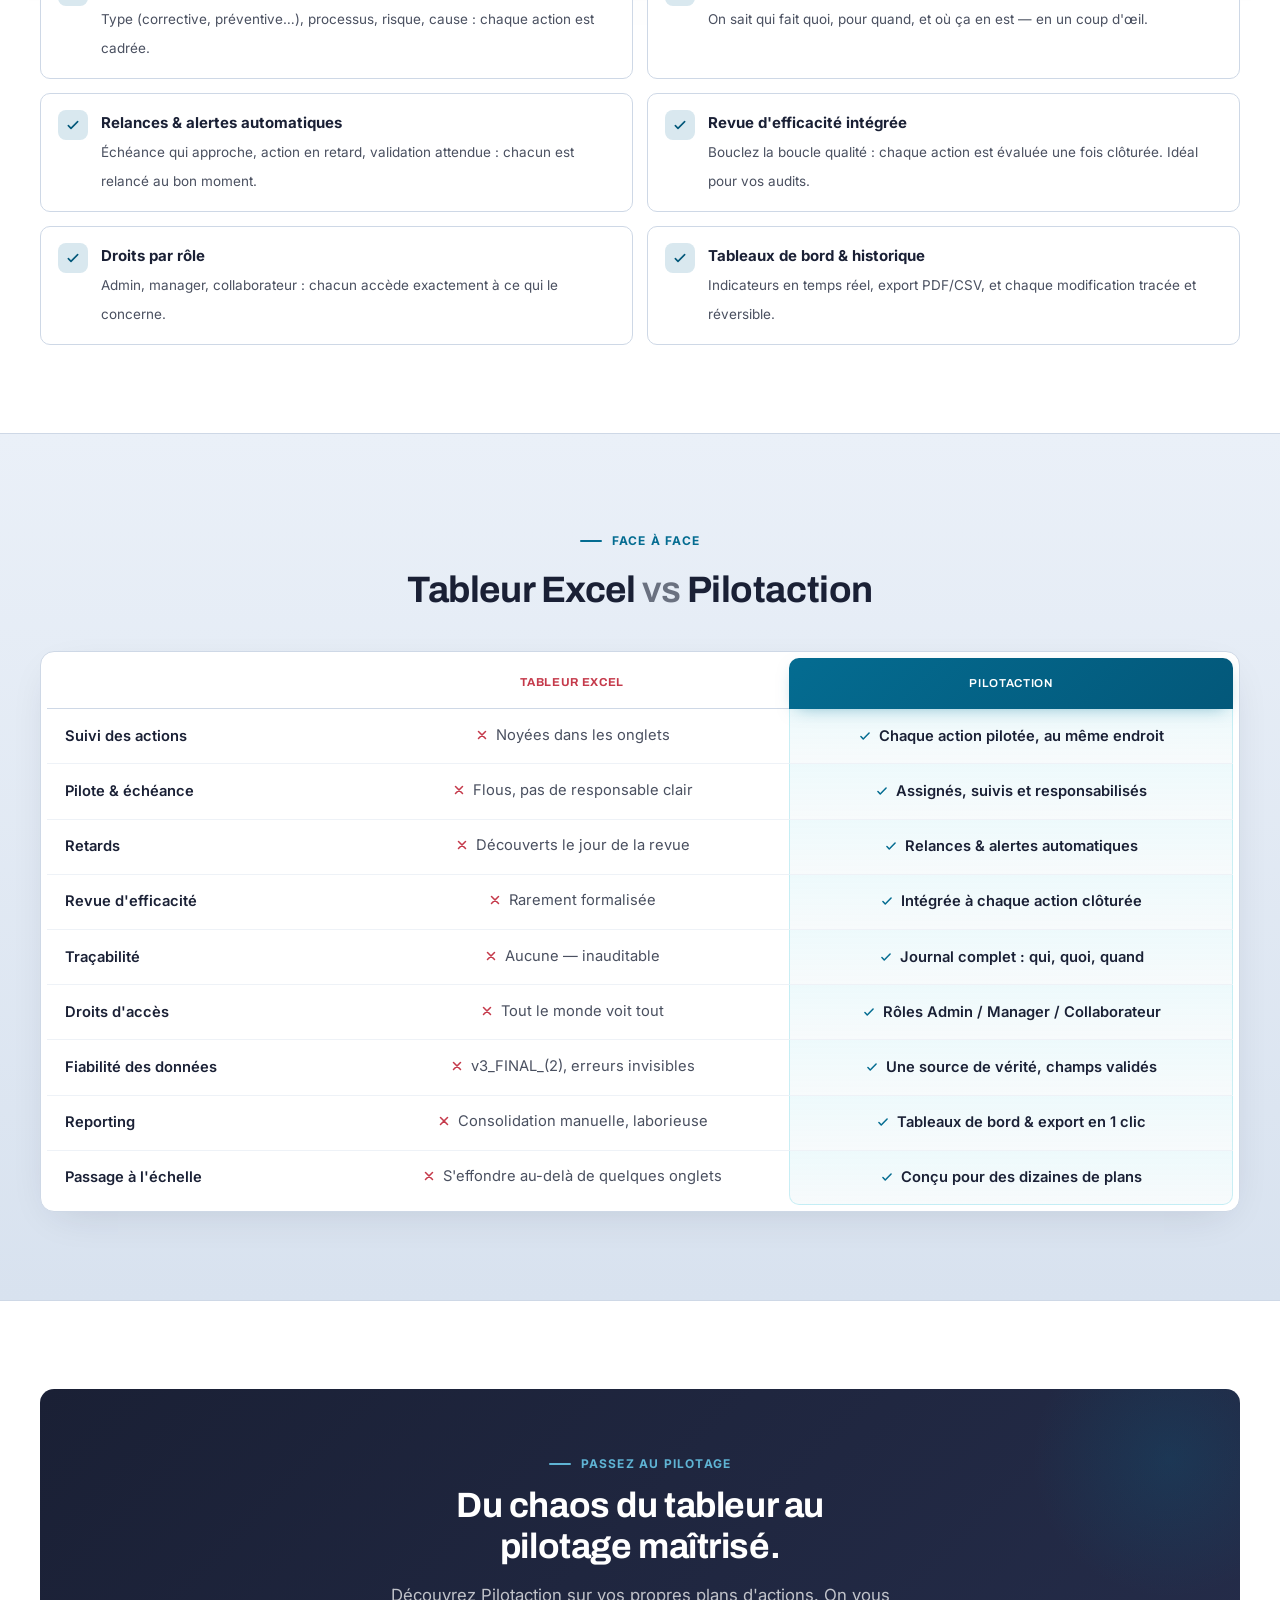
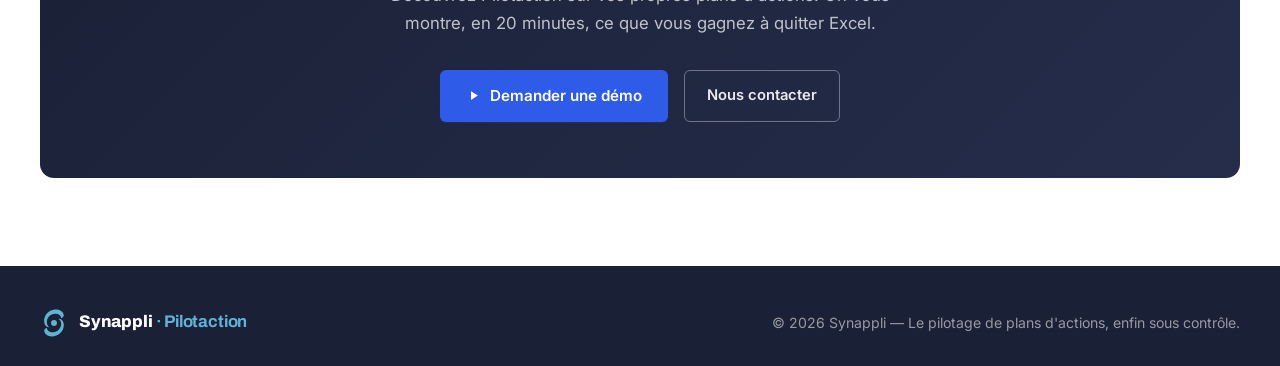
==== commit ec98b954: "Intègre le logo Synappli et recale le contenu sur Pilotaction (plans d'actions) - Logo Synappli recr" ====
--- a/index.html
+++ b/index.html
@@ -3,8 +3,8 @@
 <head>
 <meta charset="UTF-8" />
 <meta name="viewport" content="width=device-width, initial-scale=1.0" />
-<title>Pilotaction — Du tableur au pilotage | Synappli</title>
-<meta name="description" content="Présentation Synappli : pourquoi piloter son activité sur Excel devient ingérable (erreurs, perte de données, versions), et comment l'application Pilotaction apporte une gestion fine, fiable et collaborative." />
+<title>Pilotaction — Pilotez vos plans d'actions | Synappli</title>
+<meta name="description" content="Présentation Synappli : pourquoi suivre ses plans d'actions sur Excel devient ingérable (erreurs, retards invisibles, perte de données), et comment l'application Pilotaction apporte un pilotage fin, fiable et collaboratif — pilotes, échéances, alertes, revue d'efficacité, droits par rôle." />
 <link rel="preconnect" href="https://fonts.googleapis.com" />
 <link rel="preconnect" href="https://fonts.gstatic.com" crossorigin />
 <link href="https://fonts.googleapis.com/css2?family=Archivo:wght@600;700;800&family=Inter:wght@400;500;600;700&family=IBM+Plex+Mono:wght@500;600&display=swap" rel="stylesheet" />
@@ -12,6 +12,7 @@
   /* =========================================================
      PILOTACTION × SYNAPPLI — Présentation animée
      Direction artistique reprise du site Synappli.
+     Produit : Pilotaction — Pilotage de plans d'actions.
      Page autonome (hors polices Google, déjà chargées par le site).
      ========================================================= */
 
@@ -24,7 +25,6 @@
     --gray:#4a5060; --gray-soft:#6a7180;
     --light:#ced8e6; --light-soft:#dde4ee; --text:#1a2035;
 
-    /* couleurs sémantiques (usage restreint : "problème" / "succès") */
     --bad:#c53a4b; --bad-l:#fdecee; --bad-d:#9b2c3a;
     --warn:#b45309; --warn-l:#fef6e7;
     --ok:#0f9d58; --ok-l:#e7f6ee;
@@ -55,9 +55,12 @@
 
   .container { width:100%; max-width:var(--max); margin:0 auto; padding:0 40px; }
   h1,h2,h3 { font-family:var(--display); color:var(--navy); letter-spacing:-.012em; line-height:1.15; }
-  .mono { font-family:var(--mono); font-variant-numeric:tabular-nums; }
-
-  /* ---------- Eyebrow / labels (repris du site) ---------- */
+
+  /* Logo Synappli (SVG vectoriel) */
+  .s-logo { display:block; color:var(--teal); }
+  .s-logo svg { display:block; width:100%; height:100%; }
+
+  /* ---------- Eyebrow / labels ---------- */
   .section-label {
     display:inline-flex; align-items:center; gap:10px;
     font-size:.75rem; font-weight:700; text-transform:uppercase; letter-spacing:.1em;
@@ -67,7 +70,7 @@
   .section-label.rose { color:var(--bad); }
   .section-label.on-dark { color:#5fb4d4; }
 
-  /* ---------- Buttons (repris du site) ---------- */
+  /* ---------- Buttons ---------- */
   .btn-primary {
     display:inline-flex; align-items:center; gap:9px;
     background:var(--blue); color:#fff; font-weight:600; font-size:.95rem;
@@ -108,19 +111,15 @@
   }
   .nav-inner { width:100%; max-width:var(--max); margin:0 auto; display:flex; align-items:center; gap:12px; }
   .site-logo { display:flex; align-items:center; gap:11px; }
-  .logo-mark {
-    width:34px; height:34px; border-radius:9px; display:grid; place-items:center;
-    background:linear-gradient(135deg,var(--teal) 0,var(--teal-d) 100%); box-shadow:var(--shadow-teal);
-  }
-  .logo-mark svg { width:19px; height:19px; }
-  .logo-wordmark { font-family:var(--display); font-weight:800; color:var(--navy); font-size:1.05rem; letter-spacing:-.01em; }
+  .site-logo .s-logo { width:30px; height:36px; }
+  .logo-wordmark { font-family:var(--display); font-weight:800; color:var(--navy); font-size:1.05rem; letter-spacing:-.01em; line-height:1; }
   .logo-wordmark span { color:var(--teal); font-weight:700; }
+  .logo-wordmark small { display:block; font-family:var(--font); font-size:.62rem; font-weight:500; color:var(--gray-soft); letter-spacing:.04em; margin-top:3px; text-transform:none; }
   .nav-menu { display:flex; align-items:center; gap:4px; list-style:none; margin-left:auto; }
   .nav-menu a { font-size:.92rem; font-weight:500; color:var(--navy); padding:8px 14px; border-radius:var(--r); transition:background .15s,color .15s; }
   .nav-menu a:hover { background:var(--off); }
 
   /* ---------- Sections ---------- */
-  section { position:relative; }
   .section { padding:88px 0; }
   .section-inner { max-width:var(--max); margin:0 auto; padding:0 40px; }
   .section-bg { background:linear-gradient(180deg,var(--off) 0,var(--off-2) 100%); border-top:1px solid var(--light); border-bottom:1px solid var(--light); }
@@ -132,7 +131,6 @@
   .center { text-align:center; }
   .center .lead { margin-left:auto; margin-right:auto; }
 
-  /* Reveal on scroll (repris du site) */
   .reveal { opacity:0; transform:translateY(16px); transition:opacity .6s ease,transform .6s ease; }
   .reveal.in-view { opacity:1; transform:none; }
   .reveal.d1 { transition-delay:.08s; } .reveal.d2 { transition-delay:.16s; }
@@ -158,22 +156,17 @@
   .hero-badge .dot { width:7px; height:7px; border-radius:50%; background:var(--teal); box-shadow:0 0 0 4px rgba(4,108,145,.15); animation:pulse 2.4s ease-in-out infinite; }
   .hero-badge strong { color:var(--navy); font-weight:700; }
   @keyframes pulse { 0%,100%{ box-shadow:0 0 0 4px rgba(4,108,145,.15) } 50%{ box-shadow:0 0 0 7px rgba(4,108,145,.04) } }
-  .hero h1 { font-size:clamp(2.1rem,3.7vw,3.1rem); font-weight:800; line-height:1.12; margin-bottom:1.25rem; letter-spacing:-.018em; max-width:15ch; }
+  .hero h1 { font-size:clamp(2.1rem,3.7vw,3.05rem); font-weight:800; line-height:1.12; margin-bottom:1.25rem; letter-spacing:-.018em; max-width:15ch; }
   .hero h1 .accent { color:var(--teal); }
   .hero p.lead { margin-bottom:2rem; }
   .hero p.lead strong { color:var(--navy); font-weight:600; }
-  .kpi-strip { display:flex; flex-wrap:wrap; gap:1.1rem 2.6rem; padding:1.4rem 0 .25rem; border-top:1px solid var(--light); margin-top:2rem; }
+  .kpi-strip { display:flex; flex-wrap:wrap; gap:1.1rem 2.4rem; padding:1.4rem 0 .25rem; border-top:1px solid var(--light); margin-top:2rem; }
   .kpi-strip .kpi { display:flex; flex-direction:column; }
-  .kpi-strip .kpi-num { font-family:var(--mono); font-size:1.6rem; font-weight:600; color:var(--teal-d); line-height:1.1; letter-spacing:-.02em; font-variant-numeric:tabular-nums; }
+  .kpi-strip .kpi-num { font-family:var(--mono); font-size:1.55rem; font-weight:600; color:var(--teal-d); line-height:1.1; letter-spacing:-.02em; font-variant-numeric:tabular-nums; }
   .kpi-strip .kpi-lbl { font-size:.78rem; color:var(--gray); text-transform:uppercase; letter-spacing:.05em; margin-top:.35rem; font-weight:500; }
 
-  /* Hero visual : mini avant/après */
   .hero-visual { position:relative; }
-  .ba-teaser {
-    display:grid; grid-template-columns:1fr auto 1fr; align-items:stretch;
-    border:1px solid var(--light); border-radius:var(--r-lg); overflow:hidden;
-    box-shadow:var(--shadow-lg); background:#fff;
-  }
+  .ba-teaser { display:grid; grid-template-columns:1fr auto 1fr; align-items:stretch; border:1px solid var(--light); border-radius:var(--r-lg); overflow:hidden; box-shadow:var(--shadow-lg); background:#fff; }
   .ba-side { padding:1.4rem 1.4rem 1.5rem; }
   .ba-side .ba-h { font-size:.7rem; font-weight:700; text-transform:uppercase; letter-spacing:.09em; display:flex; align-items:center; gap:.45rem; margin-bottom:.9rem; }
   .ba-before { background:#fbfcfe; }
@@ -185,7 +178,7 @@
   .ba-after .ba-dot { background:var(--teal); }
   .ba-line { display:flex; align-items:flex-start; gap:.55rem; font-size:.82rem; color:var(--gray); line-height:1.45; margin-bottom:.65rem; }
   .ba-line:last-child { margin-bottom:0; }
-  .ba-line .ic { flex:0 0 auto; width:15px; height:15px; margin-top:1px; }
+  .ba-line .ic { flex:0 0 auto; width:15px; font-weight:700; }
   .ba-before .ba-line .ic { color:var(--bad); }
   .ba-after .ba-line .ic { color:var(--teal); }
   .ba-after .ba-line { color:#243142; }
@@ -193,7 +186,7 @@
   .ba-arrow svg { width:22px; height:22px; }
 
   /* =========================================================
-     STATS BAND (repris du site)
+     STATS BAND
      ========================================================= */
   .stats-band { padding:34px 0; }
   .stats-band-inner { max-width:var(--max); margin:0 auto; padding:0 40px; display:grid; grid-template-columns:repeat(4,1fr); gap:1.5rem; }
@@ -207,10 +200,7 @@
      ========================================================= */
   .split { display:grid; grid-template-columns:1.02fr .98fr; gap:52px; align-items:center; }
   .win-shell { position:relative; }
-  .window {
-    border-radius:var(--r-lg); overflow:hidden; box-shadow:var(--shadow-lg); border:1px solid var(--light);
-    transform:perspective(1600px) rotateY(5deg) rotateX(1.5deg); transition:transform .8s cubic-bezier(.2,.7,.2,1);
-  }
+  .window { border-radius:var(--r-lg); overflow:hidden; box-shadow:var(--shadow-lg); border:1px solid var(--light); transform:perspective(1600px) rotateY(5deg) rotateX(1.5deg); transition:transform .8s cubic-bezier(.2,.7,.2,1); }
   .split.in-view .window { transform:perspective(1600px) rotateY(0) rotateX(0); }
   .win-bar { display:flex; align-items:center; gap:8px; padding:11px 14px; background:#E7E9EE; border-bottom:1px solid #cfd3dc; }
   .dot { width:11px; height:11px; border-radius:50%; }
@@ -220,8 +210,8 @@
   .xl-ribbon { display:flex; align-items:center; background:#107C41; height:30px; }
   .xl-ribbon .tab { color:#eafff2; font-size:11.5px; padding:0 13px; height:100%; display:flex; align-items:center; font-weight:600; white-space:nowrap; }
   .xl-ribbon .tab.active { background:#fff; color:#0B5A2F; }
-  .grid { display:grid; grid-template-columns:34px repeat(6,1fr); font-size:12px; font-family:var(--mono); }
-  .grid .c { border-right:1px solid #E6E8EC; border-bottom:1px solid #E6E8EC; padding:6px 8px; min-height:28px; white-space:nowrap; overflow:hidden; text-overflow:ellipsis; background:#fff; color:#2a2f3a; }
+  .grid { display:grid; grid-template-columns:30px .8fr 1.5fr .9fr .8fr 1fr .6fr; font-size:11.5px; font-family:var(--mono); }
+  .grid .c { border-right:1px solid #E6E8EC; border-bottom:1px solid #E6E8EC; padding:6px 7px; min-height:28px; white-space:nowrap; overflow:hidden; text-overflow:ellipsis; background:#fff; color:#2a2f3a; }
   .grid .head { background:#F3F4F7; color:#7b818e; text-align:center; font-weight:700; }
   .grid .rownum { background:#F3F4F7; color:#7b818e; text-align:center; font-weight:700; }
   .grid .err { background:var(--bad-l); color:var(--bad); font-weight:700; }
@@ -232,11 +222,7 @@
   .grid .ghostrow { animation:ghostdelete 4.6s ease-in-out infinite; }
   @keyframes ghostdelete { 0%,40%{ opacity:1 } 55%,75%{ opacity:.12; transform:translateX(6px) } 90%,100%{ opacity:1; transform:none } }
 
-  .toast {
-    position:absolute; z-index:5; background:#fff; border:1px solid var(--light);
-    padding:9px 13px; border-radius:8px; font-size:12.5px; font-weight:600; color:var(--navy);
-    box-shadow:var(--shadow-md); display:flex; align-items:center; gap:8px; opacity:0; transform:translateY(8px) scale(.96);
-  }
+  .toast { position:absolute; z-index:5; background:#fff; border:1px solid var(--light); padding:9px 13px; border-radius:8px; font-size:12.5px; font-weight:600; color:var(--navy); box-shadow:var(--shadow-md); display:flex; align-items:center; gap:8px; opacity:0; transform:translateY(8px) scale(.96); }
   .split.in-view .toast { animation:pop .6s forwards; }
   .split.in-view .toast.t1 { animation-delay:.7s; }
   .split.in-view .toast.t2 { animation-delay:1.05s; }
@@ -247,7 +233,6 @@
   .toast.t2 { bottom:64px; left:-26px; }
   .toast.t3 { bottom:-16px; right:26px; }
 
-  /* pain cards */
   .pains { display:flex; flex-direction:column; gap:12px; }
   .pain { display:flex; gap:14px; align-items:flex-start; padding:15px 17px; border-radius:var(--r-lg); background:#fff; border:1px solid var(--light); position:relative; overflow:hidden; transition:border-color .2s, box-shadow .2s; }
   .pain::before { content:""; position:absolute; top:0; left:0; bottom:0; width:3px; background:var(--bad); opacity:.55; }
@@ -258,13 +243,14 @@
   .pain span { color:var(--gray); font-size:13.5px; line-height:1.5; }
 
   /* =========================================================
-     App Pilotaction (fond sombre, style .app-demo-preview du site)
+     App Pilotaction (fond sombre, style app réelle)
      ========================================================= */
   .app { border-radius:var(--r-lg); overflow:hidden; border:1px solid #1e2438; background:linear-gradient(135deg,#06080f 0,#0f1320 100%); box-shadow:0 30px 70px -24px rgba(10,16,32,.55); }
   .app-top { display:flex; align-items:center; gap:14px; padding:13px 16px; border-bottom:1px solid #1e2438; background:rgba(255,255,255,.02); }
   .app-logo { display:flex; align-items:center; gap:9px; color:#e8ecf4; font-family:var(--display); font-weight:700; font-size:14px; }
-  .app-logo .lm { width:22px; height:22px; border-radius:6px; display:grid; place-items:center; background:linear-gradient(135deg,#0788b4,#046c91); }
-  .app-logo .lm svg { width:13px; height:13px; }
+  .app-logo .lm { width:24px; height:24px; border-radius:7px; display:grid; place-items:center; background:linear-gradient(135deg,#3b82f6,#06b6d4); }
+  .app-logo .lm svg { width:14px; height:14px; }
+  .app-logo small { display:block; font-family:var(--font); font-size:9px; font-weight:500; color:#5a6480; letter-spacing:.02em; margin-top:1px; }
   .app-search { flex:1; height:30px; border-radius:7px; background:#0b0e18; border:1px solid #1e2438; display:flex; align-items:center; padding:0 11px; color:#5a6480; font-size:12px; gap:8px; }
   .app-live { display:inline-flex; align-items:center; gap:6px; font-size:11px; color:#4ade80; font-weight:600; background:rgba(74,222,128,.1); padding:4px 9px; border-radius:100px; border:1px solid rgba(74,222,128,.22); }
   .app-live .d { width:6px; height:6px; border-radius:50%; background:#4ade80; box-shadow:0 0 0 2px rgba(74,222,128,.25); animation:appdot 2s infinite; }
@@ -272,54 +258,58 @@
   .avatars { display:flex; }
   .avatars span { width:26px; height:26px; border-radius:50%; margin-left:-7px; border:2px solid #0f1320; display:grid; place-items:center; font-size:10px; font-weight:700; color:#06080f; font-family:var(--font); }
 
-  .app-body { display:grid; grid-template-columns:168px 1fr; min-height:388px; }
+  .app-body { display:grid; grid-template-columns:184px 1fr; min-height:392px; }
   .app-side { border-right:1px solid #1e2438; padding:14px 10px; display:flex; flex-direction:column; gap:3px; }
-  .nav-i { display:flex; align-items:center; gap:10px; padding:9px 11px; border-radius:8px; font-size:12.5px; color:#7a86a0; font-weight:500; }
+  .side-h { font-size:9px; font-weight:700; color:#4a5470; text-transform:uppercase; letter-spacing:.12em; padding:6px 11px 4px; }
+  .nav-i { display:flex; align-items:center; gap:10px; padding:8px 11px; border-radius:8px; font-size:12.5px; color:#7a86a0; font-weight:500; }
   .nav-i.active { background:rgba(59,130,246,.14); color:#dbe4f5; font-weight:600; }
   .nav-i.active .ic { color:#6ba5f7; }
-  .nav-i .ic { width:15px; height:15px; opacity:.9; color:#5a6480; }
+  .nav-i .ic { width:15px; height:15px; opacity:.9; color:#5a6480; flex:none; }
   .app-main { padding:18px; display:flex; flex-direction:column; gap:16px; }
   .mini-dash { display:grid; grid-template-columns:repeat(3,1fr); gap:11px; }
   .mini-kpi { background:#0f1320; border:1px solid #1e2438; border-radius:9px; padding:12px 13px; }
   .mini-kpi .ml { font-size:.62rem; color:#5a6480; text-transform:uppercase; letter-spacing:.04em; font-weight:600; }
   .mini-kpi .mv { font-family:var(--display); font-size:1.5rem; font-weight:700; color:#e8ecf4; line-height:1; margin-top:6px; }
-  .mini-kpi .mv.teal { color:#5fd0e6; } .mini-kpi .mv.green { color:#4ade80; }
+  .mini-kpi .mv.teal { color:#5fd0e6; } .mini-kpi .mv.green { color:#4ade80; } .mini-kpi .mv.amber { color:#fbbf24; }
   .mini-kpi .mbar { height:4px; border-radius:2px; background:#1e2438; margin-top:9px; overflow:hidden; }
-  .mini-kpi .mbar span { display:block; height:100%; width:0; border-radius:2px; background:linear-gradient(90deg,#0788b4,#3b82f6); transition:width 1.3s cubic-bezier(.2,.7,.2,1); }
+  .mini-kpi .mbar span { display:block; height:100%; width:0; border-radius:2px; background:linear-gradient(90deg,#3b82f6,#06b6d4); transition:width 1.3s cubic-bezier(.2,.7,.2,1); }
+  .mini-kpi .mbar.a span { background:linear-gradient(90deg,#f59e0b,#ef4444); }
   .app.in-view .mini-kpi .mbar span { width:var(--w,70%); }
 
   .dtable { background:#0f1320; border:1px solid #1e2438; border-radius:9px; overflow:hidden; }
-  .dtable .th,.dtable .tr { display:grid; grid-template-columns:1.6fr 1fr .9fr 34px; gap:8px; align-items:center; padding:10px 14px; font-size:12.5px; }
+  .dtable .th,.dtable .tr { display:grid; grid-template-columns:1.7fr 1fr .7fr 32px; gap:8px; align-items:center; padding:10px 14px; font-size:12.5px; }
   .dtable .th { color:#5a6480; font-weight:600; font-size:.62rem; letter-spacing:.05em; text-transform:uppercase; border-bottom:1px solid #1e2438; }
   .dtable .tr { border-top:1px solid #171d30; color:#c3ccdf; }
   .dtable .tr.fresh { animation:slidein .7s cubic-bezier(.2,.7,.2,1); }
   @keyframes slidein { from{ opacity:0; transform:translateY(-10px); background:rgba(59,130,246,.14) } to{ opacity:1 } }
-  .pill { display:inline-flex; align-items:center; gap:6px; font-size:11px; font-weight:600; padding:3px 9px; border-radius:100px; }
+  .dtable .av { font-family:var(--mono); color:#8892a8; font-size:11.5px; }
+  .pill { display:inline-flex; align-items:center; gap:6px; font-size:11px; font-weight:600; padding:3px 9px; border-radius:100px; white-space:nowrap; }
   .pill.ok { background:rgba(74,222,128,.13); color:#4ade80; }
   .pill.run { background:rgba(59,130,246,.16); color:#6ba5f7; }
-  .pill.late { background:rgba(251,191,36,.14); color:#fbbf24; }
+  .pill.late { background:rgba(239,68,68,.14); color:#f87171; }
+  .pill.plan { background:rgba(148,163,184,.14); color:#9aa6c0; }
   .who { width:23px; height:23px; border-radius:50%; display:grid; place-items:center; font-size:10px; font-weight:700; color:#06080f; font-family:var(--font); }
 
-  .log-toast { position:absolute; right:-18px; bottom:40px; z-index:6; width:248px; background:#0f1320; border:1px solid #1e2438; border-radius:10px; padding:12px 14px; box-shadow:0 22px 50px -18px rgba(0,0,0,.6); opacity:0; transform:translateX(20px); }
+  .log-toast { position:absolute; right:-18px; bottom:40px; z-index:6; width:250px; background:#0f1320; border:1px solid #1e2438; border-radius:10px; padding:12px 14px; box-shadow:0 22px 50px -18px rgba(0,0,0,.6); opacity:0; transform:translateX(20px); }
   .app.in-view .log-toast { animation:pop .6s .9s forwards; }
   .log-toast .lt-h { font-size:.62rem; color:#5a6480; text-transform:uppercase; letter-spacing:.08em; font-weight:700; margin-bottom:9px; }
-  .log-row { display:flex; gap:9px; font-size:11.5px; padding:5px 0; color:#8892a8; }
+  .log-row { display:flex; gap:9px; font-size:11.5px; padding:5px 0; color:#8892a8; line-height:1.4; }
   .log-row b { color:#dbe4f5; font-weight:600; }
   .log-row .tk { color:#5fd0e6; }
-
-  /* benefits (cartes style .feature du site) */
+  .log-row .rd { color:#f87171; }
+
   .benefits { display:grid; grid-template-columns:1fr 1fr; gap:14px; }
   .ben { display:flex; gap:13px; align-items:flex-start; padding:16px 17px; border-radius:var(--r-lg); background:#fff; border:1px solid var(--light); position:relative; overflow:hidden; transition:border-color .2s,transform .2s,box-shadow .2s; }
   .ben::before { content:""; position:absolute; top:0; left:0; right:0; height:3px; background:linear-gradient(90deg,var(--teal),var(--teal-d)); transform:scaleX(0); transform-origin:left; transition:transform .25s ease; }
   .ben:hover { border-color:var(--teal-l); transform:translateY(-2px); box-shadow:var(--shadow-md); }
   .ben:hover::before { transform:scaleX(1); }
-  .ben .v { flex:0 0 auto; width:28px; height:28px; border-radius:8px; display:grid; place-items:center; background:var(--teal-l); color:var(--teal-d); }
+  .ben .v { flex:0 0 auto; width:30px; height:30px; border-radius:8px; display:grid; place-items:center; background:var(--teal-l); color:var(--teal-d); }
   .ben .v svg { width:16px; height:16px; }
   .ben b { display:block; font-size:15px; color:var(--navy); margin-bottom:2px; }
   .ben span { color:var(--gray); font-size:13.5px; line-height:1.5; }
 
   /* =========================================================
-     Tableau comparatif (repris du site : .compare-table)
+     Tableau comparatif (.compare-table du site)
      ========================================================= */
   .compare-wrap { overflow-x:auto; border-radius:14px; background:#fff; box-shadow:0 12px 40px -16px rgba(26,32,53,.16); border:1px solid var(--light); padding:6px; margin-top:2.5rem; }
   .compare-table { width:100%; border-collapse:separate; border-spacing:0; min-width:720px; font-size:.92rem; }
@@ -329,7 +319,6 @@
   .compare-table thead .th-excel { color:var(--bad); }
   .compare-table tbody th { font-weight:600; color:var(--navy); width:26%; font-size:.92rem; }
   .compare-table td { color:var(--gray); }
-  .compare-table .td-excel { color:var(--gray); }
   .compare-table .td-excel .xm { color:var(--bad); margin-right:7px; vertical-align:-2px; display:inline-block; }
   .compare-table .td-excel .xm svg { width:14px; height:14px; }
   .compare-table tbody tr:last-child th,.compare-table tbody tr:last-child td { border-bottom:0; }
@@ -343,26 +332,22 @@
   .compare-table tbody tr:hover .ct-highlight { background:linear-gradient(180deg,rgba(6,182,212,.12),rgba(4,108,145,.06)); }
 
   /* =========================================================
-     CTA (style .section-dark + guide-block du site)
+     CTA + footer
      ========================================================= */
-  .cta-block {
-    background:linear-gradient(135deg,var(--navy) 0,#252d4b 100%); color:#fff;
-    border-radius:14px; padding:56px 48px; text-align:center; position:relative; overflow:hidden;
-  }
+  .cta-block { background:linear-gradient(135deg,var(--navy) 0,#252d4b 100%); color:#fff; border-radius:14px; padding:56px 48px; text-align:center; position:relative; overflow:hidden; }
   .cta-block::after { content:""; position:absolute; top:-80px; right:-80px; width:300px; height:300px; background:radial-gradient(circle,rgba(4,108,145,.2) 0,transparent 65%); pointer-events:none; }
   .cta-block > * { position:relative; z-index:1; }
   .cta-block .section-label { justify-content:center; }
   .cta-block h2 { color:#fff; font-size:clamp(1.6rem,2.8vw,2.2rem); margin:0 auto .9rem; max-width:18ch; }
-  .cta-block p { color:rgba(255,255,255,.72); max-width:46ch; margin:0 auto 2rem; font-size:1.05rem; }
+  .cta-block p { color:rgba(255,255,255,.72); max-width:48ch; margin:0 auto 2rem; font-size:1.05rem; }
   .cta-block .btn-row { justify-content:center; }
 
-  /* Footer */
   footer { background:var(--navy); color:rgba(255,255,255,.55); padding:40px 0 26px; }
   .footer-inner { max-width:var(--max); margin:0 auto; padding:0 40px; display:flex; align-items:center; justify-content:space-between; flex-wrap:wrap; gap:16px; font-size:.88rem; }
-  .footer-inner .site-logo .logo-wordmark { color:#fff; }
-  .footer-inner .site-logo .logo-wordmark span { color:#5fb4d4; }
-
-  /* auto-demo flag */
+  .footer-inner .site-logo .s-logo { color:#5fb4d4; }
+  .footer-inner .logo-wordmark { color:#fff; }
+  .footer-inner .logo-wordmark span { color:#5fb4d4; }
+
   .demo-flag { position:fixed; bottom:22px; left:50%; transform:translateX(-50%) translateY(20px); z-index:150; background:#fff; border:1px solid var(--light); padding:10px 16px; border-radius:100px; font-size:13px; font-weight:600; color:var(--navy); box-shadow:var(--shadow-lg); display:flex; align-items:center; gap:12px; opacity:0; pointer-events:none; transition:opacity .3s,transform .3s; }
   .demo-flag.show { opacity:1; transform:translateX(-50%) translateY(0); pointer-events:auto; }
   .demo-flag .pl { color:var(--teal-d); display:inline-flex; align-items:center; gap:7px; }
@@ -381,6 +366,7 @@
     .stat-item:nth-child(2)::after { display:none; }
     .app-body { grid-template-columns:1fr; }
     .app-side { flex-direction:row; overflow-x:auto; border-right:none; border-bottom:1px solid #1e2438; }
+    .side-h { display:none; }
     .nav-i span { display:none; }
     .log-toast { position:static; width:auto; margin-top:8px; opacity:1; transform:none; }
     .app.in-view .log-toast { animation:none; }
@@ -399,7 +385,6 @@
     .btn-row { flex-direction:column; }
     .btn-primary,.btn-outline,.btn-outline-white { justify-content:center; }
   }
-
   @media (prefers-reduced-motion:reduce) {
     * { animation:none !important; transition:none !important; scroll-behavior:auto !important; }
     .reveal { opacity:1; transform:none; }
@@ -412,14 +397,23 @@
 
 <div class="scrubber" id="scrubber"></div>
 
+<!-- Logo Synappli réutilisable (defs) — instancié via <use> -->
+<svg width="0" height="0" style="position:absolute" aria-hidden="true">
+  <defs>
+    <g id="synappli-mark">
+      <path d="M170 66 C168 38 140 20 106 24 C60 29 26 66 30 112 C32 138 48 152 70 151 C58 146 50 132 49 116 C47 82 74 55 108 54 C133 53 150 66 152 86 C160 82 168 76 170 66 Z"/>
+      <path transform="rotate(180 100 120)" d="M170 66 C168 38 140 20 106 24 C60 29 26 66 30 112 C32 138 48 152 70 151 C58 146 50 132 49 116 C47 82 74 55 108 54 C133 53 150 66 152 86 C160 82 168 76 170 66 Z"/>
+      <circle cx="100" cy="120" r="21"/>
+    </g>
+  </defs>
+</svg>
+
 <!-- ===================== NAV ===================== -->
 <header id="nav">
   <div class="nav-inner">
     <a class="site-logo" href="#top">
-      <span class="logo-mark" aria-hidden="true">
-        <svg viewBox="0 0 24 24" fill="none"><path d="M4 20V10M9 20V4M14 20v-7M19 20V8" stroke="#fff" stroke-width="2.6" stroke-linecap="round"/></svg>
-      </span>
-      <span class="logo-wordmark">Synappli <span>· Pilotaction</span></span>
+      <span class="s-logo"><svg viewBox="0 0 200 240" fill="currentColor" aria-hidden="true"><use href="#synappli-mark"/></svg></span>
+      <span class="logo-wordmark">Synappli <span>· Pilotaction</span><small>Pilotage de plans d'actions</small></span>
     </a>
     <nav class="nav-menu">
       <a href="#excel">Le constat</a>
@@ -436,12 +430,12 @@
 <section class="hero" data-scene>
   <div class="hero-inner">
     <div class="hero-text">
-      <span class="hero-badge reveal"><span class="dot"></span> Présentation <strong>Pilotaction</strong></span>
-      <h1 class="reveal d1">Arrêtez de piloter votre activité <span class="accent">sur un tableur.</span></h1>
+      <span class="hero-badge reveal"><span class="dot"></span> <strong>Pilotaction</strong> · Pilotage de plans d'actions</span>
+      <h1 class="reveal d1">Arrêtez de suivre vos plans d'actions <span class="accent">sur un tableur.</span></h1>
       <p class="lead reveal d2">
-        Excel a rendu service. Mais pour piloter des projets, des équipes et des données au quotidien,
-        il devient une source d'erreurs, de pertes et de temps perdu. Voici comment
-        <strong>Pilotaction</strong> remet de l'ordre.
+        Actions correctives, pilotes, échéances, avancement, revue d'efficacité… Sur Excel, tout ça
+        finit par vous échapper. <strong>Pilotaction</strong> transforme vos plans d'actions en un
+        pilotage clair, fiable et collaboratif.
       </p>
       <div class="btn-row reveal d3">
         <button class="btn-primary" id="playDemo">
@@ -452,8 +446,8 @@
       </div>
       <div class="kpi-strip reveal d4">
         <div class="kpi"><span class="kpi-num">−90%</span><span class="kpi-lbl">Erreurs de saisie</span></div>
-        <div class="kpi"><span class="kpi-num">1</span><span class="kpi-lbl">Source de vérité</span></div>
-        <div class="kpi"><span class="kpi-num">100%</span><span class="kpi-lbl">Traçable</span></div>
+        <div class="kpi"><span class="kpi-num">0</span><span class="kpi-lbl">Action perdue de vue</span></div>
+        <div class="kpi"><span class="kpi-num">100%</span><span class="kpi-lbl">Traçable &amp; auditable</span></div>
       </div>
     </div>
 
@@ -461,9 +455,9 @@
       <div class="ba-teaser">
         <div class="ba-side ba-before">
           <div class="ba-h"><span class="ba-dot"></span> Avant · le tableur</div>
-          <div class="ba-line"><span class="ic">✕</span> Erreurs invisibles</div>
-          <div class="ba-line"><span class="ic">✕</span> 3 versions du fichier</div>
-          <div class="ba-line"><span class="ic">✕</span> Perte de données</div>
+          <div class="ba-line"><span class="ic">✕</span> Actions noyées dans les onglets</div>
+          <div class="ba-line"><span class="ic">✕</span> Qui pilote quoi ?</div>
+          <div class="ba-line"><span class="ic">✕</span> Retards invisibles</div>
           <div class="ba-line"><span class="ic">✕</span> Aucune traçabilité</div>
         </div>
         <div class="ba-arrow" aria-hidden="true">
@@ -471,10 +465,10 @@
         </div>
         <div class="ba-side ba-after">
           <div class="ba-h"><span class="ba-dot"></span> Après · Pilotaction</div>
-          <div class="ba-line"><span class="ic">✓</span> Données validées</div>
-          <div class="ba-line"><span class="ic">✓</span> Une seule référence</div>
+          <div class="ba-line"><span class="ic">✓</span> Chaque action pilotée</div>
+          <div class="ba-line"><span class="ic">✓</span> Pilote &amp; échéance clairs</div>
+          <div class="ba-line"><span class="ic">✓</span> Alertes de retard</div>
           <div class="ba-line"><span class="ic">✓</span> Historique complet</div>
-          <div class="ba-line"><span class="ic">✓</span> Collaboration temps réel</div>
         </div>
       </div>
     </div>
@@ -486,7 +480,7 @@
   <div class="stats-band-inner">
     <div class="stat-item reveal"><div class="stat-num">−90%</div><div class="stat-label">d'erreurs de saisie</div></div>
     <div class="stat-item reveal d1"><div class="stat-num">100%</div><div class="stat-label">des actions tracées</div></div>
-    <div class="stat-item reveal d2"><div class="stat-num">0</div><div class="stat-label">perte de données</div></div>
+    <div class="stat-item reveal d2"><div class="stat-num">0</div><div class="stat-label">échéance oubliée</div></div>
     <div class="stat-item reveal d3"><div class="stat-num">×3</div><div class="stat-label">plus rapide à consolider</div></div>
   </div>
 </div>
@@ -495,17 +489,16 @@
 <section class="section" id="excel" data-scene>
   <div class="section-inner">
     <div class="split" data-io>
-      <!-- Fenêtre Excel -->
       <div class="win-shell">
         <div class="window">
           <div class="win-bar">
             <span class="dot r"></span><span class="dot y"></span><span class="dot g"></span>
-            <span class="win-file">Suivi_Projets_2024_v3_FINAL_(2)_corrigé_ok.xlsx</span>
+            <span class="win-file">Plan_actions_2026_v3_FINAL_(2)_corrigé_ok.xlsx</span>
           </div>
           <div class="xl">
             <div class="xl-ribbon">
-              <span class="tab active">Feuil1</span>
-              <span class="tab">Feuil2 (copie)</span>
+              <span class="tab active">Plan RH</span>
+              <span class="tab">Plan CRM (copie)</span>
               <span class="tab">Sauvegarde</span>
               <span class="tab">NE PAS TOUCHER</span>
             </div>
@@ -514,39 +507,38 @@
         </div>
         <div class="toast t1"><span class="pip"></span> #REF! — formule cassée</div>
         <div class="toast t2"><span class="pip"></span> 3 versions du fichier en circulation</div>
-        <div class="toast t3"><span class="pip"></span> Ligne supprimée par erreur</div>
+        <div class="toast t3"><span class="pip"></span> Action supprimée par erreur</div>
       </div>
 
-      <!-- Points de douleur -->
       <div>
         <span class="section-label rose reveal">Le monde d'avant</span>
-        <h2 class="reveal d1" style="font-size:clamp(1.6rem,2.9vw,2.3rem);margin-bottom:.9rem;">Un tableur, mille problèmes.</h2>
+        <h2 class="reveal d1" style="margin-bottom:.9rem;">Un tableur, mille actions… <br>et autant de trous dans la raquette.</h2>
         <p class="lead reveal d2" style="margin-bottom:1.75rem;">
-          Au début, ça tient. Puis les colonnes se multiplient, les copies circulent par mail,
-          et plus personne ne sait quelle version fait foi.
+          Au début, ça tient. Puis les onglets se multiplient, les copies circulent par mail,
+          et une action corrective se perd entre deux lignes — jusqu'à l'audit.
         </p>
         <div class="pains">
           <div class="pain reveal d1"><span class="x"><svg viewBox="0 0 24 24" fill="none"><path d="M6 6l12 12M18 6L6 18" stroke="currentColor" stroke-width="2.4" stroke-linecap="round"/></svg></span>
-            <div><b>Erreurs invisibles</b><span>Une cellule écrasée, une formule décalée… et le chiffre est faux sans que personne ne le voie.</span></div></div>
+            <div><b>Des actions qui passent à la trappe</b><span>Noyées dans les onglets, certaines actions ne sont jamais clôturées — ni même relancées.</span></div></div>
           <div class="pain reveal d2"><span class="x"><svg viewBox="0 0 24 24" fill="none"><path d="M6 6l12 12M18 6L6 18" stroke="currentColor" stroke-width="2.4" stroke-linecap="round"/></svg></span>
-            <div><b>Guerre des versions</b><span>« v3_FINAL_(2) », copies par mail : impossible de savoir laquelle est la bonne.</span></div></div>
+            <div><b>Qui pilote quoi, pour quand ?</b><span>Pilote, échéance, avancement : c'est flou, et personne n'est vraiment responsable.</span></div></div>
           <div class="pain reveal d3"><span class="x"><svg viewBox="0 0 24 24" fill="none"><path d="M6 6l12 12M18 6L6 18" stroke="currentColor" stroke-width="2.4" stroke-linecap="round"/></svg></span>
-            <div><b>Perte de données</b><span>Un mauvais clic, un fichier non enregistré, et des heures de travail disparaissent.</span></div></div>
+            <div><b>Les retards se découvrent trop tard</b><span>Aucune alerte : on réalise qu'une action est en retard le jour de la revue.</span></div></div>
           <div class="pain reveal d4"><span class="x"><svg viewBox="0 0 24 24" fill="none"><path d="M6 6l12 12M18 6L6 18" stroke="currentColor" stroke-width="2.4" stroke-linecap="round"/></svg></span>
-            <div><b>Aucune traçabilité</b><span>Qui a modifié quoi, quand, pourquoi ? Personne ne peut le dire.</span></div></div>
+            <div><b>Aucune traçabilité, pas de revue d'efficacité</b><span>Qui a modifié quoi, quand ? L'action a-t-elle été efficace ? Impossible à prouver en audit.</span></div></div>
           <div class="pain reveal d5"><span class="x"><svg viewBox="0 0 24 24" fill="none"><path d="M6 6l12 12M18 6L6 18" stroke="currentColor" stroke-width="2.4" stroke-linecap="round"/></svg></span>
-            <div><b>Collaboration bloquée</b><span>« Ferme le fichier, je dois l'ouvrir. » À plusieurs, tout se grippe.</span></div></div>
+            <div><b>Collaboration &amp; versions ingérables</b><span>« Ferme le fichier, je dois l'ouvrir. » Copies par mail, données écrasées, erreurs invisibles.</span></div></div>
         </div>
       </div>
     </div>
   </div>
 </section>
 
-<!-- ===================== TRANSITION (navy) ===================== -->
+<!-- ===================== TRANSITION ===================== -->
 <section class="section section-dark center" data-scene>
   <div class="section-inner">
     <span class="section-label on-dark reveal" style="justify-content:center;">Le déclic</span>
-    <h2 class="reveal d1" style="max-width:20ch;margin:.4rem auto 0;font-size:clamp(1.7rem,3vw,2.4rem);">
+    <h2 class="reveal d1" style="max-width:22ch;margin:.4rem auto 0;font-size:clamp(1.7rem,3vw,2.4rem);">
       Et si le problème n'était pas votre équipe… <span style="color:#5fb4d4;">mais votre outil ?</span>
     </h2>
   </div>
@@ -557,52 +549,53 @@
   <div class="section-inner">
     <div class="center" style="margin-bottom:48px;">
       <span class="section-label reveal" style="justify-content:center;">Le modèle Pilotaction</span>
-      <h2 class="reveal d1" style="max-width:20ch;margin:.4rem auto .8rem;">Le même travail. <span style="color:var(--teal);">Dix fois plus clair.</span></h2>
+      <h2 class="reveal d1" style="max-width:22ch;margin:.4rem auto .8rem;">Vos plans d'actions, <span style="color:var(--teal);">enfin sous contrôle.</span></h2>
       <p class="lead reveal d2">
-        Pilotaction remplace le tableur par une vraie application de pilotage : données structurées,
-        collaboration en temps réel, historique complet.
+        Pilotaction remplace le tableur par une vraie application de pilotage : actions structurées,
+        pilotes responsabilisés, alertes automatiques et traçabilité complète.
       </p>
     </div>
 
-    <!-- Maquette de l'app -->
     <div class="win-shell reveal" data-io>
       <div class="app">
         <div class="app-top">
           <div class="app-logo">
-            <span class="lm" aria-hidden="true"><svg viewBox="0 0 24 24" fill="none"><path d="M4 20V10M9 20V4M14 20v-7M19 20V8" stroke="#fff" stroke-width="2.8" stroke-linecap="round"/></svg></span>
-            Pilotaction
+            <span class="lm" aria-hidden="true"><svg viewBox="0 0 24 24" fill="none"><circle cx="12" cy="12" r="9" stroke="#fff" stroke-width="2"/><circle cx="12" cy="12" r="4.5" stroke="#fff" stroke-width="2"/><circle cx="12" cy="12" r="1.3" fill="#fff"/></svg></span>
+            <span>Pilotaction<small>Pilotage de plans d'actions</small></span>
           </div>
           <div class="app-search">
             <svg width="14" height="14" viewBox="0 0 24 24" fill="none"><circle cx="11" cy="11" r="7" stroke="currentColor" stroke-width="2"/><path d="M21 21l-4-4" stroke="currentColor" stroke-width="2" stroke-linecap="round"/></svg>
-            Rechercher un projet, une tâche, une personne…
+            Rechercher un plan, une action, un pilote…
           </div>
           <span class="app-live"><span class="d"></span> 3 en ligne</span>
           <div class="avatars">
-            <span style="background:#6ba5f7">CD</span>
-            <span style="background:#5fd0e6">ML</span>
-            <span style="background:#4ade80">ST</span>
+            <span style="background:#6ba5f7">SM</span>
+            <span style="background:#5fd0e6">LD</span>
+            <span style="background:#4ade80">JM</span>
           </div>
         </div>
         <div class="app-body">
           <aside class="app-side">
+            <div class="side-h">Navigation</div>
             <div class="nav-i active"><svg class="ic" viewBox="0 0 24 24" fill="none"><path d="M4 13h6V4H4v9zm10 7h6v-9h-6v9zM4 20h6v-4H4v4zM14 4v5h6V4h-6z" stroke="currentColor" stroke-width="1.8" stroke-linejoin="round"/></svg><span>Tableau de bord</span></div>
-            <div class="nav-i"><svg class="ic" viewBox="0 0 24 24" fill="none"><path d="M4 6h16M4 12h16M4 18h10" stroke="currentColor" stroke-width="1.8" stroke-linecap="round"/></svg><span>Projets</span></div>
-            <div class="nav-i"><svg class="ic" viewBox="0 0 24 24" fill="none"><circle cx="9" cy="8" r="3" stroke="currentColor" stroke-width="1.8"/><path d="M4 19c0-3 2-5 5-5s5 2 5 5" stroke="currentColor" stroke-width="1.8" stroke-linecap="round"/></svg><span>Équipe</span></div>
-            <div class="nav-i"><svg class="ic" viewBox="0 0 24 24" fill="none"><path d="M12 3l8 4v5c0 5-3.5 8-8 9-4.5-1-8-4-8-9V7l8-4z" stroke="currentColor" stroke-width="1.8" stroke-linejoin="round"/></svg><span>Droits &amp; rôles</span></div>
-            <div class="nav-i"><svg class="ic" viewBox="0 0 24 24" fill="none"><path d="M12 4a5 5 0 00-5 5c0 4-2 5-2 5h14s-2-1-2-5a5 5 0 00-5-5zM10 19a2 2 0 004 0" stroke="currentColor" stroke-width="1.8" stroke-linejoin="round"/></svg><span>Alertes</span></div>
+            <div class="nav-i"><svg class="ic" viewBox="0 0 24 24" fill="none"><path d="M9 6h11M9 12h11M9 18h7M4 6h.01M4 12h.01M4 18h.01" stroke="currentColor" stroke-width="1.8" stroke-linecap="round"/></svg><span>Plans d'actions</span></div>
+            <div class="nav-i"><svg class="ic" viewBox="0 0 24 24" fill="none"><circle cx="12" cy="8" r="3.4" stroke="currentColor" stroke-width="1.8"/><path d="M5.5 20c0-3.4 2.9-6 6.5-6s6.5 2.6 6.5 6" stroke="currentColor" stroke-width="1.8" stroke-linecap="round"/></svg><span>Mes actions</span></div>
+            <div class="nav-i"><svg class="ic" viewBox="0 0 24 24" fill="none"><path d="M12 4a5 5 0 00-5 5c0 4-2 5-2 5h14s-2-1-2-5a5 5 0 00-5-5zM10 19a2 2 0 004 0" stroke="currentColor" stroke-width="1.8" stroke-linejoin="round"/></svg><span>Notifications</span></div>
+            <div class="nav-i"><svg class="ic" viewBox="0 0 24 24" fill="none"><path d="M12 3l8 4v5c0 5-3.5 8-8 9-4.5-1-8-4-8-9V7l8-4z" stroke="currentColor" stroke-width="1.8" stroke-linejoin="round"/></svg><span>Équipe &amp; Rôles</span></div>
             <div class="nav-i"><svg class="ic" viewBox="0 0 24 24" fill="none"><path d="M5 19V5m0 14l4-3 4 2 6-5M9 16V9m4 9V11" stroke="currentColor" stroke-width="1.8" stroke-linecap="round" stroke-linejoin="round"/></svg><span>Rapports</span></div>
           </aside>
           <main class="app-main">
             <div class="mini-dash">
-              <div class="mini-kpi"><div class="ml">Projets à l'heure</div><div class="mv teal" data-count="94" data-suffix="%">0%</div><div class="mbar" style="--w:94%"><span></span></div></div>
-              <div class="mini-kpi"><div class="ml">Données fiabilisées</div><div class="mv green" data-count="100" data-suffix="%">0%</div><div class="mbar" style="--w:100%"><span></span></div></div>
-              <div class="mini-kpi"><div class="ml">Écarts détectés</div><div class="mv" data-count="0" data-suffix="">0</div><div class="mbar" style="--w:8%"><span></span></div></div>
+              <div class="mini-kpi"><div class="ml">Avancement moyen</div><div class="mv teal" data-count="74" data-suffix="%">0%</div><div class="mbar" style="--w:74%"><span></span></div></div>
+              <div class="mini-kpi"><div class="ml">Actions à l'heure</div><div class="mv green" data-count="92" data-suffix="%">0%</div><div class="mbar" style="--w:92%"><span></span></div></div>
+              <div class="mini-kpi"><div class="ml">Actions en retard</div><div class="mv amber" data-count="3" data-suffix="">0</div><div class="mbar a" style="--w:14%"><span></span></div></div>
             </div>
             <div class="dtable" id="pTable">
-              <div class="th"><div>Projet</div><div>Statut</div><div>Échéance</div><div></div></div>
-              <div class="tr"><div>Refonte site vitrine</div><div><span class="pill ok">● Terminé</span></div><div>12 juin</div><div class="who" style="background:#5fd0e6">ML</div></div>
-              <div class="tr"><div>Migration CRM</div><div><span class="pill run">● En cours</span></div><div>28 juil.</div><div class="who" style="background:#6ba5f7">CD</div></div>
-              <div class="tr"><div>Campagne Q3</div><div><span class="pill late">● À suivre</span></div><div>05 août</div><div class="who" style="background:#4ade80">ST</div></div>
+              <div class="th"><div>Plan d'actions</div><div>Statut</div><div>Avanct</div><div></div></div>
+              <div class="tr"><div>Transformation digitale RH</div><div><span class="pill run">● En cours</span></div><div class="av">45%</div><div class="who" style="background:#6ba5f7">SM</div></div>
+              <div class="tr"><div>Optimisation supply chain</div><div><span class="pill run">● En cours</span></div><div class="av">68%</div><div class="who" style="background:#5fd0e6">LD</div></div>
+              <div class="tr"><div>Déploiement CRM Salesforce</div><div><span class="pill late">● En retard</span></div><div class="av">30%</div><div class="who" style="background:#4ade80">JM</div></div>
+              <div class="tr"><div>Formation cybersécurité</div><div><span class="pill ok">● Terminé</span></div><div class="av">100%</div><div class="who" style="background:#a78bfa">TP</div></div>
             </div>
           </main>
         </div>
@@ -613,14 +606,13 @@
       </div>
     </div>
 
-    <!-- Bénéfices -->
     <div class="benefits" style="margin-top:44px;" data-io>
-      <div class="ben reveal d1"><span class="v"><svg viewBox="0 0 24 24" fill="none"><path d="M5 13l4 4L19 7" stroke="currentColor" stroke-width="2.4" stroke-linecap="round" stroke-linejoin="round"/></svg></span><div><b>Données structurées &amp; validées</b><span>Chaque champ est contrôlé à la saisie. Fini les erreurs invisibles.</span></div></div>
-      <div class="ben reveal d1"><span class="v"><svg viewBox="0 0 24 24" fill="none"><path d="M5 13l4 4L19 7" stroke="currentColor" stroke-width="2.4" stroke-linecap="round" stroke-linejoin="round"/></svg></span><div><b>Historique complet</b><span>Qui, quoi, quand : chaque modification est tracée et réversible.</span></div></div>
-      <div class="ben reveal d2"><span class="v"><svg viewBox="0 0 24 24" fill="none"><path d="M5 13l4 4L19 7" stroke="currentColor" stroke-width="2.4" stroke-linecap="round" stroke-linejoin="round"/></svg></span><div><b>Collaboration temps réel</b><span>Toute l'équipe sur la même donnée, sans conflit de versions.</span></div></div>
-      <div class="ben reveal d2"><span class="v"><svg viewBox="0 0 24 24" fill="none"><path d="M5 13l4 4L19 7" stroke="currentColor" stroke-width="2.4" stroke-linecap="round" stroke-linejoin="round"/></svg></span><div><b>Droits &amp; rôles fins</b><span>Chacun voit et modifie exactement ce qu'il doit. Rien de plus.</span></div></div>
-      <div class="ben reveal d3"><span class="v"><svg viewBox="0 0 24 24" fill="none"><path d="M5 13l4 4L19 7" stroke="currentColor" stroke-width="2.4" stroke-linecap="round" stroke-linejoin="round"/></svg></span><div><b>Alertes automatiques</b><span>Un écart, un retard, un dépassement ? Vous êtes prévenu à temps.</span></div></div>
-      <div class="ben reveal d3"><span class="v"><svg viewBox="0 0 24 24" fill="none"><path d="M5 13l4 4L19 7" stroke="currentColor" stroke-width="2.4" stroke-linecap="round" stroke-linejoin="round"/></svg></span><div><b>Zéro perte de données</b><span>Tout est sauvegardé et versionné en continu, automatiquement.</span></div></div>
+      <div class="ben reveal d1"><span class="v"><svg viewBox="0 0 24 24" fill="none"><path d="M5 13l4 4L19 7" stroke="currentColor" stroke-width="2.4" stroke-linecap="round" stroke-linejoin="round"/></svg></span><div><b>Actions &amp; sous-actions structurées</b><span>Type (corrective, préventive…), processus, risque, cause : chaque action est cadrée.</span></div></div>
+      <div class="ben reveal d1"><span class="v"><svg viewBox="0 0 24 24" fill="none"><path d="M5 13l4 4L19 7" stroke="currentColor" stroke-width="2.4" stroke-linecap="round" stroke-linejoin="round"/></svg></span><div><b>Pilote, échéance &amp; avancement</b><span>On sait qui fait quoi, pour quand, et où ça en est — en un coup d'œil.</span></div></div>
+      <div class="ben reveal d2"><span class="v"><svg viewBox="0 0 24 24" fill="none"><path d="M5 13l4 4L19 7" stroke="currentColor" stroke-width="2.4" stroke-linecap="round" stroke-linejoin="round"/></svg></span><div><b>Relances &amp; alertes automatiques</b><span>Échéance qui approche, action en retard, validation attendue : chacun est relancé au bon moment.</span></div></div>
+      <div class="ben reveal d2"><span class="v"><svg viewBox="0 0 24 24" fill="none"><path d="M5 13l4 4L19 7" stroke="currentColor" stroke-width="2.4" stroke-linecap="round" stroke-linejoin="round"/></svg></span><div><b>Revue d'efficacité intégrée</b><span>Bouclez la boucle qualité : chaque action est évaluée une fois clôturée. Idéal pour vos audits.</span></div></div>
+      <div class="ben reveal d3"><span class="v"><svg viewBox="0 0 24 24" fill="none"><path d="M5 13l4 4L19 7" stroke="currentColor" stroke-width="2.4" stroke-linecap="round" stroke-linejoin="round"/></svg></span><div><b>Droits par rôle</b><span>Admin, manager, collaborateur : chacun accède exactement à ce qui le concerne.</span></div></div>
+      <div class="ben reveal d3"><span class="v"><svg viewBox="0 0 24 24" fill="none"><path d="M5 13l4 4L19 7" stroke="currentColor" stroke-width="2.4" stroke-linecap="round" stroke-linejoin="round"/></svg></span><div><b>Tableaux de bord &amp; historique</b><span>Indicateurs en temps réel, export PDF/CSV, et chaque modification tracée et réversible.</span></div></div>
     </div>
   </div>
 </section>
@@ -630,7 +622,7 @@
   <div class="section-inner">
     <div class="center">
       <span class="section-label reveal" style="justify-content:center;">Face à face</span>
-      <h2 class="reveal d1" style="max-width:20ch;margin:.4rem auto 0;">Tableur Excel <span style="color:var(--gray-soft);font-weight:600;">vs</span> Pilotaction</h2>
+      <h2 class="reveal d1" style="max-width:22ch;margin:.4rem auto 0;">Tableur Excel <span style="color:var(--gray-soft);font-weight:600;">vs</span> Pilotaction</h2>
     </div>
     <div class="compare-wrap reveal d2" data-io>
       <table class="compare-table">
@@ -653,7 +645,7 @@
     <div class="cta-block" data-io>
       <span class="section-label on-dark reveal">Passez au pilotage</span>
       <h2 class="reveal d1">Du chaos du tableur au pilotage maîtrisé.</h2>
-      <p class="reveal d2">Découvrez Pilotaction sur vos propres projets. On vous montre, en 20 minutes, ce que vous gagnez à quitter Excel.</p>
+      <p class="reveal d2">Découvrez Pilotaction sur vos propres plans d'actions. On vous montre, en 20 minutes, ce que vous gagnez à quitter Excel.</p>
       <div class="btn-row reveal d3">
         <a class="btn-primary" href="mailto:contact@synappli.com?subject=Démo%20Pilotaction">
           <svg viewBox="0 0 24 24" fill="currentColor"><path d="M8 5v14l11-7z"/></svg>
@@ -669,14 +661,13 @@
 <footer>
   <div class="footer-inner">
     <a class="site-logo" href="#top">
-      <span class="logo-mark" aria-hidden="true"><svg viewBox="0 0 24 24" fill="none"><path d="M4 20V10M9 20V4M14 20v-7M19 20V8" stroke="#fff" stroke-width="2.8" stroke-linecap="round"/></svg></span>
+      <span class="s-logo" style="width:28px;height:34px;"><svg viewBox="0 0 200 240" fill="currentColor" aria-hidden="true"><use href="#synappli-mark"/></svg></span>
       <span class="logo-wordmark">Synappli <span>· Pilotaction</span></span>
     </a>
-    <div>© 2026 Synappli — Le pilotage, enfin sous contrôle.</div>
+    <div>© 2026 Synappli — Le pilotage de plans d'actions, enfin sous contrôle.</div>
   </div>
 </footer>
 
-<!-- auto-demo indicator -->
 <div class="demo-flag" id="demoFlag">
   <span class="pl"><svg width="13" height="13" viewBox="0 0 24 24" fill="currentColor"><path d="M8 5v14l11-7z"/></svg> Démonstration en cours…</span>
   <span class="stop" id="demoStop">Arrêter</span>
@@ -687,32 +678,30 @@
   "use strict";
   var reduced = window.matchMedia && window.matchMedia("(prefers-reduced-motion: reduce)").matches;
 
-  /* ---------- Scrubber ---------- */
   var scrubber = document.getElementById("scrubber");
   function onScroll() {
     var h = document.documentElement;
     var max = h.scrollHeight - h.clientHeight;
-    var p = max > 0 ? h.scrollTop / max : 0;
-    scrubber.style.width = (p * 100).toFixed(2) + "%";
+    scrubber.style.width = (max > 0 ? (h.scrollTop / max) * 100 : 0).toFixed(2) + "%";
   }
   window.addEventListener("scroll", onScroll, { passive: true });
   onScroll();
 
-  /* ---------- Grille Excel (volontairement chaotique) ---------- */
+  /* ---------- Faux Excel : un plan d'actions qui part en vrille ---------- */
   var xlGrid = document.getElementById("xlGrid");
   if (xlGrid) {
-    ["", "A", "B", "C", "D", "E", "F"].forEach(function (c) {
+    ["", "N°", "Action", "Pilote", "Échéance", "Statut", "Av."].forEach(function (c) {
       var d = document.createElement("div"); d.className = "c head"; d.textContent = c; xlGrid.appendChild(d);
     });
     var rows = [
-      ["Projet Alpha", "12 000", "=B2*1,2", "OK", "Marie", "#REF!"],
-      ["Projet Beta", "8 500", "#VALUE!", "En retard", "", "230"],
-      ["Projet Gamma", "", "=B4/C4", "#DIV/0!", "Jean", "?"],
-      ["Projet Delta", "15 000", "18 0OO", "OK", "Marie", "=SOMME(B:B"],
-      ["Projet Epsilon", "9 200", "11 040", "annulé", "sophie", "402"],
-      ["Projet Zeta", "6 000", "#REF!", "OK", "", "180"],
+      ["ACT-001", "Cartographier process RH", "Marie", "15/02", "Terminé", "100%"],
+      ["ACT-002", "Benchmark SIRH", "", "28/02", "#REF!", "100"],
+      ["ACT-003", "Specs fonctionnelles", "Jean", "15/03", "?", "=E4"],
+      ["ACT-004", "Appel d'offres", "Marie", "31/O3", "En retar", "#VALUE!"],
+      ["ACT-005", "Paramétrage outil", "sophie", "15/04", "OK", "100"],
+      ["ACT-006", "Migration paie", "", "#REF!", "En cours", "60%"],
       ["", "", "", "", "", ""],
-      ["Projet Eta", "22 000", "=B9*C9", "doublon?", "Marie", "#NAME?"]
+      ["ACT-008", "Tests d'intégration", "Marie", "30/05", "doublon?", "#NAME?"]
     ];
     var errFlags = { "#REF!": 1, "#VALUE!": 1, "#DIV/0!": 1, "#NAME?": 1 };
     rows.forEach(function (r, ri) {
@@ -721,26 +710,25 @@
       r.forEach(function (val, ci) {
         var d = document.createElement("div"); d.className = "c";
         if (errFlags[val]) d.className += " err";
-        if (val === "18 0OO" || val === "=SOMME(B:B" || val === "?" || val === "doublon?") d.className += " warn";
-        if (val === "annulé") d.className += " strike";
-        if (ci === 2 && ri === 0) d.className += " flash";
+        if (val === "?" || val === "doublon?" || val === "31/O3" || val === "=E4" || val === "En retar") d.className += " warn";
+        if (ci === 4 && ri === 0) d.className += " flash";
         if (ghost) d.className += " ghostrow";
         d.textContent = val; xlGrid.appendChild(d);
       });
     });
   }
 
-  /* ---------- Lignes du tableau comparatif ---------- */
+  /* ---------- Tableau comparatif ---------- */
   var cData = [
-    ["Fiabilité des données", "Erreurs invisibles, saisie libre", "Champs validés à la saisie"],
-    ["Versions", "v3_FINAL_(2), copies par mail", "Une seule source de vérité"],
-    ["Traçabilité", "Aucune — impossible à auditer", "Journal complet : qui, quoi, quand"],
-    ["Collaboration", "Le fichier se verrouille / s'écrase", "Temps réel, multi-utilisateurs"],
-    ["Droits d'accès", "Tout le monde voit tout", "Rôles & permissions fines"],
-    ["Perte de données", "Un clic suffit pour tout perdre", "Sauvegarde & versioning continus"],
-    ["Alertes", "On découvre les problèmes trop tard", "Alertes automatiques sur les écarts"],
-    ["Pilotage", "Consolidation manuelle, laborieuse", "Tableaux de bord en temps réel"],
-    ["Passage à l'échelle", "S'effondre au-delà de quelques onglets", "Conçu pour grandir avec vous"]
+    ["Suivi des actions", "Noyées dans les onglets", "Chaque action pilotée, au même endroit"],
+    ["Pilote & échéance", "Flous, pas de responsable clair", "Assignés, suivis et responsabilisés"],
+    ["Retards", "Découverts le jour de la revue", "Relances & alertes automatiques"],
+    ["Revue d'efficacité", "Rarement formalisée", "Intégrée à chaque action clôturée"],
+    ["Traçabilité", "Aucune — inauditable", "Journal complet : qui, quoi, quand"],
+    ["Droits d'accès", "Tout le monde voit tout", "Rôles Admin / Manager / Collaborateur"],
+    ["Fiabilité des données", "v3_FINAL_(2), erreurs invisibles", "Une source de vérité, champs validés"],
+    ["Reporting", "Consolidation manuelle, laborieuse", "Tableaux de bord & export en 1 clic"],
+    ["Passage à l'échelle", "S'effondre au-delà de quelques onglets", "Conçu pour des dizaines de plans"]
   ];
   var body = document.getElementById("compareBody");
   if (body) {
@@ -758,10 +746,10 @@
 
   /* ---------- Journal d'activité ---------- */
   var logEntries = [
-    ['<b>Marie</b> a validé <span class="tk">Refonte site</span>', "il y a 2 min"],
-    ['<b>CD</b> a mis à jour <span class="tk">Migration CRM</span>', "il y a 5 min"],
-    ['<b>Système</b> a sauvegardé <span class="tk">v.1284</span>', "il y a 6 min"],
-    ['<b>Sophie</b> a créé <span class="tk">Campagne Q3</span>', "il y a 9 min"]
+    ['<b>Sophie</b> a validé <span class="tk">ACT-004</span>', "il y a 2 min"],
+    ['<span class="rd">Retard détecté</span> sur <span class="tk">ACT-C05</span>', "il y a 4 min"],
+    ['<b>Marc</b> a mis à jour <span class="tk">Supply chain</span>', "il y a 6 min"],
+    ['<b>Système</b> a sauvegardé <span class="tk">v.1284</span>', "il y a 6 min"]
   ];
   var logRows = document.getElementById("logRows");
   if (logRows) {
@@ -790,7 +778,7 @@
   }, { threshold: 0.15 });
   document.querySelectorAll(".reveal").forEach(function (el) { if (!el.closest("[data-io]")) io2.observe(el); });
 
-  /* ---------- Compteurs + ligne collaborative ---------- */
+  /* ---------- Compteurs + action ajoutée en direct ---------- */
   var appEl = document.querySelector(".app");
   var counted = false;
   if (appEl) {
@@ -819,7 +807,7 @@
               if (!t) return;
               var row = document.createElement("div");
               row.className = "tr fresh";
-              row.innerHTML = '<div>Onboarding client</div><div><span class="pill run">● En cours</span></div><div>19 août</div><div class="who" style="background:#4ade80">ML</div>';
+              row.innerHTML = '<div>Audit qualité ISO 9001</div><div><span class="pill plan">● Planifié</span></div><div class="av">0%</div><div class="who" style="background:#4ade80">JM</div>';
               t.appendChild(row);
             }, 1400);
           }
@@ -837,7 +825,6 @@
   var demoStop = document.getElementById("demoStop");
   var demoTimers = [];
   var demoRunning = false;
-
   function clearDemo() { demoTimers.forEach(clearTimeout); demoTimers = []; demoRunning = false; demoFlag.classList.remove("show"); }
   function stopOnUserScroll() { if (demoRunning) clearDemo(); }
   function runDemo() {
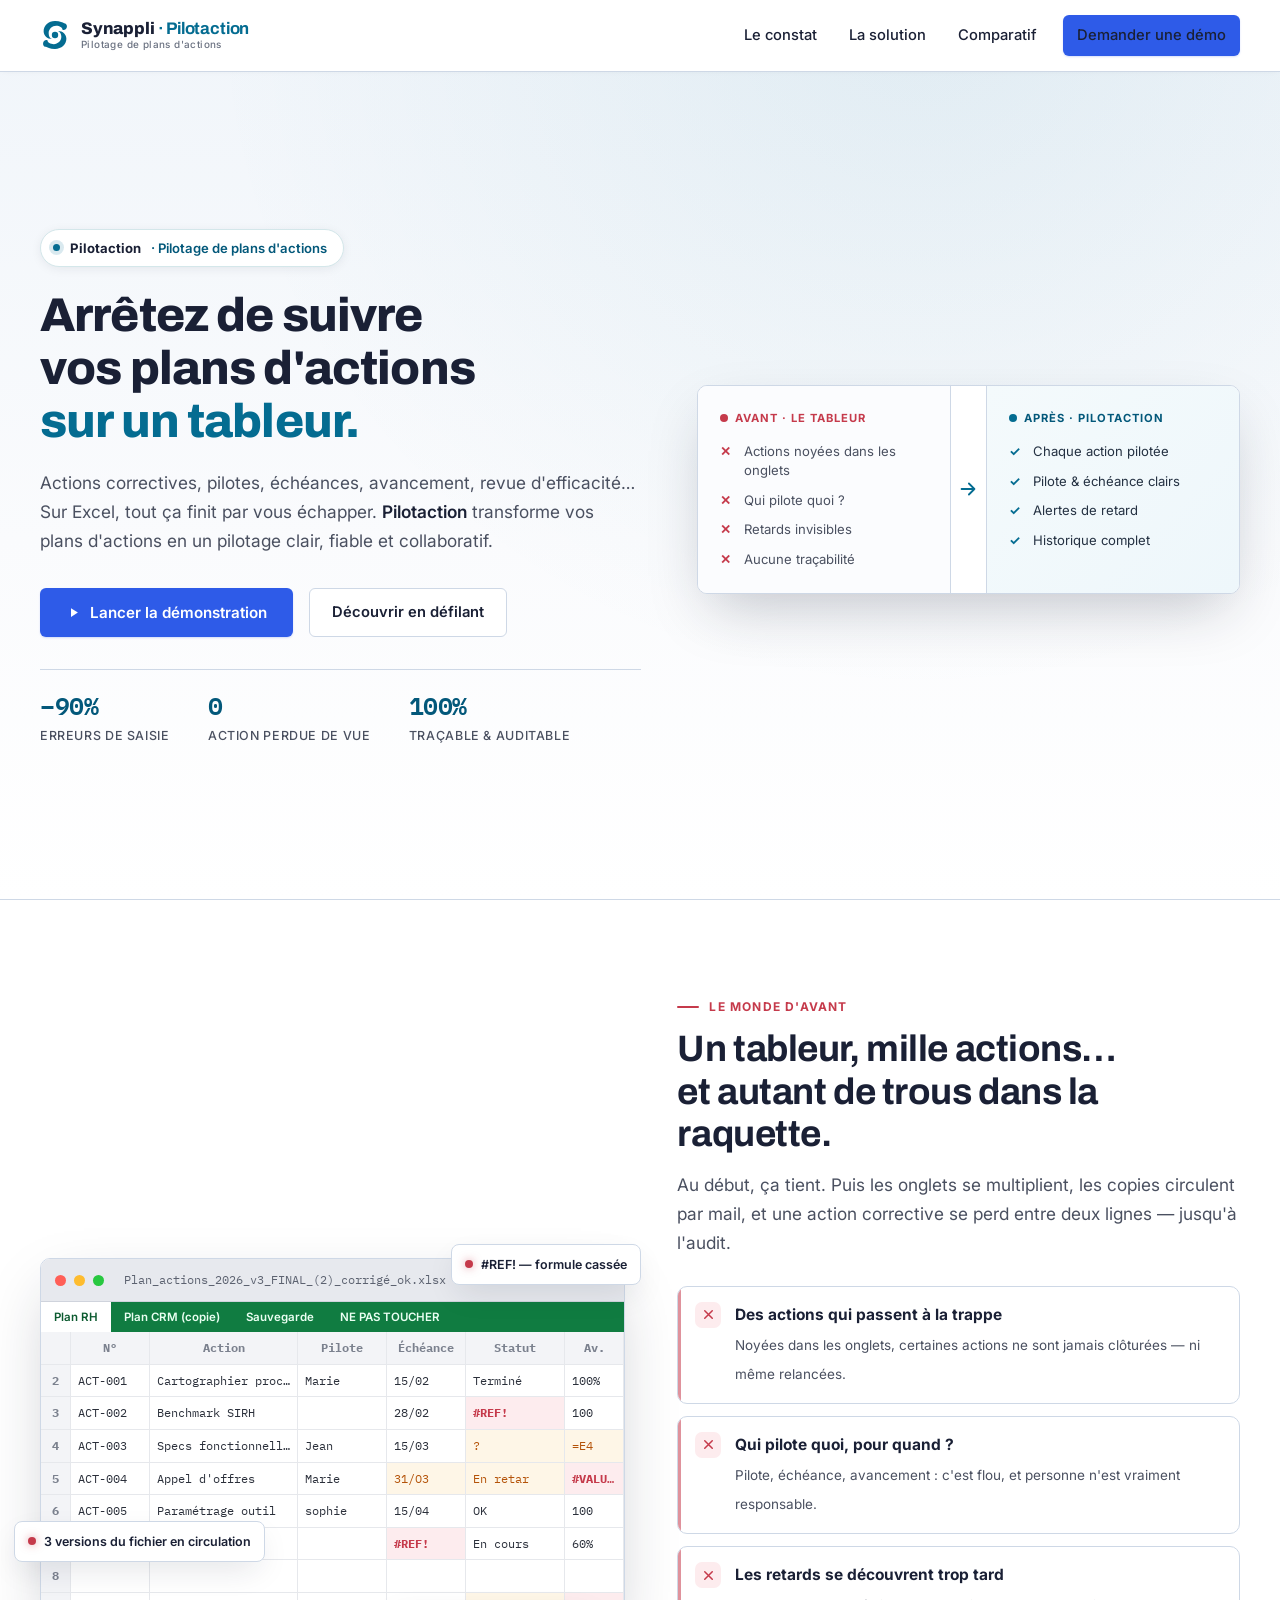
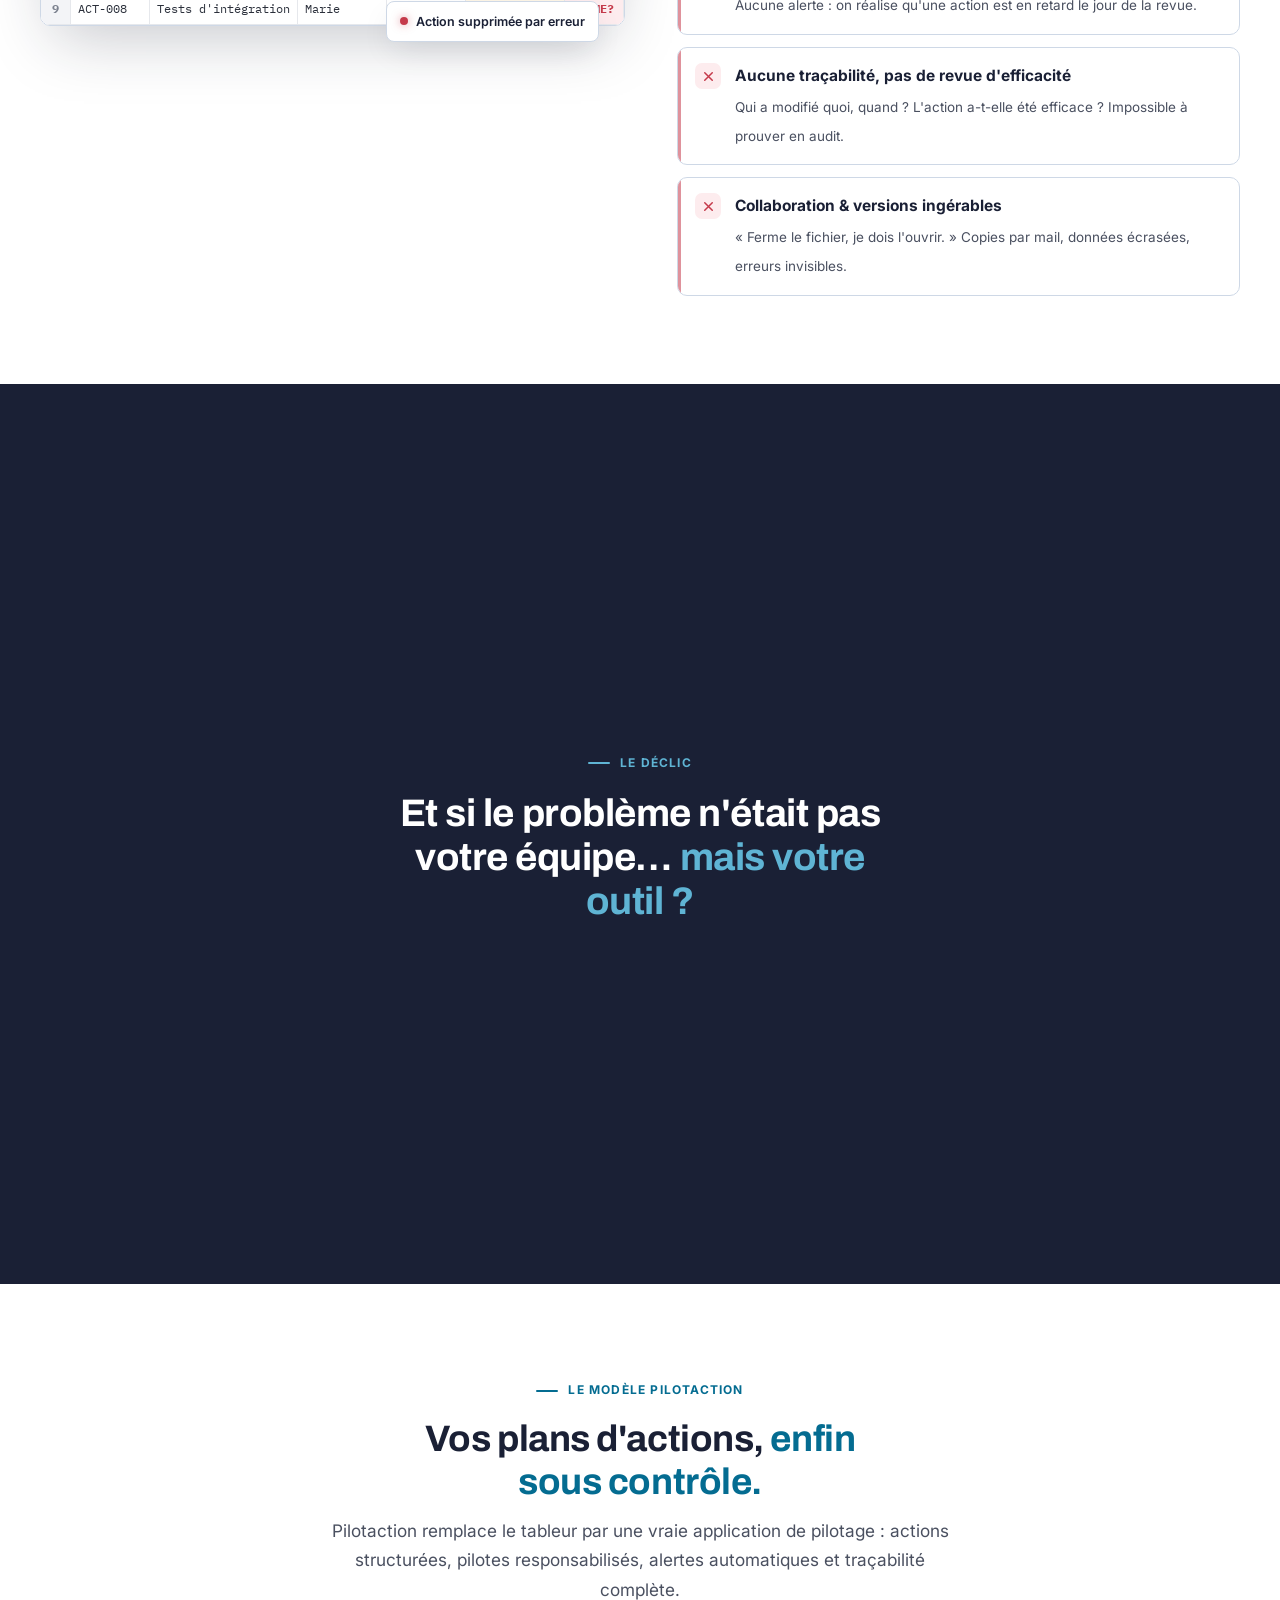
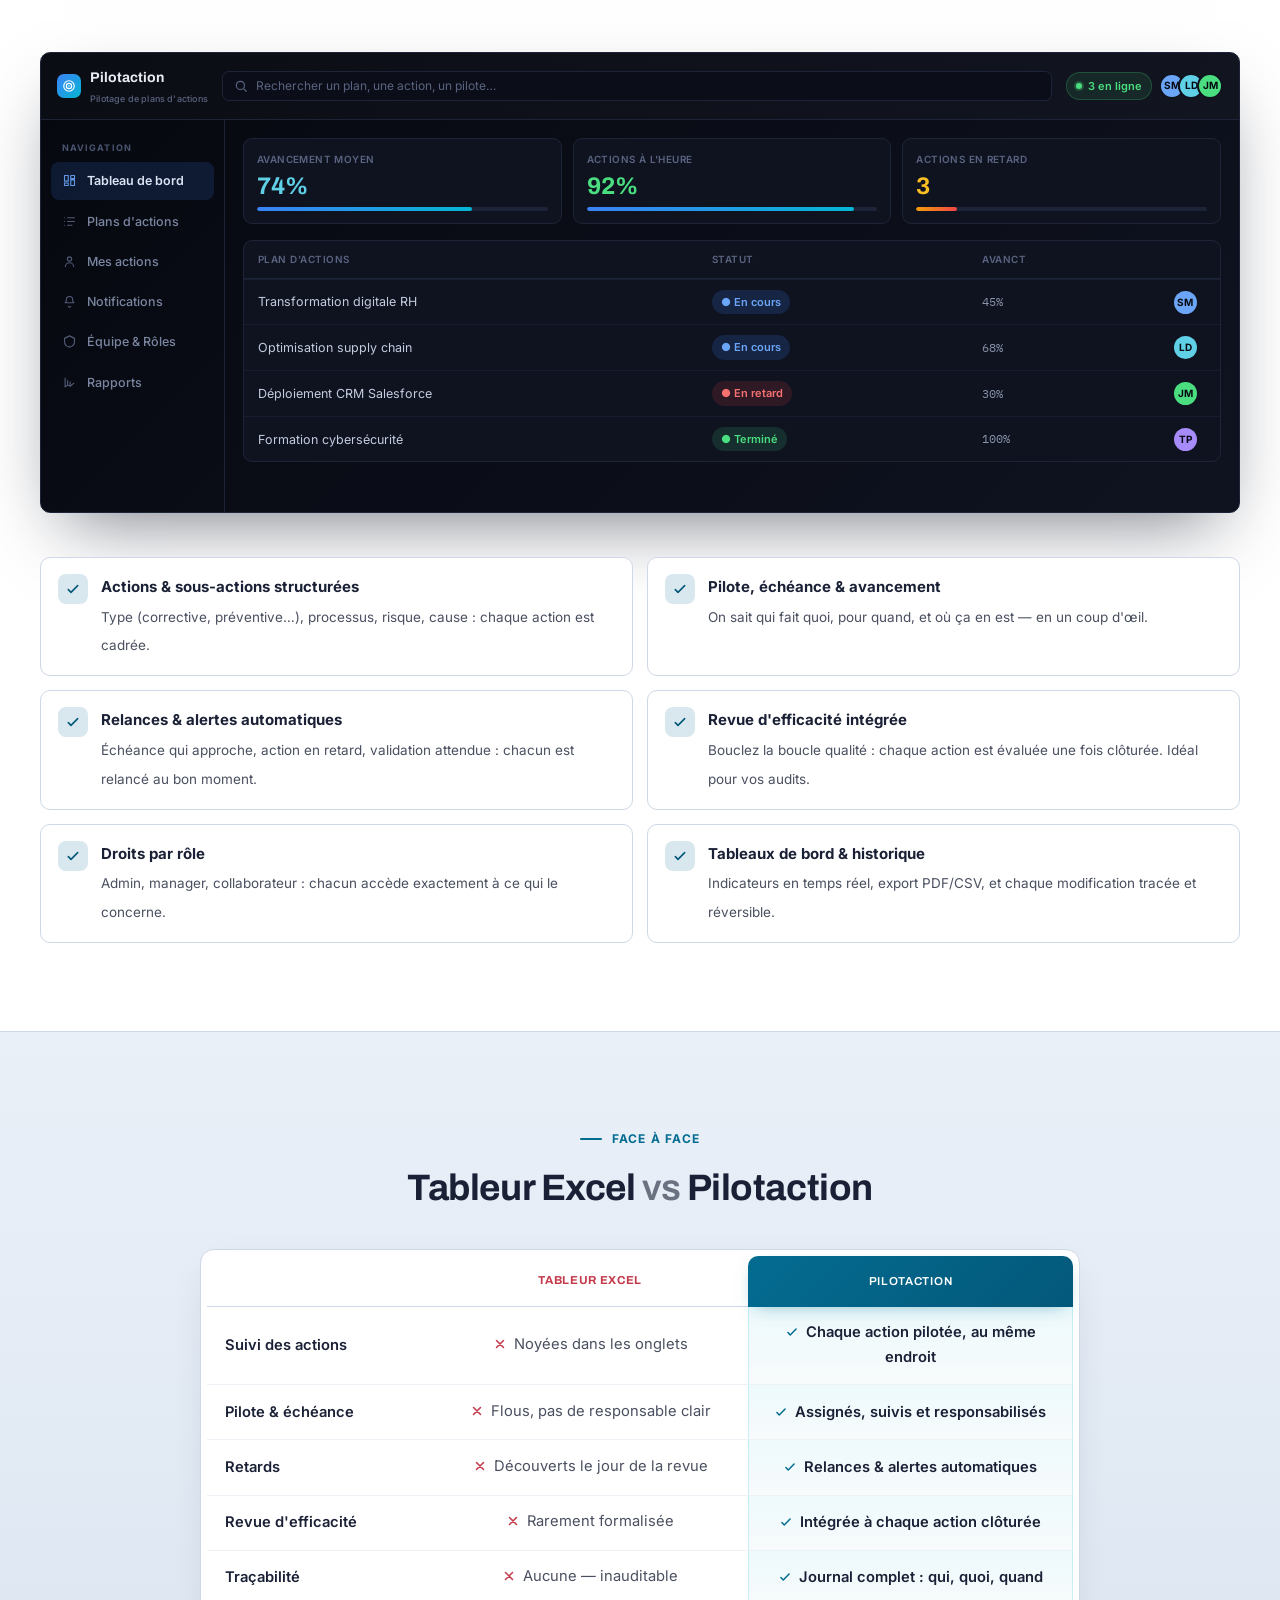
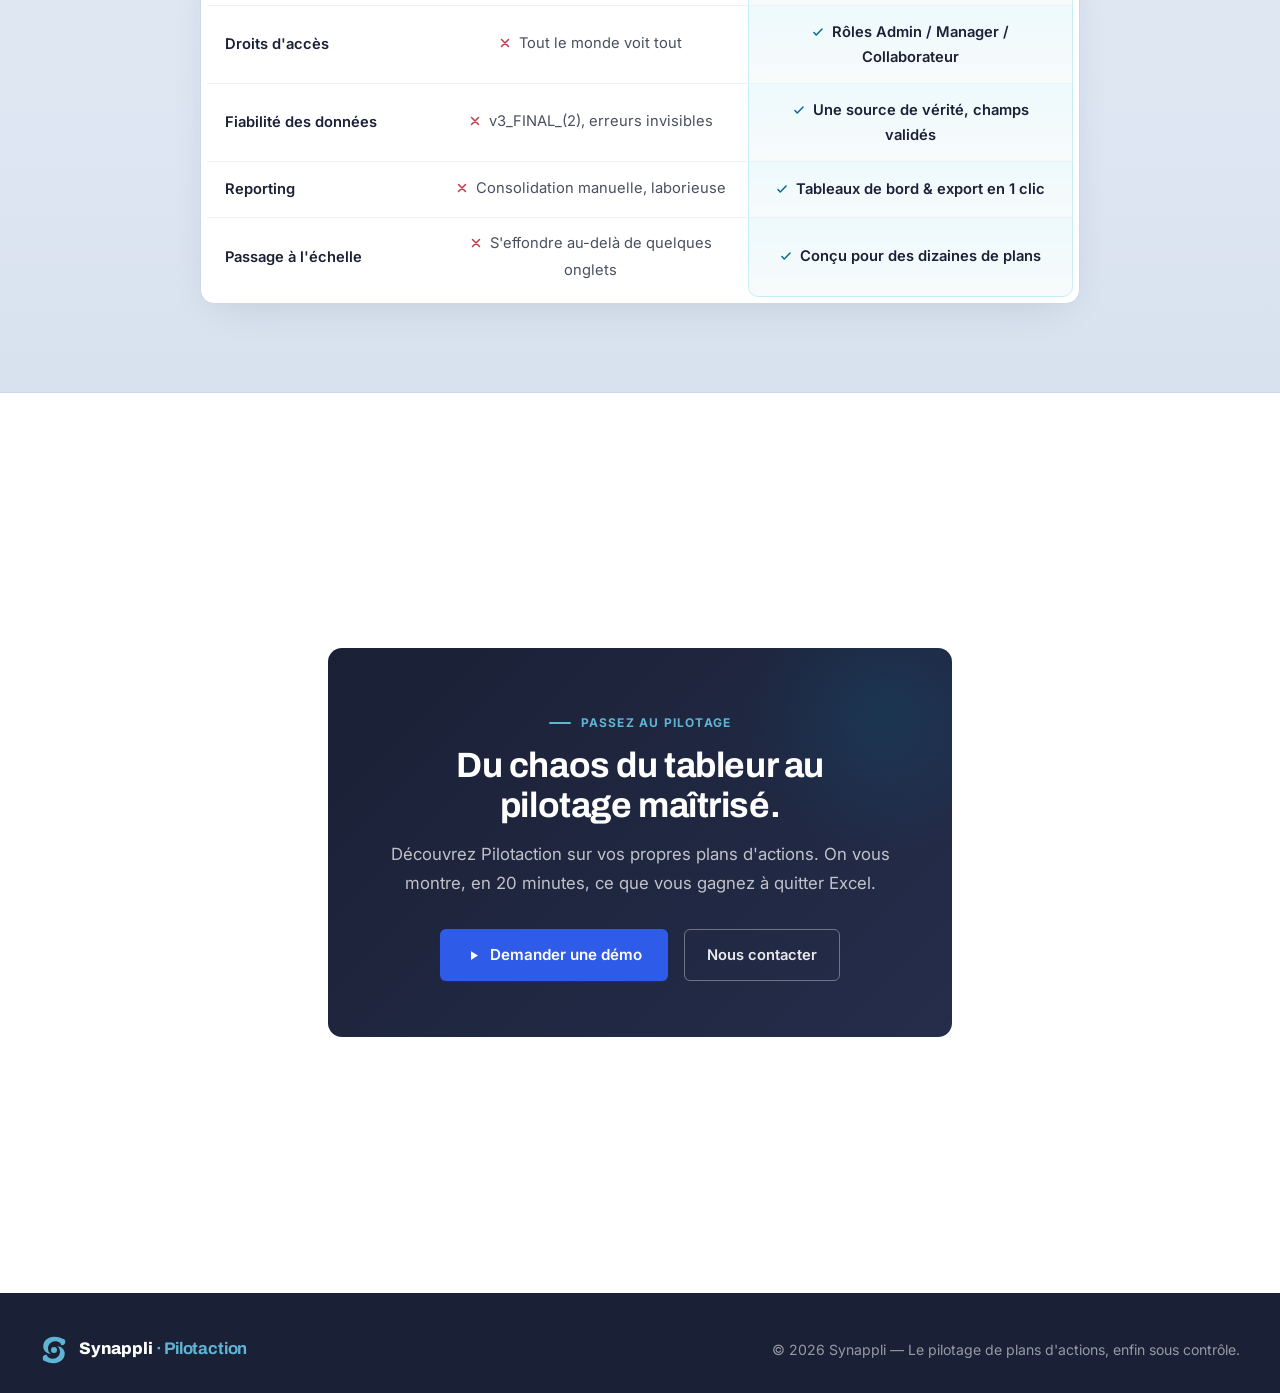
==== commit 4c57b7f8: "Délimitation "page par page" au défilement + logo affiné - Chaque scène occupe désormais au moins un" ====
--- a/index.html
+++ b/index.html
@@ -43,7 +43,7 @@
   }
 
   *,*::before,*::after { box-sizing:border-box; margin:0; padding:0; }
-  html { scroll-behavior:smooth; -webkit-text-size-adjust:100%; }
+  html { scroll-behavior:smooth; -webkit-text-size-adjust:100%; scroll-padding-top:var(--nav-h); }
   body {
     font-family:var(--font); font-size:17px; line-height:1.7; color:var(--text);
     background:var(--white); -webkit-font-smoothing:antialiased; text-rendering:optimizeLegibility;
@@ -130,6 +130,14 @@
   .section-dark .lead { color:rgba(255,255,255,.7); }
   .center { text-align:center; }
   .center .lead { margin-left:auto; margin-right:auto; }
+
+  /* Délimitation "page par page" : chaque scène occupe au moins un plein écran,
+     avec accroche de défilement douce (proximity) sur grand écran. */
+  [data-scene] { min-height:100vh; display:flex; flex-direction:column; justify-content:center; }
+  @media (min-width:961px) {
+    html { scroll-snap-type:y proximity; }
+    [data-scene] { scroll-snap-align:start; scroll-snap-stop:always; }
+  }
 
   .reveal { opacity:0; transform:translateY(16px); transition:opacity .6s ease,transform .6s ease; }
   .reveal.in-view { opacity:1; transform:none; }
@@ -401,9 +409,9 @@
 <svg width="0" height="0" style="position:absolute" aria-hidden="true">
   <defs>
     <g id="synappli-mark">
-      <path d="M170 66 C168 38 140 20 106 24 C60 29 26 66 30 112 C32 138 48 152 70 151 C58 146 50 132 49 116 C47 82 74 55 108 54 C133 53 150 66 152 86 C160 82 168 76 170 66 Z"/>
-      <path transform="rotate(180 100 120)" d="M170 66 C168 38 140 20 106 24 C60 29 26 66 30 112 C32 138 48 152 70 151 C58 146 50 132 49 116 C47 82 74 55 108 54 C133 53 150 66 152 86 C160 82 168 76 170 66 Z"/>
-      <circle cx="100" cy="120" r="21"/>
+      <path d="M79 153 C45 153 21 129 21 99 C21 59 55 29 99 28 C133 27 155 39 163 43 C175 43 183 52 183 65 C183 83 170 93 153 90 C151 73 133 61 108 61 C81 61 56 83 56 112 C56 132 64 147 79 153 Z"/>
+      <path transform="rotate(180 100 125)" d="M79 153 C45 153 21 129 21 99 C21 59 55 29 99 28 C133 27 155 39 163 43 C175 43 183 52 183 65 C183 83 170 93 153 90 C151 73 133 61 108 61 C81 61 56 83 56 112 C56 132 64 147 79 153 Z"/>
+      <circle cx="100" cy="125" r="22"/>
     </g>
   </defs>
 </svg>
@@ -412,7 +420,7 @@
 <header id="nav">
   <div class="nav-inner">
     <a class="site-logo" href="#top">
-      <span class="s-logo"><svg viewBox="0 0 200 240" fill="currentColor" aria-hidden="true"><use href="#synappli-mark"/></svg></span>
+      <span class="s-logo"><svg viewBox="0 0 200 250" fill="currentColor" aria-hidden="true"><use href="#synappli-mark"/></svg></span>
       <span class="logo-wordmark">Synappli <span>· Pilotaction</span><small>Pilotage de plans d'actions</small></span>
     </a>
     <nav class="nav-menu">
@@ -474,16 +482,6 @@
     </div>
   </div>
 </section>
-
-<!-- ===================== STATS BAND ===================== -->
-<div class="stats-band section-bg" data-io>
-  <div class="stats-band-inner">
-    <div class="stat-item reveal"><div class="stat-num">−90%</div><div class="stat-label">d'erreurs de saisie</div></div>
-    <div class="stat-item reveal d1"><div class="stat-num">100%</div><div class="stat-label">des actions tracées</div></div>
-    <div class="stat-item reveal d2"><div class="stat-num">0</div><div class="stat-label">échéance oubliée</div></div>
-    <div class="stat-item reveal d3"><div class="stat-num">×3</div><div class="stat-label">plus rapide à consolider</div></div>
-  </div>
-</div>
 
 <!-- ===================== EXCEL — LE MONDE D'AVANT ===================== -->
 <section class="section" id="excel" data-scene>
@@ -661,7 +659,7 @@
 <footer>
   <div class="footer-inner">
     <a class="site-logo" href="#top">
-      <span class="s-logo" style="width:28px;height:34px;"><svg viewBox="0 0 200 240" fill="currentColor" aria-hidden="true"><use href="#synappli-mark"/></svg></span>
+      <span class="s-logo" style="width:28px;height:34px;"><svg viewBox="0 0 200 250" fill="currentColor" aria-hidden="true"><use href="#synappli-mark"/></svg></span>
       <span class="logo-wordmark">Synappli <span>· Pilotaction</span></span>
     </a>
     <div>© 2026 Synappli — Le pilotage de plans d'actions, enfin sous contrôle.</div>
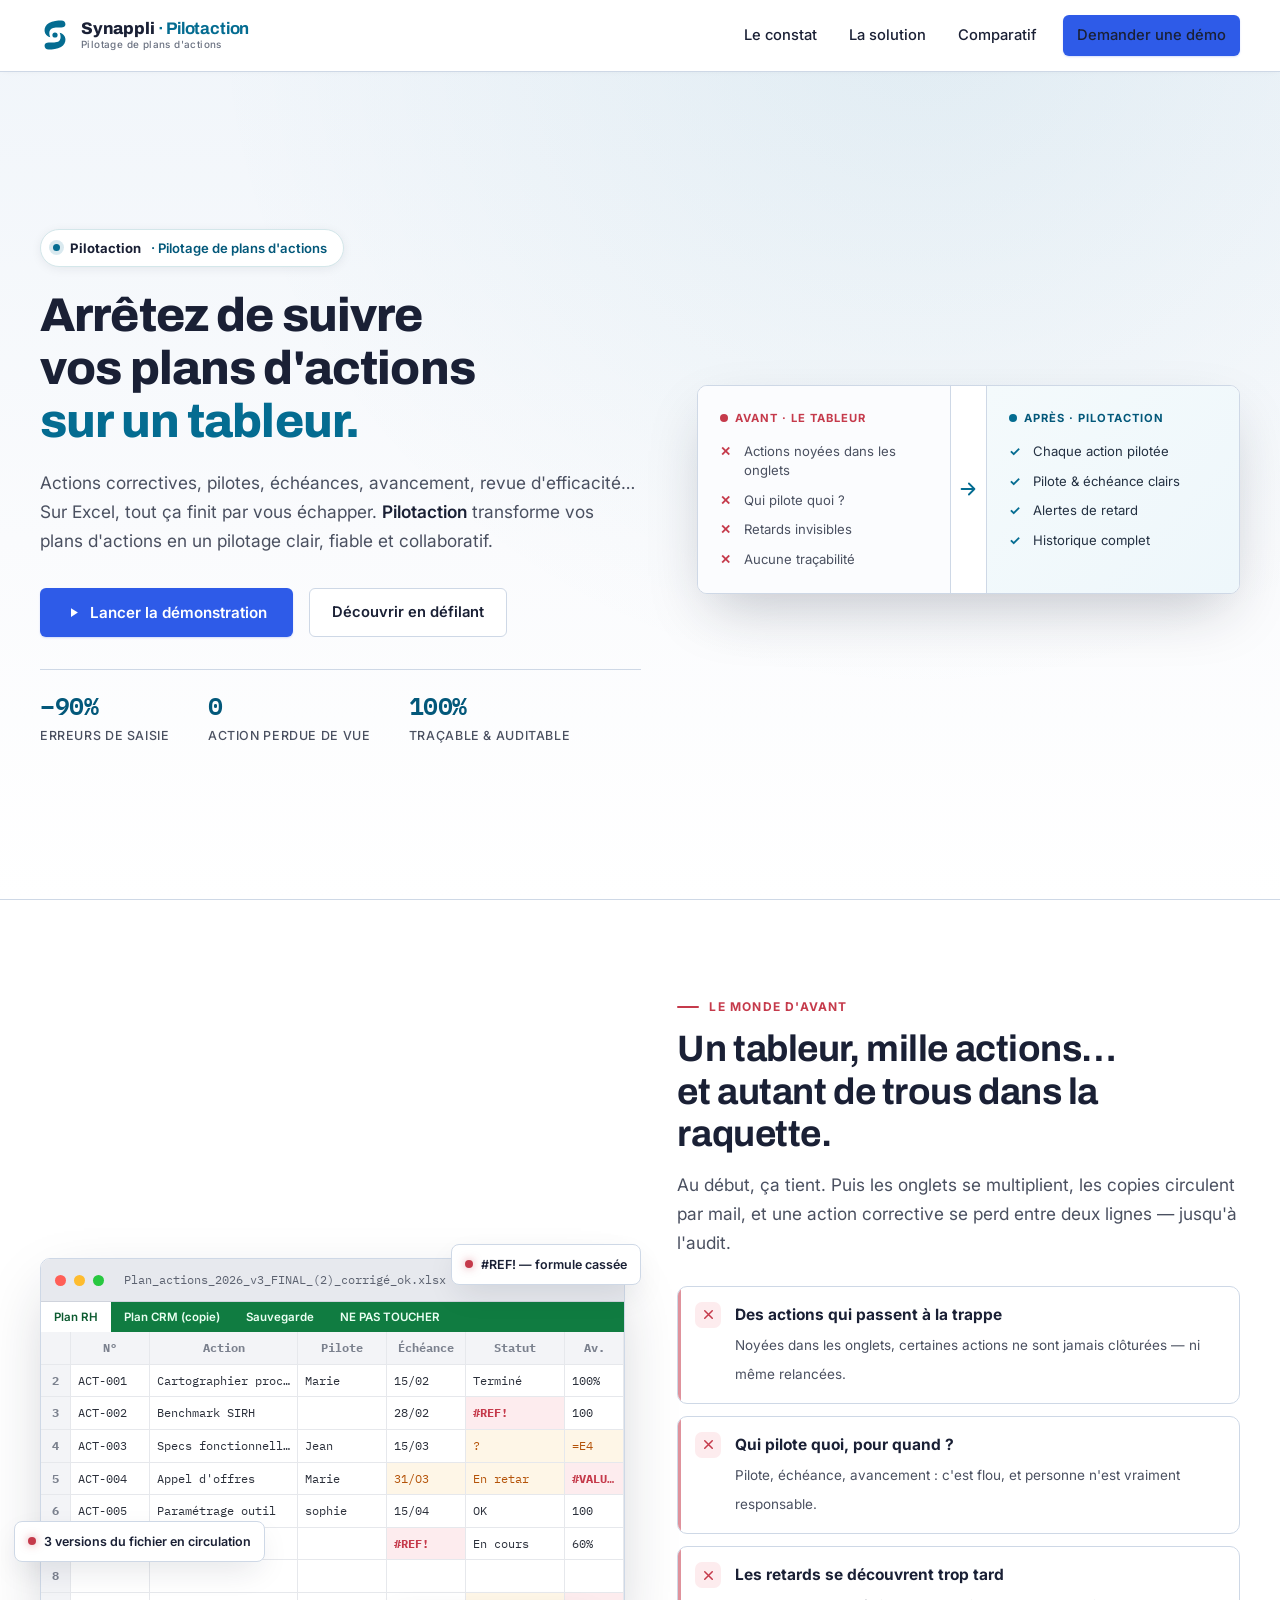
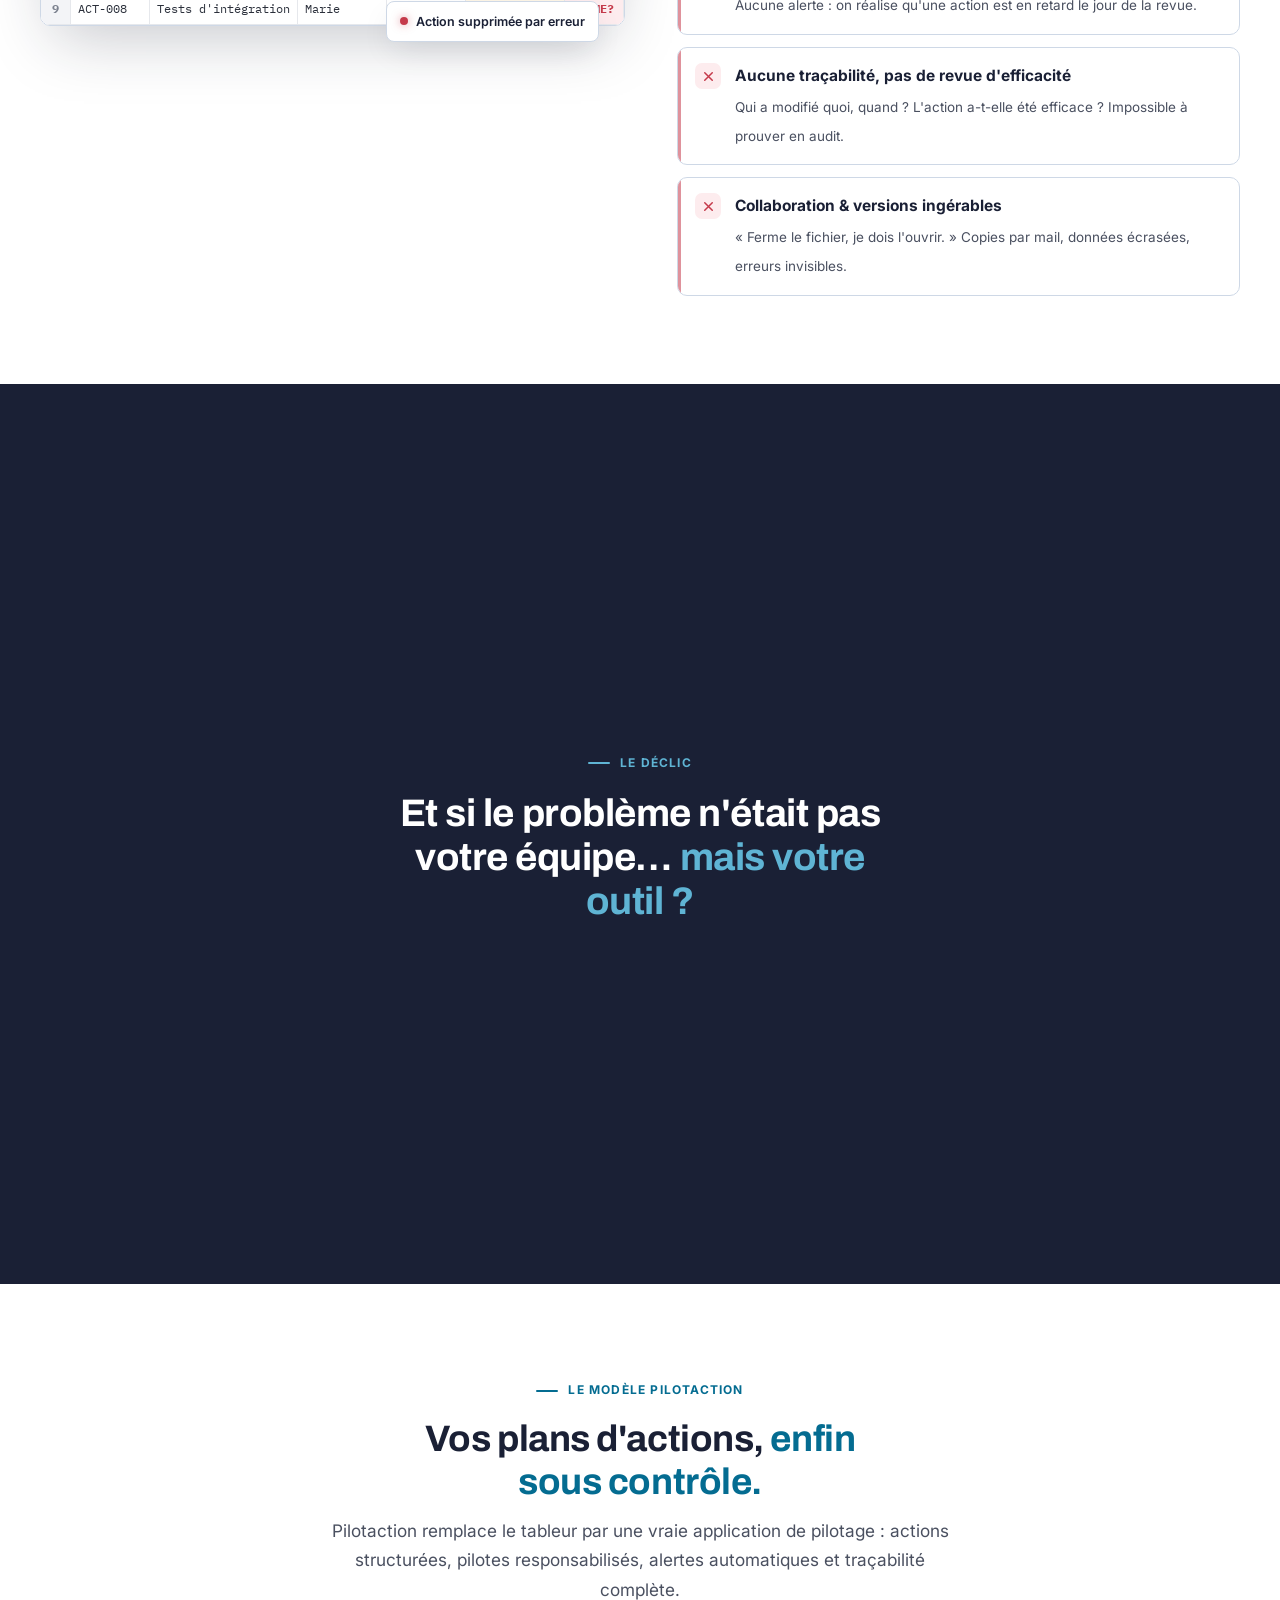
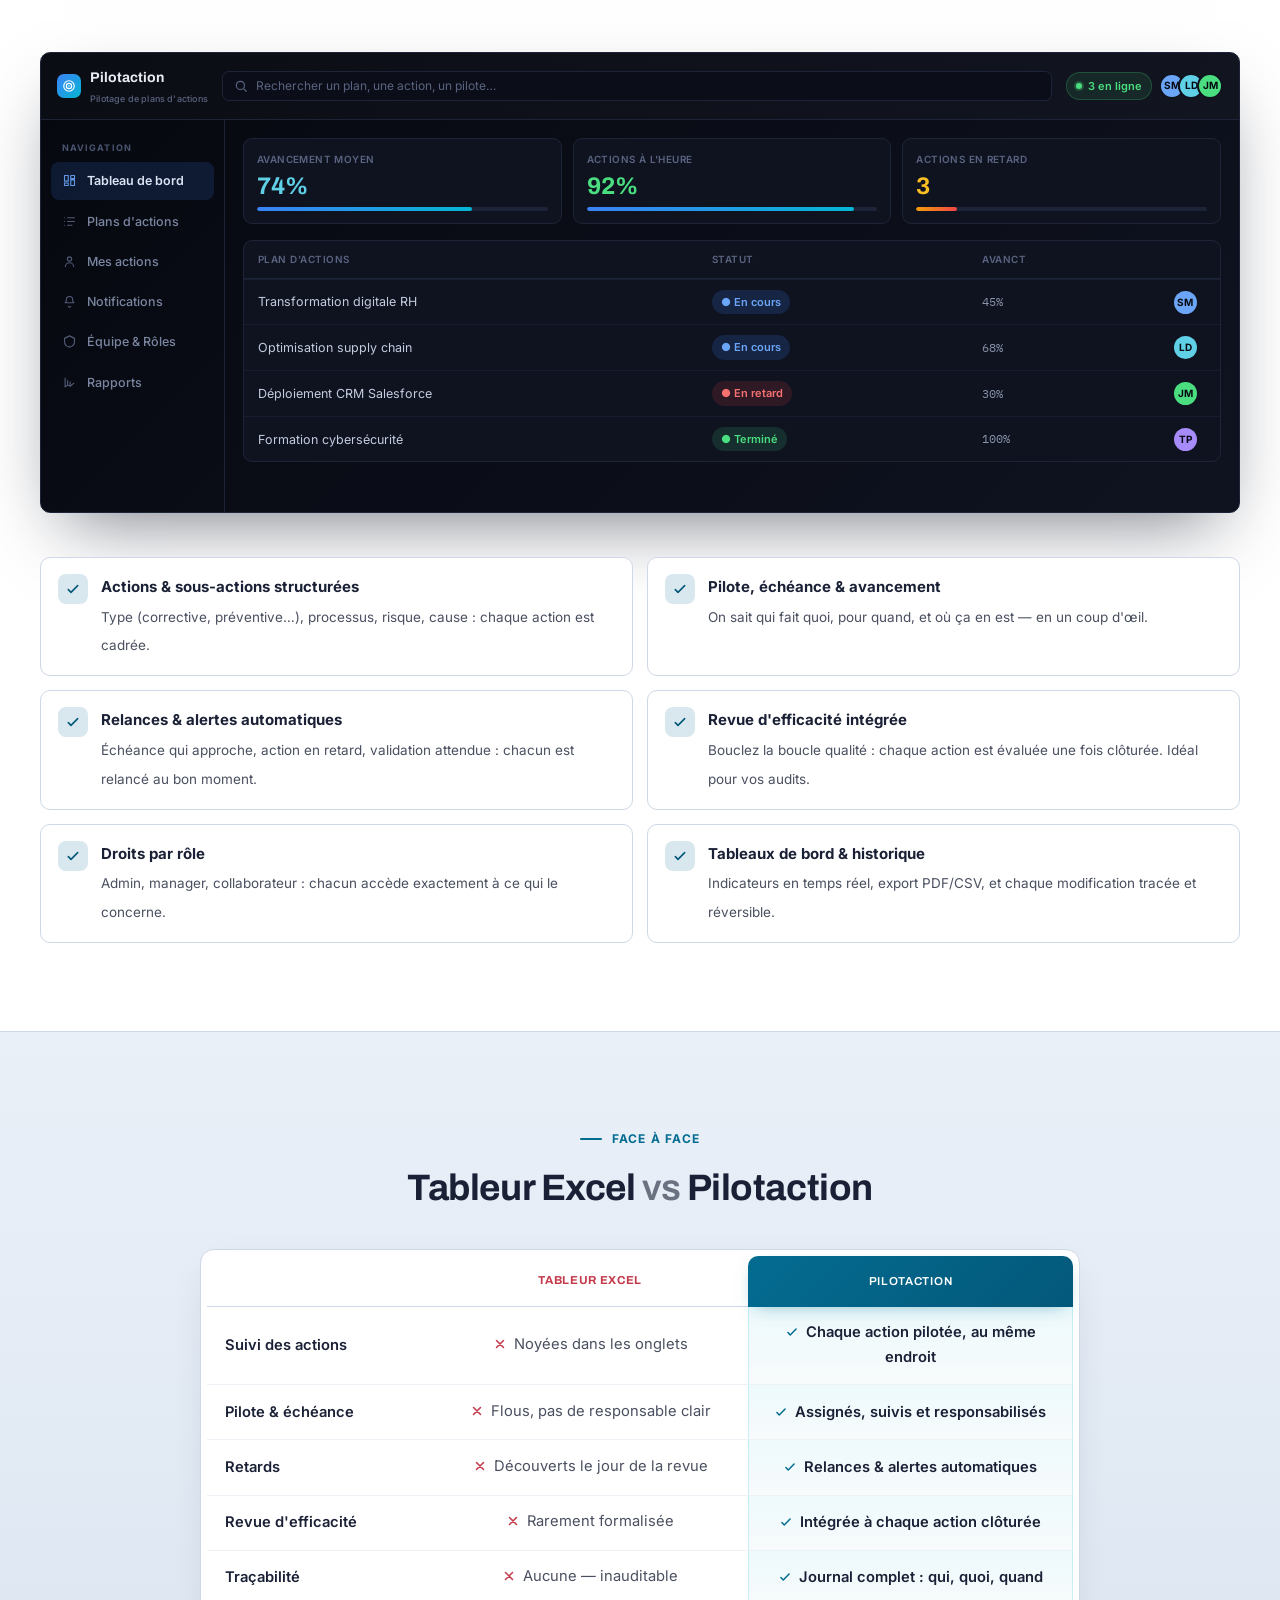
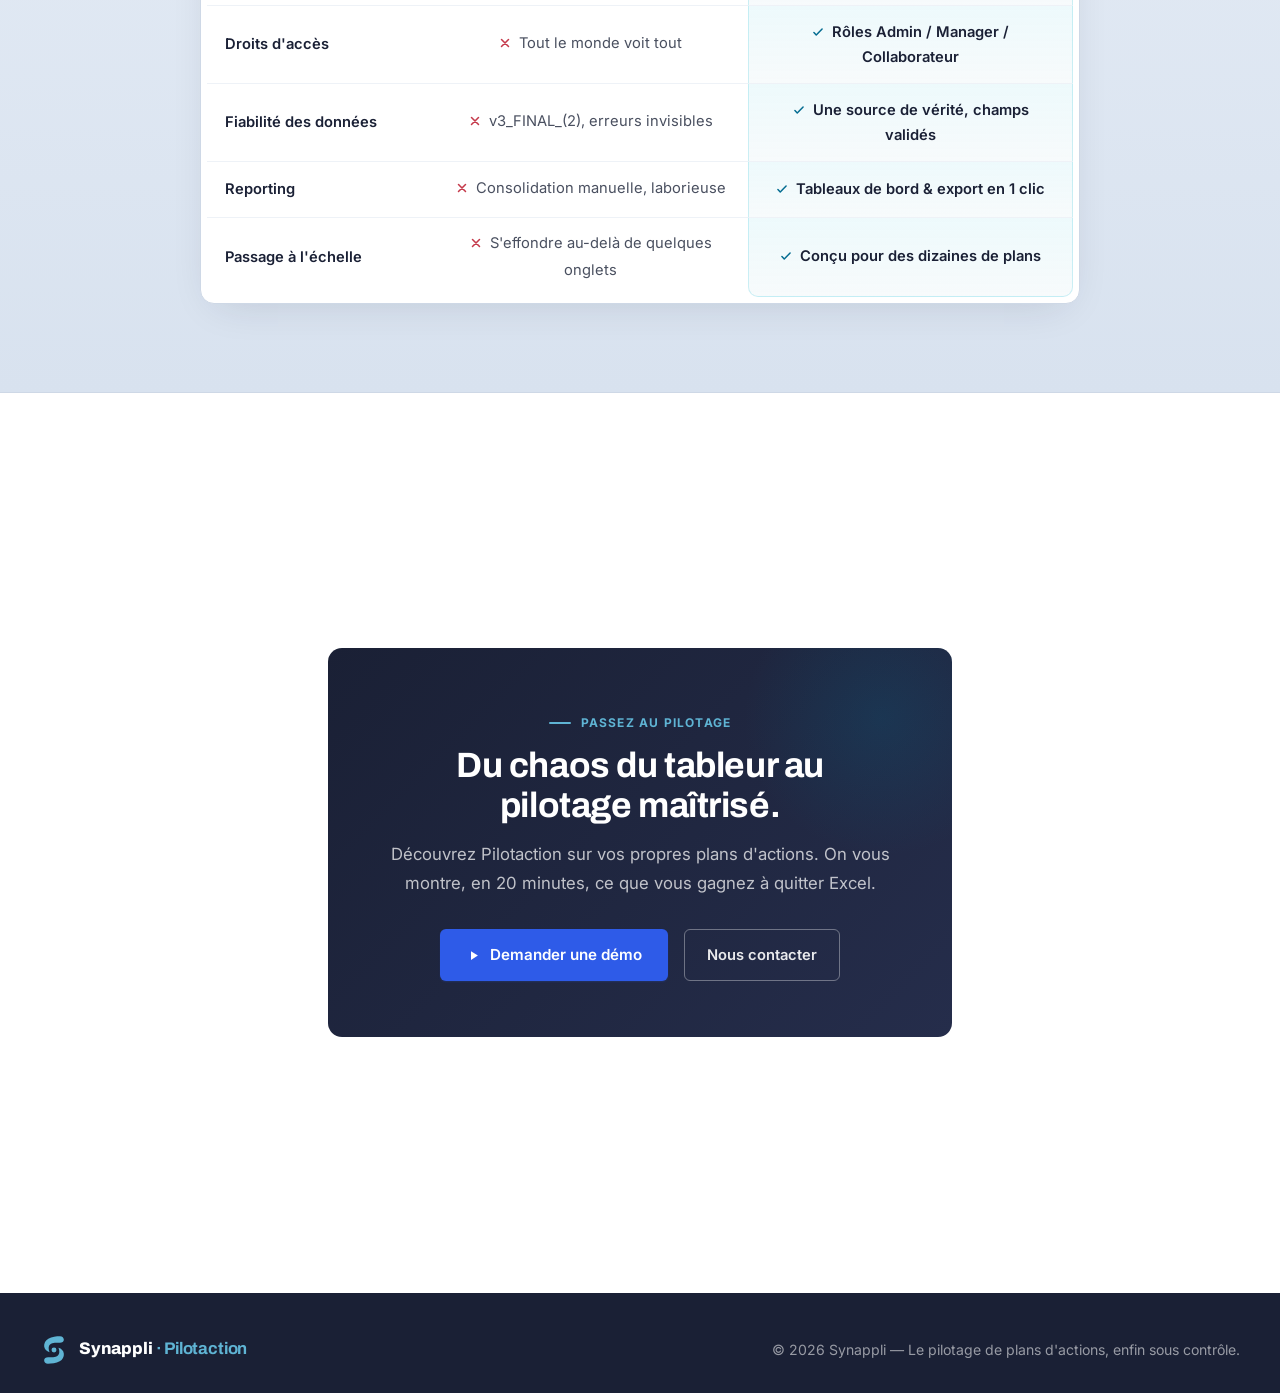
==== commit 7f56aaba: "Logo Synappli : tracé vectoriel affiné (barres plus plates, plus fidèle) Nouveau tracé du mark (« F " ====
--- a/index.html
+++ b/index.html
@@ -409,9 +409,9 @@
 <svg width="0" height="0" style="position:absolute" aria-hidden="true">
   <defs>
     <g id="synappli-mark">
-      <path d="M79 153 C45 153 21 129 21 99 C21 59 55 29 99 28 C133 27 155 39 163 43 C175 43 183 52 183 65 C183 83 170 93 153 90 C151 73 133 61 108 61 C81 61 56 83 56 112 C56 132 64 147 79 153 Z"/>
-      <path transform="rotate(180 100 125)" d="M79 153 C45 153 21 129 21 99 C21 59 55 29 99 28 C133 27 155 39 163 43 C175 43 183 52 183 65 C183 83 170 93 153 90 C151 73 133 61 108 61 C81 61 56 83 56 112 C56 132 64 147 79 153 Z"/>
-      <circle cx="100" cy="125" r="22"/>
+      <path d="M74 156 C60 120 66 92 96 84 C120 78 140 80 158 80 C176 80 190 71 190 55 C190 38 178 26 159 26 C130 26 92 30 64 46 C40 60 28 84 30 108 C32 132 50 150 74 156 Z"/>
+      <path transform="rotate(180 110 138)" d="M74 156 C60 120 66 92 96 84 C120 78 140 80 158 80 C176 80 190 71 190 55 C190 38 178 26 159 26 C130 26 92 30 64 46 C40 60 28 84 30 108 C32 132 50 150 74 156 Z"/>
+      <circle cx="110" cy="138" r="20"/>
     </g>
   </defs>
 </svg>
@@ -420,7 +420,7 @@
 <header id="nav">
   <div class="nav-inner">
     <a class="site-logo" href="#top">
-      <span class="s-logo"><svg viewBox="0 0 200 250" fill="currentColor" aria-hidden="true"><use href="#synappli-mark"/></svg></span>
+      <span class="s-logo"><svg viewBox="0 0 220 276" fill="currentColor" aria-hidden="true"><use href="#synappli-mark"/></svg></span>
       <span class="logo-wordmark">Synappli <span>· Pilotaction</span><small>Pilotage de plans d'actions</small></span>
     </a>
     <nav class="nav-menu">
@@ -659,7 +659,7 @@
 <footer>
   <div class="footer-inner">
     <a class="site-logo" href="#top">
-      <span class="s-logo" style="width:28px;height:34px;"><svg viewBox="0 0 200 250" fill="currentColor" aria-hidden="true"><use href="#synappli-mark"/></svg></span>
+      <span class="s-logo" style="width:28px;height:34px;"><svg viewBox="0 0 220 276" fill="currentColor" aria-hidden="true"><use href="#synappli-mark"/></svg></span>
       <span class="logo-wordmark">Synappli <span>· Pilotaction</span></span>
     </a>
     <div>© 2026 Synappli — Le pilotage de plans d'actions, enfin sous contrôle.</div>
